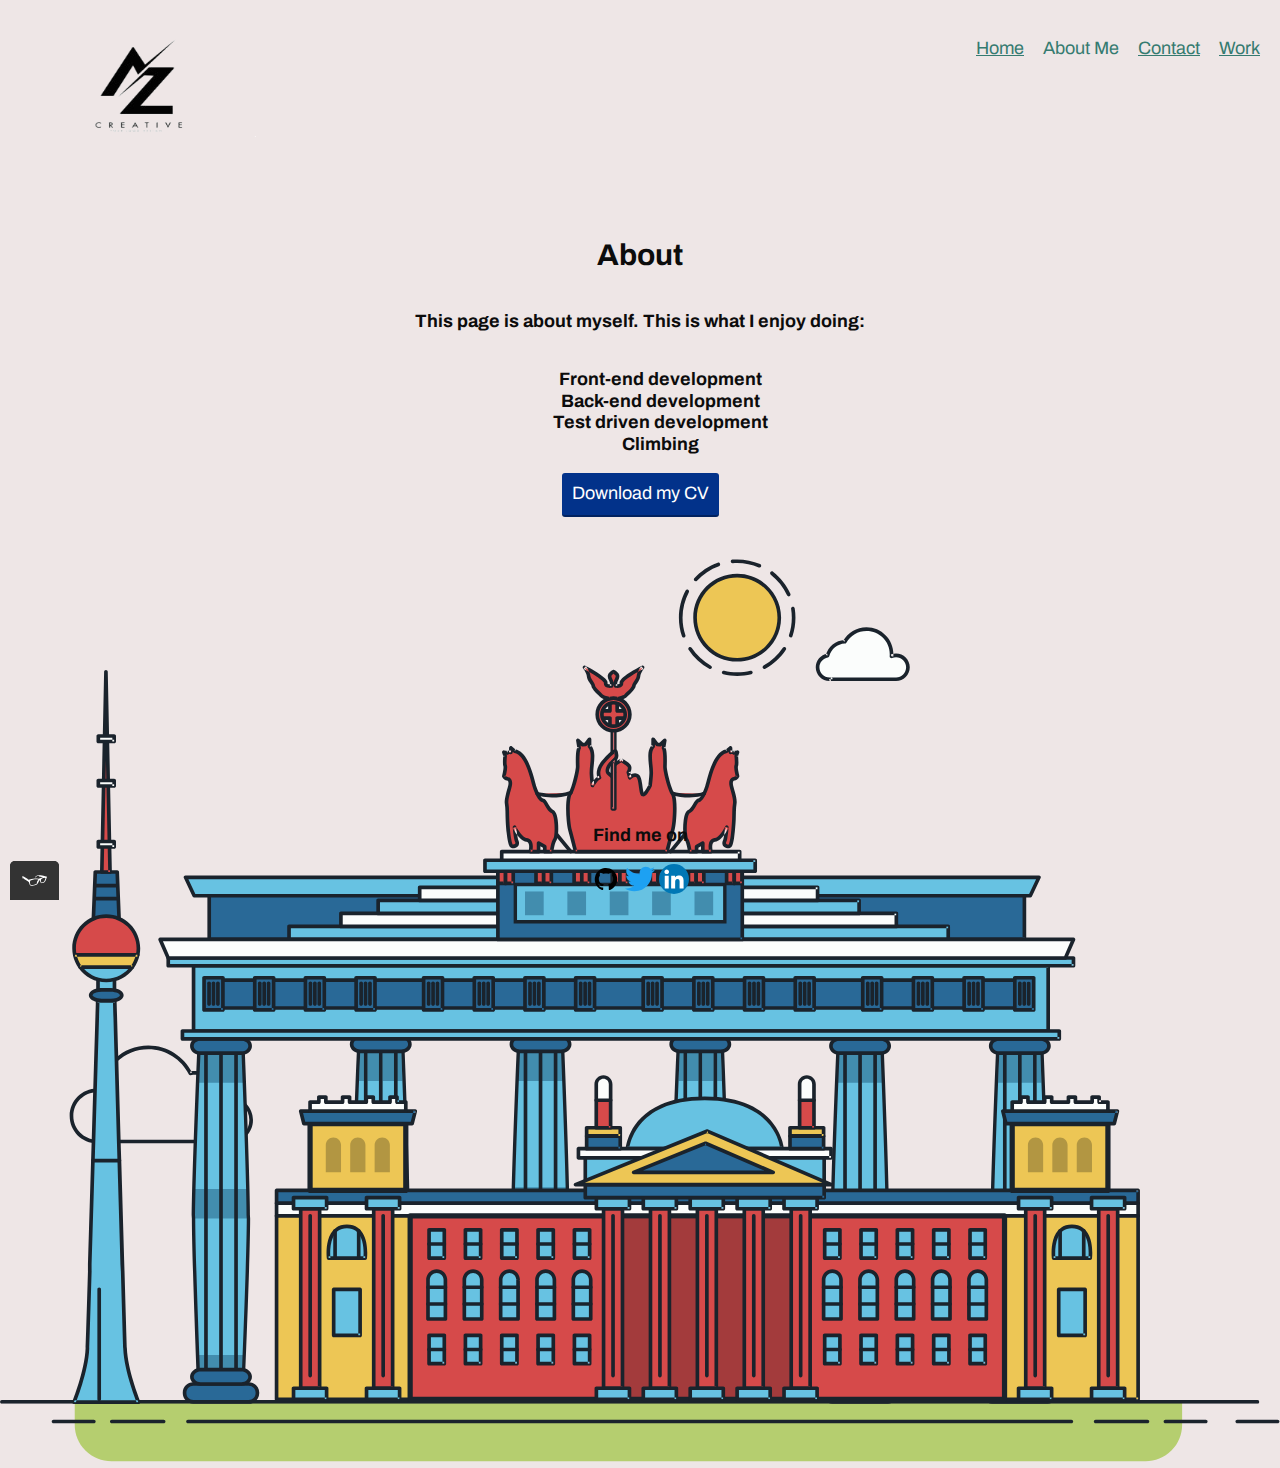
==== about Aziz Lyazami.html @ 54aa8a40 "File name changed" ====
<!DOCTYPE html>
<html lang="en">
<head>
    <meta charset="utf-8">
    <link rel="shortcut icon" href="img/favicon-16x16.png">
    <title>
        AZ-creative
    </title>
    <link href="https://fonts.googleapis.com/css2?family=Archivo:wght@100&display=swap" rel="stylesheet">
    <link rel="stylesheet" type="text/css" href="css/normalize.css">
    <link rel="stylesheet" type="text/css" href="css/style.production.css">
    <meta name="viewport" content="width=device-width, initial-scale=1">
</head>
<body>
    <header class="page-header">        
        <a class="my-logo" href="index.html" role="menuitem" class="navigation-list page-header__item">
            <img src="img/main-logo.png" alt="ASF logo" height="75%" width="75%" class="page-header__item">
        </a>
        <nav class="main-navigation page-header__item">
            <ul role="menubar" class="navigation-list">
                <li role="presentation">
                    <a href="index.html" role="menuitem" class="navigation-list__item ">Home</a>
                </li>
                <li role="presentation">
                    <a href="about.html" role="menuitem" class="navigation-list__item navigation-list__item--active">About Me</a>
                </li>
                <li role="presentation">
                    <a href="contact.html" role="menuitem" class="navigation-list__item">Contact</a>
                </li>
                <li role="presentation"> 
                    <a href="work.html" role="menuitem" class="navigation-list__item">Work</a>
                </li>    
            </ul>
        </nav> 
    </header>
    <br>
   
    <main>
        <div class="about">

            <h1>About </h1>
    
                <p>This page is about myself. This is what I enjoy doing:</p>
            <ul class="my-list">
                <li>Front-end development</li>
                <li>Back-end development</li>
                <li>Test driven development</li>
                <li>Climbing</li>
            </ul>
                <a href="files/cv.pdf" class="button" target="_blank" download>Download my CV</a>
        </div>
        <br>
        <div class="svg-about">
            <svg id="about-picture" xmlns="http://www.w3.org/2000/svg" class="berlin-illustration" height="auto" viewBox="0 0 700 505" xmlns:xlink="http://www.w3.org/1999/xlink">
                <defs>
                    <polygon id="a" points=".06 231.917 .06 .929 688.717 .929 688.717 231.917"></polygon>
                </defs>
                <g fill="none" fill-rule="evenodd">
                  <g transform="translate(0 241)" class="cloud-front">
                  <path fill="#1A232C" d="M87.602,29 L87.602,28 C87.326,28.001 87.103,28.024 86.927,28.033 L86.979,29.031 L87.947,28.78 C85.741,20.282 78.041,14.002 68.852,14 C67.858,14 66.904,14.096 65.98,14.231 L66.125,15.22 L67.019,14.772 C62.626,6.015 53.567,0.001 43.102,0 C29.041,0.002 17.524,10.848 16.443,24.632 L17.44,24.71 L17.606,23.724 C16.803,23.589 15.969,23.5 15.102,23.5 C6.817,23.501 0.102,30.215 0.102,38.5 C0.102,46.785 6.817,53.499 15.102,53.5 L87.602,53.5 C94.644,53.499 100.351,47.792 100.352,40.75 C100.351,33.708 94.644,28.001 87.602,28 L87.602,30 C90.573,30 93.254,31.202 95.203,33.149 C97.15,35.097 98.351,37.778 98.352,40.75 C98.351,43.722 97.15,46.403 95.203,48.351 C93.254,50.298 90.573,51.5 87.602,51.5 L15.102,51.5 C11.509,51.5 8.265,50.046 5.909,47.692 C3.555,45.337 2.102,42.093 2.102,38.5 C2.102,34.907 3.555,31.663 5.909,29.308 C8.265,26.954 11.509,25.5 15.102,25.5 C15.831,25.5 16.553,25.575 17.273,25.697 C17.551,25.743 17.832,25.672 18.055,25.499 C18.277,25.325 18.414,25.07 18.436,24.789 C19.436,12.04 30.094,1.998 43.102,2 C52.786,1.999 61.163,7.564 65.231,15.669 C65.425,16.055 65.842,16.272 66.27,16.21 C67.132,16.084 67.988,16 68.852,16 C77.108,15.998 84.027,21.647 86.011,29.283 C86.13,29.741 86.557,30.054 87.031,30.03 C87.27,30.017 87.457,29.999 87.602,30 L87.602,29" transform="translate(38 36)"></path>
                    </g>
                    <path fill="#B5CE6F" d="M646.484,484.382 C646.484,489.501 644.531,494.62 640.627,498.525 C636.722,502.43 631.603,504.382 626.484,504.382 L60.873,504.382 C55.754,504.382 50.636,502.43 46.731,498.525 C42.826,494.62 40.873,489.501 40.873,484.382 L40.873,471.917 L646.484,471.917 L646.484,484.382"></path>
                    <polyline fill="#67C2E2" points="334.824 185.029 101.449 185.029 106.209 195.08 563.438 195.08 568.2 185.029 334.824 185.029"></polyline>
                    <path fill="#1A232C" d="M334.824,185.029 L334.824,184.029 L101.449,184.029 C101.104,184.029 100.788,184.203 100.604,184.494 C100.42,184.785 100.398,185.146 100.545,185.457 L105.306,195.508 C105.471,195.856 105.824,196.079 106.209,196.079 L563.438,196.079 C563.824,196.079 564.177,195.856 564.342,195.508 L569.104,185.457 C569.251,185.146 569.229,184.785 569.045,184.494 C568.861,184.203 568.544,184.029 568.2,184.029 L334.824,184.029 L334.824,186.029 L566.62,186.029 L562.806,194.08 L106.842,194.08 L103.029,186.029 L334.824,186.029 L334.824,185.029"></path>
                    <polygon fill="#296997" points="114.416 218.974 560.222 218.974 560.222 195.08 114.416 195.08"></polygon>
                    <path fill="#1A232C" d="M560.222,218.974 L560.222,217.974 L115.416,217.974 L115.416,196.079 L559.222,196.079 L559.222,218.974 L560.222,218.974 L560.222,217.974 L560.222,218.974 L561.222,218.974 L561.222,195.08 C561.222,194.816 561.115,194.559 560.929,194.372 C560.742,194.186 560.485,194.08 560.222,194.08 L114.416,194.08 C114.152,194.08 113.895,194.186 113.708,194.372 C113.522,194.559 113.416,194.816 113.416,195.08 L113.416,218.974 C113.416,219.237 113.522,219.495 113.708,219.681 C113.895,219.867 114.152,219.974 114.416,219.974 L560.222,219.974 C560.485,219.974 560.742,219.867 560.929,219.681 C561.115,219.495 561.222,219.237 561.222,218.974 L560.222,218.974"></path>
                    <polygon fill="#67C2E2" points="105.85 269.08 573.225 269.08 573.225 233.398 105.85 233.398"></polygon>
                    <path fill="#1A232C" d="M573.225,233.398 L573.225,232.398 L105.85,232.398 C105.587,232.398 105.329,232.505 105.143,232.691 C104.957,232.877 104.85,233.134 104.85,233.398 L104.85,269.08 C104.85,269.344 104.957,269.601 105.143,269.788 C105.329,269.974 105.587,270.08 105.85,270.08 L573.225,270.08 C573.488,270.08 573.745,269.974 573.932,269.788 C574.118,269.601 574.225,269.344 574.225,269.08 L574.225,233.398 C574.225,233.134 574.118,232.877 573.932,232.691 C573.745,232.505 573.488,232.398 573.225,232.398 L573.225,233.398 L572.225,233.398 L572.225,268.08 L106.85,268.08 L106.85,234.398 L573.225,234.398 L573.225,233.398 L572.225,233.398 L573.225,233.398"></path>
                    <polygon fill="#296997" points="116.751 256.508 562.557 256.508 562.557 241.243 116.751 241.243"></polygon>
                    <path fill="#1A232C" d="M562.557,256.508 L562.557,255.508 L117.75,255.508 L117.75,242.243 L561.557,242.243 L561.557,256.508 L562.557,256.508 L562.557,255.508 L562.557,256.508 L563.557,256.508 L563.557,241.243 C563.557,240.979 563.45,240.722 563.264,240.535 C563.078,240.349 562.82,240.243 562.557,240.243 L116.75,240.243 C116.487,240.243 116.23,240.349 116.043,240.535 C115.857,240.722 115.751,240.979 115.751,241.243 L115.751,256.508 C115.751,256.771 115.857,257.029 116.043,257.215 C116.23,257.401 116.487,257.508 116.751,257.508 L562.557,257.508 C562.82,257.508 563.077,257.401 563.264,257.215 C563.45,257.029 563.557,256.771 563.557,256.508 L562.557,256.508"></path>
                    <polygon fill="#67C2E2" points="158.07 218.974 518.563 218.974 518.563 211.858 158.07 211.858"></polygon>
                    <path fill="#1A232C" d="M518.563,211.858 L518.563,210.858 L158.07,210.858 C157.807,210.858 157.549,210.964 157.363,211.151 C157.177,211.337 157.07,211.594 157.07,211.858 L157.07,218.974 C157.07,219.237 157.177,219.495 157.363,219.681 C157.549,219.867 157.807,219.974 158.07,219.974 L518.563,219.974 C518.826,219.974 519.083,219.867 519.27,219.681 C519.456,219.495 519.562,219.237 519.562,218.974 L519.562,211.858 C519.562,211.594 519.456,211.337 519.27,211.151 C519.083,210.964 518.826,210.858 518.563,210.858 L518.563,211.858 L517.563,211.858 L517.563,217.974 L159.07,217.974 L159.07,212.858 L518.563,212.858 L518.563,211.858 L517.563,211.858 L518.563,211.858"></path>
                    <polygon fill="#FBFDFC" points="186.438 211.858 490.194 211.858 490.194 204.741 186.438 204.741"></polygon>
                    <path fill="#1A232C" d="M490.194,204.741 L490.194,203.741 L186.438,203.741 C186.175,203.741 185.917,203.848 185.731,204.034 C185.545,204.221 185.438,204.478 185.438,204.741 L185.438,211.858 C185.438,212.121 185.545,212.379 185.731,212.565 C185.917,212.751 186.175,212.858 186.438,212.858 L490.194,212.858 C490.458,212.858 490.715,212.751 490.902,212.565 C491.088,212.379 491.194,212.121 491.194,211.858 L491.194,204.741 C491.194,204.478 491.088,204.221 490.902,204.034 C490.715,203.848 490.458,203.741 490.194,203.741 L490.194,204.741 L489.194,204.741 L489.194,210.858 L187.438,210.858 L187.438,205.741 L490.194,205.741 L490.194,204.741 L489.194,204.741 L490.194,204.741"></path>
                    <polygon fill="#67C2E2" points="206.805 204.741 469.828 204.741 469.828 197.624 206.805 197.624"></polygon>
                    <path fill="#1A232C" d="M469.828,197.624 L469.828,196.624 L206.805,196.624 C206.541,196.624 206.284,196.731 206.098,196.917 C205.911,197.103 205.805,197.361 205.805,197.624 L205.805,204.741 C205.805,205.005 205.911,205.262 206.098,205.449 C206.284,205.635 206.541,205.741 206.805,205.741 L469.828,205.741 C470.091,205.741 470.349,205.635 470.535,205.449 C470.722,205.262 470.828,205.005 470.828,204.741 L470.828,197.624 C470.828,197.361 470.722,197.103 470.535,196.917 C470.349,196.731 470.091,196.624 469.828,196.624 L469.828,197.624 L468.828,197.624 L468.828,203.741 L207.805,203.741 L207.805,198.624 L469.828,198.624 L469.828,197.624 L468.828,197.624 L469.828,197.624"></path>
                    <polygon fill="#FBFDFC" points="229.521 197.624 447.111 197.624 447.111 190.509 229.521 190.509"></polygon>
                    <path fill="#1A232C" d="M447.111,190.509 L447.111,189.509 L229.521,189.509 C229.258,189.509 229,189.616 228.814,189.802 C228.628,189.988 228.521,190.246 228.521,190.509 L228.521,197.624 C228.521,197.888 228.628,198.145 228.814,198.332 C229,198.518 229.258,198.624 229.521,198.624 L447.111,198.624 C447.375,198.624 447.632,198.518 447.818,198.332 C448.005,198.145 448.111,197.888 448.111,197.624 L448.111,190.509 C448.111,190.246 448.005,189.988 447.818,189.802 C447.632,189.616 447.375,189.509 447.111,189.509 L447.111,190.509 L446.111,190.509 L446.111,196.624 L230.521,196.624 L230.521,191.509 L447.111,191.509 L447.111,190.509 L446.111,190.509 L447.111,190.509"></path>
                    <path fill="#67C2E2" d="M135.607,355.447 C135.163,337.766 134.264,313.326 133.648,297.387 C133.274,287.721 133.004,281.18 133.004,281.18 L108.722,281.18 C108.722,281.18 108.452,287.721 108.079,297.387 C107.462,313.326 106.563,337.766 106.119,355.447 C105.953,362.059 105.85,367.732 105.85,371.653 L105.85,371.654 C105.85,386.117 107.243,424.332 108.089,446.189 C108.457,455.706 108.722,462.126 108.722,462.126 L133.004,462.126 C133.004,462.126 133.269,455.706 133.637,446.189 C134.482,424.332 135.876,386.117 135.876,371.654 L135.876,371.653 C135.876,367.732 135.773,362.059 135.607,355.447"></path>
                    <path fill="#428DAE" d="M133.648 297.387L108.079 297.387C108.452 287.721 108.722 281.18 108.722 281.18L133.004 281.18C133.004 281.18 133.274 287.721 133.648 297.387M135.876 371.654L105.85 371.654 105.85 371.653C105.85 367.732 105.953 362.059 106.119 355.447L135.607 355.447C135.773 362.059 135.876 367.732 135.876 371.653L135.876 371.654M133.004 462.126L108.722 462.126C108.722 462.126 108.457 455.706 108.089 446.189L133.637 446.189C133.269 455.706 133.004 462.126 133.004 462.126"></path>
                    <path fill="#1A232C" d="M109.612,461.199 L132.114,461.199 C132.447,453.007 134.949,390.886 134.949,371.653 C134.949,352.42 132.447,290.299 132.114,282.108 L109.612,282.108 C109.279,290.299 106.778,352.42 106.778,371.653 C106.778,390.886 109.279,453.007 109.612,461.199 Z M133.895,463.054 L107.832,463.054 L107.794,462.164 C107.766,461.466 104.922,392.193 104.922,371.653 C104.922,351.114 107.766,281.839 107.794,281.142 L107.832,280.252 L133.895,280.252 L133.931,281.142 C133.96,281.839 136.804,351.114 136.804,371.653 C136.804,392.193 133.96,461.466 133.931,462.164 L133.895,463.054 L133.895,463.054 Z"></path>
                    <path fill="#1A232C" d="M111.638 281.18L111.638 462.126C111.638 462.679 112.086 463.126 112.638 463.126 113.19 463.126 113.638 462.679 113.638 462.126L113.638 281.18C113.638 280.628 113.19 280.18 112.638 280.18 112.086 280.18 111.638 280.628 111.638 281.18M119.863 281.18L119.863 462.126C119.863 462.679 120.311 463.126 120.863 463.126 121.416 463.126 121.863 462.679 121.863 462.126L121.863 281.18C121.863 280.628 121.416 280.18 120.863 280.18 120.311 280.18 119.863 280.628 119.863 281.18M128.088 281.18L128.088 462.126C128.088 462.679 128.536 463.126 129.088 463.126 129.64 463.126 130.088 462.679 130.088 462.126L130.088 281.18C130.088 280.628 129.64 280.18 129.088 280.18 128.536 280.18 128.088 280.628 128.088 281.18"></path>
                    <path fill="#296997" d="M136.79,277.265 C136.79,279.418 134.675,281.18 132.09,281.18 L109.636,281.18 C107.051,281.18 104.936,279.418 104.936,277.265 C104.936,275.111 107.051,273.349 109.636,273.349 L132.09,273.349 C134.675,273.349 136.79,275.111 136.79,277.265"></path>
                    <path fill="#1A232C" d="M136.79,277.265 L135.79,277.265 C135.789,278.005 135.433,278.704 134.769,279.262 C134.109,279.814 133.155,280.181 132.09,280.18 L109.636,280.18 C108.571,280.181 107.617,279.814 106.956,279.262 C106.293,278.704 105.936,278.005 105.936,277.265 C105.936,276.524 106.293,275.825 106.957,275.267 C107.617,274.715 108.571,274.348 109.636,274.349 L132.09,274.349 C133.155,274.348 134.109,274.716 134.769,275.267 C135.433,275.825 135.789,276.524 135.79,277.265 L137.79,277.265 C137.791,275.851 137.09,274.593 136.049,273.731 C135.006,272.863 133.61,272.35 132.09,272.349 L109.636,272.349 C108.116,272.35 106.72,272.863 105.676,273.731 C104.636,274.593 103.935,275.851 103.936,277.265 C103.935,278.678 104.636,279.937 105.677,280.798 C106.72,281.666 108.116,282.179 109.636,282.18 L132.09,282.18 C133.61,282.179 135.006,281.666 136.049,280.798 C137.09,279.937 137.791,278.678 137.79,277.265 L136.79,277.265"></path>
                    <path fill="#296997" d="M140.775,467.217 C140.775,469.803 138.661,471.917 136.076,471.917 L105.65,471.917 C103.065,471.917 100.951,469.803 100.951,467.217 L100.951,466.825 C100.951,464.241 103.065,462.126 105.65,462.126 L136.076,462.126 C138.661,462.126 140.775,464.241 140.775,466.825 L140.775,467.217"></path>
                    <path fill="#1A232C" d="M140.775,467.217 L139.775,467.217 C139.775,468.235 139.361,469.155 138.688,469.83 C138.013,470.503 137.093,470.917 136.076,470.917 L105.65,470.917 C104.633,470.917 103.713,470.504 103.038,469.83 C102.365,469.155 101.951,468.235 101.951,467.217 L101.951,466.825 C101.951,465.808 102.365,464.889 103.038,464.214 C103.713,463.54 104.633,463.127 105.65,463.126 L136.076,463.126 C137.093,463.127 138.013,463.54 138.688,464.214 C139.362,464.889 139.775,465.808 139.775,466.825 L139.775,467.217 L141.775,467.217 L141.775,466.825 C141.772,463.684 139.217,461.13 136.076,461.126 L105.65,461.126 C102.509,461.13 99.955,463.684 99.951,466.825 L99.951,467.217 C99.954,470.36 102.509,472.914 105.65,472.917 L136.076,472.917 C139.217,472.914 141.772,470.36 141.775,467.217 L140.775,467.217"></path>
                    <path fill="#296997" d="M136.79,458.208 C136.79,460.363 134.675,462.126 132.09,462.126 L109.636,462.126 C107.051,462.126 104.936,460.363 104.936,458.208 C104.936,456.057 107.051,454.292 109.636,454.292 L132.09,454.292 C134.675,454.292 136.79,456.057 136.79,458.208"></path>
                    <path fill="#1A232C" d="M136.79,458.208 L135.79,458.208 C135.789,458.949 135.432,459.649 134.769,460.207 C134.108,460.76 133.154,461.128 132.09,461.126 L109.636,461.126 C108.572,461.128 107.617,460.76 106.957,460.207 C106.293,459.649 105.936,458.949 105.936,458.208 C105.936,457.47 106.293,456.77 106.957,456.212 C107.617,455.659 108.572,455.291 109.636,455.292 L132.09,455.292 C133.154,455.291 134.108,455.659 134.769,456.212 C135.433,456.77 135.789,457.47 135.79,458.208 L137.79,458.208 C137.791,456.796 137.09,455.538 136.05,454.675 C135.006,453.808 133.61,453.294 132.09,453.292 L109.636,453.292 C108.115,453.294 106.719,453.808 105.676,454.675 C104.636,455.538 103.935,456.796 103.936,458.208 C103.935,459.622 104.636,460.881 105.676,461.743 C106.72,462.611 108.116,463.125 109.636,463.126 L132.09,463.126 C133.61,463.125 135.006,462.611 136.05,461.743 C137.09,460.881 137.791,459.622 137.79,458.208 L136.79,458.208"></path>
                    <path fill="#67C2E2" d="M572.471,355.447 C572.025,337.766 571.126,313.326 570.51,297.387 C570.137,287.721 569.867,281.18 569.867,281.18 L545.585,281.18 C545.585,281.18 545.315,287.721 544.942,297.387 C544.326,313.326 543.427,337.766 542.981,355.447 C542.815,362.059 542.713,367.732 542.713,371.653 L542.713,371.654 C542.713,386.117 544.107,424.332 544.952,446.189 C545.32,455.706 545.585,462.126 545.585,462.126 L569.867,462.126 C569.867,462.126 570.132,455.706 570.499,446.189 C571.346,424.332 572.739,386.117 572.739,371.654 L572.739,371.653 C572.739,367.732 572.637,362.059 572.471,355.447"></path>
                    <path fill="#428DAE" d="M569.582 297.387L566.951 297.387 566.951 282.108 568.977 282.108C569.063 284.206 569.29 289.841 569.582 297.387M564.951 297.387L545.871 297.387C546.162 289.841 546.39 284.206 546.476 282.108L564.951 282.108 564.951 297.387M571.8 369.187L566.951 369.187 566.951 356.265 571.562 356.265C571.685 361.272 571.771 365.701 571.8 369.187M564.951 369.187L543.653 369.187C543.684 365.512 543.777 360.79 543.912 355.447L553.551 355.447 553.551 356.265 564.951 356.265 564.951 369.187"></path>
                    <path fill="#1A232C" d="M546.476,461.199 L568.977,461.199 C569.31,453.007 571.812,390.886 571.812,371.653 C571.812,352.42 569.31,290.299 568.977,282.108 L546.476,282.108 C546.142,290.299 543.642,352.42 543.642,371.653 C543.642,390.886 546.142,453.007 546.476,461.199 M570.758,463.054 L544.694,463.054 L544.658,462.164 C544.629,461.466 541.785,392.193 541.785,371.653 C541.785,351.114 544.629,281.839 544.658,281.142 L544.694,280.252 L570.758,280.252 L570.795,281.142 C570.823,281.839 573.667,351.114 573.667,371.653 C573.667,392.193 570.823,461.466 570.795,462.164 L570.758,463.054"></path>
                    <path fill="#1A232C" d="M548.501 281.18L548.501 462.126C548.501 462.679 548.949 463.126 549.501 463.126 550.053 463.126 550.501 462.679 550.501 462.126L550.501 281.18C550.501 280.628 550.053 280.18 549.501 280.18 548.949 280.18 548.501 280.628 548.501 281.18M556.727 281.18L556.727 462.126C556.727 462.679 557.174 463.126 557.727 463.126 558.279 463.126 558.727 462.679 558.727 462.126L558.727 281.18C558.727 280.628 558.279 280.18 557.727 280.18 557.174 280.18 556.727 280.628 556.727 281.18M564.951 281.18L564.951 462.126C564.951 462.679 565.399 463.126 565.951 463.126 566.503 463.126 566.951 462.679 566.951 462.126L566.951 281.18C566.951 280.628 566.503 280.18 565.951 280.18 565.399 280.18 564.951 280.628 564.951 281.18"></path>
                    <path fill="#296997" d="M573.653,277.265 C573.653,279.418 571.537,281.18 568.953,281.18 L546.499,281.18 C543.915,281.18 541.799,279.418 541.799,277.265 C541.799,275.111 543.915,273.349 546.499,273.349 L568.953,273.349 C571.537,273.349 573.653,275.111 573.653,277.265"></path>
                    <path fill="#1A232C" d="M573.653,277.265 L572.653,277.265 C572.653,278.005 572.296,278.704 571.632,279.262 C570.972,279.814 570.017,280.181 568.953,280.18 L546.499,280.18 C545.435,280.181 544.48,279.814 543.82,279.262 C543.156,278.704 542.8,278.005 542.799,277.265 C542.8,276.525 543.156,275.825 543.82,275.267 C544.481,274.715 545.435,274.348 546.499,274.349 L568.953,274.349 C570.017,274.348 570.972,274.715 571.632,275.267 C572.296,275.825 572.653,276.525 572.653,277.265 L574.653,277.265 C574.654,275.851 573.953,274.593 572.912,273.731 C571.869,272.863 570.473,272.35 568.953,272.349 L546.499,272.349 C544.979,272.35 543.583,272.863 542.54,273.731 C541.499,274.593 540.798,275.851 540.799,277.265 C540.798,278.679 541.499,279.937 542.54,280.798 C543.583,281.666 544.979,282.179 546.499,282.18 L568.953,282.18 C570.473,282.179 571.869,281.666 572.912,280.798 C573.953,279.937 574.654,278.679 574.653,277.265 L573.653,277.265"></path>
                    <path fill="#296997" d="M577.639,467.217 C577.639,469.803 575.524,471.917 572.938,471.917 L542.514,471.917 C539.929,471.917 537.813,469.803 537.813,467.217 L537.813,466.825 C537.813,464.241 539.929,462.126 542.514,462.126 L572.938,462.126 C575.524,462.126 577.639,464.241 577.639,466.825 L577.639,467.217"></path>
                    <path fill="#1A232C" d="M577.639,467.217 L576.639,467.217 C576.638,468.235 576.225,469.155 575.551,469.83 C574.876,470.503 573.956,470.917 572.938,470.917 L542.514,470.917 C541.497,470.917 540.576,470.503 539.901,469.83 C539.227,469.155 538.814,468.234 538.813,467.217 L538.813,466.825 C538.814,465.808 539.227,464.889 539.901,464.214 C540.576,463.54 541.497,463.127 542.514,463.126 L572.938,463.126 C573.956,463.127 574.876,463.54 575.551,464.214 C576.225,464.888 576.638,465.808 576.639,466.825 L576.639,467.217 L578.639,467.217 L578.639,466.825 C578.635,463.684 576.081,461.13 572.938,461.126 L542.514,461.126 C539.372,461.13 536.817,463.684 536.813,466.825 L536.813,467.217 C536.817,470.36 539.372,472.914 542.514,472.917 L572.938,472.917 C576.081,472.914 578.635,470.359 578.639,467.217 L577.639,467.217"></path>
                    <path fill="#296997" d="M573.653,458.208 C573.653,460.363 571.537,462.126 568.953,462.126 L546.499,462.126 C543.915,462.126 541.799,460.363 541.799,458.208 C541.799,456.057 543.915,454.292 546.499,454.292 L568.953,454.292 C571.537,454.292 573.653,456.057 573.653,458.208"></path>
                    <path fill="#1A232C" d="M573.653,458.208 L572.653,458.208 C572.653,458.949 572.296,459.649 571.632,460.207 C570.971,460.76 570.017,461.128 568.953,461.126 L546.499,461.126 C545.435,461.128 544.481,460.76 543.82,460.207 C543.157,459.649 542.799,458.949 542.799,458.208 C542.799,457.47 543.156,456.77 543.82,456.212 C544.481,455.659 545.435,455.291 546.499,455.292 L568.953,455.292 C570.017,455.291 570.971,455.659 571.632,456.212 C572.296,456.77 572.653,457.47 572.653,458.208 L574.653,458.208 C574.654,456.796 573.953,455.538 572.912,454.675 C571.869,453.808 570.473,453.294 568.953,453.292 L546.499,453.292 C544.979,453.294 543.583,453.808 542.54,454.675 C541.499,455.538 540.798,456.796 540.799,458.208 C540.798,459.622 541.499,460.881 542.54,461.743 C543.583,462.611 544.979,463.125 546.499,463.126 L568.953,463.126 C570.473,463.125 571.869,462.611 572.912,461.743 C573.953,460.881 574.654,459.622 574.653,458.208 L573.653,458.208"></path>
                    <path fill="#67C2E2" d="M485.098,355.447 C484.654,337.766 483.753,313.326 483.137,297.387 C482.764,287.721 482.494,281.18 482.494,281.18 L458.213,281.18 C458.213,281.18 457.942,287.721 457.569,297.387 C456.953,313.326 456.055,337.766 455.608,355.447 C455.443,362.059 455.34,367.732 455.34,371.653 L455.34,371.654 C455.34,386.117 456.733,424.332 457.58,446.189 C457.948,455.706 458.213,462.126 458.213,462.126 L482.494,462.126 C482.494,462.126 482.759,455.706 483.126,446.189 C483.973,424.332 485.366,386.117 485.366,371.654 L485.366,371.653 C485.366,367.732 485.265,362.059 485.098,355.447"></path>
                    <path fill="#428DAE" d="M483.137 297.387L457.569 297.387C457.942 287.721 458.213 281.18 458.213 281.18L482.494 281.18C482.494 281.18 482.764 287.721 483.137 297.387M485.355 369.187L455.351 369.187C455.382 365.502 455.475 360.78 455.608 355.447L485.098 355.447C485.232 360.78 485.325 365.502 485.355 369.187"></path>
                    <path fill="#1A232C" d="M459.103,461.199 L481.605,461.199 C481.938,453.007 484.439,390.886 484.439,371.653 C484.439,352.42 481.938,290.299 481.605,282.108 L459.103,282.108 C458.769,290.299 456.268,352.42 456.268,371.653 C456.268,390.886 458.769,453.007 459.103,461.199 Z M483.386,463.054 L457.321,463.054 L457.285,462.164 C457.256,461.466 454.412,392.193 454.412,371.653 C454.412,351.114 457.256,281.839 457.285,281.142 L457.321,280.252 L483.386,280.252 L483.422,281.142 C483.45,281.839 486.294,351.114 486.294,371.653 C486.294,392.193 483.45,461.466 483.422,462.164 L483.386,463.054 L483.386,463.054 Z"></path>
                    <path fill="#1A232C" d="M461.128 281.18L461.128 462.126C461.128 462.679 461.576 463.126 462.128 463.126 462.68 463.126 463.128 462.679 463.128 462.126L463.128 281.18C463.128 280.628 462.68 280.18 462.128 280.18 461.576 280.18 461.128 280.628 461.128 281.18M469.354 281.18L469.354 462.126C469.354 462.679 469.801 463.126 470.354 463.126 470.906 463.126 471.354 462.679 471.354 462.126L471.354 281.18C471.354 280.628 470.906 280.18 470.354 280.18 469.801 280.18 469.354 280.628 469.354 281.18M477.578 281.18L477.578 462.126C477.578 462.679 478.026 463.126 478.578 463.126 479.13 463.126 479.578 462.679 479.578 462.126L479.578 281.18C479.578 280.628 479.13 280.18 478.578 280.18 478.026 280.18 477.578 280.628 477.578 281.18"></path>
                    <path fill="#296997" d="M486.281,277.265 C486.281,279.418 484.164,281.18 481.58,281.18 L459.126,281.18 C456.542,281.18 454.426,279.418 454.426,277.265 C454.426,275.111 456.542,273.349 459.126,273.349 L481.58,273.349 C484.164,273.349 486.281,275.111 486.281,277.265"></path>
                    <path fill="#1A232C" d="M486.281,277.265 L485.281,277.265 C485.281,278.005 484.924,278.704 484.26,279.262 C483.599,279.814 482.644,280.181 481.58,280.18 L459.126,280.18 C458.062,280.181 457.107,279.814 456.447,279.262 C455.783,278.704 455.427,278.005 455.426,277.265 C455.427,276.525 455.783,275.825 456.447,275.267 C457.108,274.715 458.062,274.348 459.126,274.349 L481.58,274.349 C482.644,274.348 483.599,274.716 484.26,275.268 C484.924,275.825 485.281,276.525 485.281,277.265 L487.281,277.265 C487.282,275.851 486.58,274.593 485.54,273.731 C484.496,272.863 483.1,272.35 481.58,272.349 L459.126,272.349 C457.606,272.35 456.21,272.863 455.167,273.731 C454.126,274.593 453.425,275.851 453.426,277.265 C453.425,278.679 454.126,279.937 455.167,280.798 C456.21,281.666 457.606,282.179 459.126,282.18 L481.58,282.18 C483.1,282.179 484.496,281.666 485.54,280.799 C486.58,279.937 487.282,278.679 487.281,277.265 L486.281,277.265"></path>
                    <path fill="#296997" d="M490.266,467.217 C490.266,469.803 488.151,471.917 485.565,471.917 L455.141,471.917 C452.556,471.917 450.44,469.803 450.44,467.217 L450.44,466.825 C450.44,464.241 452.556,462.126 455.141,462.126 L485.565,462.126 C488.151,462.126 490.266,464.241 490.266,466.825 L490.266,467.217"></path>
                    <path fill="#1A232C" d="M490.266,467.217 L489.266,467.217 C489.265,468.235 488.852,469.155 488.178,469.83 C487.503,470.503 486.583,470.917 485.565,470.917 L455.141,470.917 C454.124,470.917 453.203,470.503 452.528,469.83 C451.854,469.155 451.441,468.234 451.44,467.217 L451.44,466.825 C451.441,465.808 451.854,464.889 452.528,464.214 C453.203,463.54 454.124,463.127 455.141,463.126 L485.565,463.126 C486.583,463.127 487.503,463.54 488.178,464.214 C488.852,464.888 489.265,465.808 489.266,466.825 L489.266,467.217 L491.266,467.217 L491.266,466.825 C491.262,463.684 488.708,461.13 485.565,461.126 L455.141,461.126 C451.999,461.13 449.444,463.684 449.44,466.825 L449.44,467.217 C449.444,470.36 451.999,472.914 455.141,472.917 L485.565,472.917 C488.708,472.914 491.262,470.359 491.266,467.217 L490.266,467.217"></path>
                    <path fill="#296997" d="M486.281,458.208 C486.281,460.363 484.164,462.126 481.58,462.126 L459.126,462.126 C456.542,462.126 454.426,460.363 454.426,458.208 C454.426,456.057 456.542,454.292 459.126,454.292 L481.58,454.292 C484.164,454.292 486.281,456.057 486.281,458.208"></path>
                    <path fill="#1A232C" d="M486.281,458.208 L485.281,458.208 C485.281,458.949 484.923,459.649 484.26,460.207 C483.599,460.76 482.644,461.128 481.58,461.126 L459.126,461.126 C458.062,461.128 457.108,460.76 456.447,460.207 C455.784,459.649 455.427,458.949 455.426,458.208 C455.426,457.47 455.783,456.77 456.447,456.212 C457.108,455.659 458.062,455.291 459.126,455.292 L481.58,455.292 C482.644,455.291 483.598,455.659 484.26,456.212 C484.924,456.77 485.281,457.47 485.281,458.208 L487.281,458.208 C487.282,456.795 486.58,455.538 485.54,454.675 C484.496,453.808 483.1,453.294 481.58,453.292 L459.126,453.292 C457.606,453.294 456.21,453.808 455.167,454.675 C454.126,455.538 453.425,456.796 453.426,458.208 C453.425,459.622 454.126,460.881 455.167,461.743 C456.21,462.611 457.606,463.125 459.126,463.126 L481.58,463.126 C483.1,463.125 484.496,462.611 485.54,461.743 C486.581,460.881 487.282,459.622 487.281,458.208 L486.281,458.208"></path>
                    <path fill="#67C2E2" d="M397.726,354.466 C397.28,336.787 396.381,312.346 395.765,296.407 C395.392,286.742 395.122,280.2 395.122,280.2 L370.84,280.2 C370.84,280.2 370.57,286.742 370.197,296.407 C369.581,312.346 368.682,336.787 368.236,354.466 C368.07,361.078 367.968,366.751 367.968,370.672 L367.968,370.673 C367.968,385.136 369.361,423.352 370.207,445.208 C370.575,454.726 370.84,461.146 370.84,461.146 L395.122,461.146 C395.122,461.146 395.386,454.726 395.754,445.208 C396.601,423.352 397.994,385.136 397.994,370.673 L397.994,370.672 C397.994,366.751 397.892,361.078 397.726,354.466"></path>
                    <path fill="#428DAE" d="M394.837 296.407L392.206 296.407 392.206 281.127 394.233 281.127C394.318 283.225 394.545 288.861 394.837 296.407L394.837 296.407zM383.981 296.407L390.206 296.407 390.206 281.127 383.981 281.127 383.981 296.407zM375.756 296.407L381.98 296.407 381.98 281.127 375.756 281.127 375.756 296.407zM373.756 296.407L371.126 296.407C371.417 288.861 371.645 283.225 371.73 281.127L373.756 281.127 373.756 296.407 373.756 296.407zM397.062 369.187L392.206 369.187 392.206 354.466 396.796 354.466C396.943 360.298 397.041 365.389 397.062 369.187L397.062 369.187zM383.981 369.187L390.206 369.187 390.206 354.466 383.981 354.466 383.981 369.187zM375.756 369.187L381.98 369.187 381.98 354.466 375.756 354.466 375.756 369.187zM373.756 369.187L368.9 369.187C368.921 365.389 369.019 360.298 369.166 354.466L373.756 354.466 373.756 369.187 373.756 369.187z"></path>
                    <path fill="#1A232C" d="M371.73,460.218 L394.233,460.218 C394.565,452.027 397.066,389.906 397.066,370.672 C397.066,351.44 394.565,289.319 394.233,281.127 L371.73,281.127 C371.397,289.319 368.895,351.44 368.895,370.672 C368.895,389.906 371.397,452.027 371.73,460.218 M396.013,462.074 L369.949,462.074 L369.912,461.184 C369.884,460.486 367.04,391.212 367.04,370.672 C367.04,350.133 369.884,280.859 369.912,280.162 L369.949,279.272 L396.013,279.272 L396.05,280.162 C396.078,280.859 398.922,350.133 398.922,370.672 C398.922,391.212 396.078,460.486 396.05,461.184 L396.013,462.074"></path>
                    <path fill="#1A232C" d="M373.756 280.2L373.756 461.146C373.756 461.698 374.203 462.146 374.756 462.146 375.308 462.146 375.756 461.698 375.756 461.146L375.756 280.2C375.756 279.647 375.308 279.2 374.756 279.2 374.203 279.2 373.756 279.647 373.756 280.2M381.98 280.2L381.98 461.146C381.98 461.698 382.428 462.146 382.98 462.146 383.533 462.146 383.981 461.698 383.981 461.146L383.981 280.2C383.981 279.647 383.533 279.2 382.98 279.2 382.428 279.2 381.98 279.647 381.98 280.2M390.206 280.2L390.206 461.146C390.206 461.698 390.654 462.146 391.206 462.146 391.758 462.146 392.206 461.698 392.206 461.146L392.206 280.2C392.206 279.647 391.758 279.2 391.206 279.2 390.654 279.2 390.206 279.647 390.206 280.2"></path>
                    <path fill="#296997" d="M398.908,276.285 C398.908,278.439 396.792,280.2 394.208,280.2 L371.754,280.2 C369.17,280.2 367.053,278.439 367.053,276.285 C367.053,274.13 369.17,272.369 371.754,272.369 L394.208,272.369 C396.792,272.369 398.908,274.13 398.908,276.285"></path>
                    <path fill="#1A232C" d="M398.908,276.285 L397.908,276.285 C397.907,277.025 397.551,277.724 396.887,278.281 C396.227,278.833 395.272,279.201 394.208,279.2 L371.754,279.2 C370.69,279.201 369.735,278.833 369.074,278.281 C368.41,277.724 368.053,277.025 368.053,276.285 C368.053,275.544 368.41,274.845 369.074,274.287 C369.735,273.735 370.69,273.367 371.754,273.369 L394.208,273.369 C395.272,273.367 396.227,273.735 396.887,274.287 C397.551,274.844 397.907,275.544 397.908,276.285 L399.908,276.285 C399.909,274.871 399.208,273.612 398.167,272.75 C397.124,271.883 395.728,271.37 394.208,271.369 L371.754,271.369 C370.234,271.37 368.838,271.883 367.794,272.75 C366.754,273.612 366.052,274.871 366.053,276.285 C366.052,277.699 366.754,278.957 367.795,279.818 C368.838,280.686 370.234,281.198 371.754,281.2 L394.208,281.2 C395.728,281.198 397.123,280.686 398.167,279.818 C399.208,278.957 399.909,277.698 399.908,276.285 L398.908,276.285"></path>
                    <path fill="#296997" d="M402.894,466.237 C402.894,468.823 400.779,470.937 398.193,470.937 L367.768,470.937 C365.183,470.937 363.068,468.823 363.068,466.237 L363.068,465.844 C363.068,463.26 365.183,461.146 367.768,461.146 L398.193,461.146 C400.779,461.146 402.894,463.26 402.894,465.844 L402.894,466.237"></path>
                    <path fill="#1A232C" d="M402.894,466.237 L401.894,466.237 C401.893,467.254 401.48,468.174 400.806,468.849 C400.131,469.523 399.211,469.937 398.193,469.937 L367.768,469.937 C366.751,469.937 365.831,469.523 365.156,468.849 C364.482,468.174 364.069,467.254 364.068,466.237 L364.068,465.844 C364.069,464.828 364.482,463.908 365.156,463.233 C365.831,462.56 366.751,462.146 367.768,462.146 L398.193,462.146 C399.211,462.146 400.131,462.56 400.806,463.233 C401.48,463.908 401.893,464.828 401.894,465.844 L401.894,466.237 L403.894,466.237 L403.894,465.844 C403.89,462.703 401.336,460.15 398.193,460.146 L367.768,460.146 C364.626,460.15 362.072,462.703 362.068,465.844 L362.068,466.237 C362.072,469.379 364.626,471.933 367.768,471.937 L398.193,471.937 C401.336,471.933 403.89,469.379 403.894,466.237 L402.894,466.237"></path>
                    <path fill="#296997" d="M398.908,457.228 C398.908,459.382 396.792,461.146 394.208,461.146 L371.754,461.146 C369.17,461.146 367.053,459.382 367.053,457.228 C367.053,455.077 369.17,453.312 371.754,453.312 L394.208,453.312 C396.792,453.312 398.908,455.077 398.908,457.228"></path>
                    <path fill="#1A232C" d="M398.908,457.228 L397.908,457.228 C397.908,457.968 397.55,458.669 396.887,459.226 C396.226,459.779 395.272,460.147 394.208,460.146 L371.754,460.146 C370.69,460.147 369.736,459.779 369.074,459.226 C368.411,458.668 368.053,457.968 368.053,457.228 C368.053,456.489 368.41,455.789 369.074,455.231 C369.736,454.679 370.69,454.311 371.754,454.312 L394.208,454.312 C395.272,454.311 396.226,454.679 396.887,455.231 C397.551,455.789 397.908,456.489 397.908,457.228 L399.908,457.228 C399.909,455.815 399.208,454.557 398.167,453.695 C397.124,452.827 395.728,452.313 394.208,452.312 L371.754,452.312 C370.234,452.313 368.838,452.827 367.794,453.695 C366.754,454.557 366.052,455.815 366.053,457.228 C366.052,458.642 366.753,459.901 367.794,460.763 C368.838,461.631 370.234,462.145 371.754,462.146 L394.208,462.146 C395.728,462.145 397.124,461.631 398.167,460.763 C399.208,459.9 399.909,458.642 399.908,457.228 L398.908,457.228"></path>
                    <path fill="#67C2E2" d="M310.353,354.466 C309.908,336.787 309.009,312.346 308.393,296.407 C308.019,286.742 307.75,280.2 307.75,280.2 L283.467,280.2 C283.467,280.2 283.198,286.742 282.824,296.407 C282.208,312.346 281.309,336.787 280.864,354.466 C280.698,361.078 280.596,366.751 280.596,370.672 L280.596,370.673 C280.596,385.136 281.989,423.352 282.834,445.208 C283.202,454.726 283.467,461.146 283.467,461.146 L307.75,461.146 C307.75,461.146 308.014,454.726 308.382,445.208 C309.228,423.352 310.622,385.136 310.622,370.673 L310.622,370.672 C310.622,366.751 310.518,361.078 310.353,354.466"></path>
                    <path fill="#428DAE" d="M308.393 296.407L282.824 296.407C283.198 286.742 283.467 280.2 283.467 280.2L307.75 280.2C307.75 280.2 308.019 286.742 308.393 296.407M310.617 369.187L280.6 369.187C280.621 365.377 280.718 360.285 280.864 354.466L310.353 354.466C310.498 360.285 310.596 365.377 310.617 369.187"></path>
                    <path fill="#1A232C" d="M284.357,460.218 L306.86,460.218 C307.193,452.027 309.694,389.906 309.694,370.672 C309.694,351.44 307.193,289.319 306.86,281.127 L284.357,281.127 C284.024,289.319 281.523,351.44 281.523,370.672 C281.523,389.906 284.024,452.027 284.357,460.218 Z M308.639,462.074 L282.576,462.074 L282.54,461.184 C282.511,460.486 279.668,391.212 279.668,370.672 C279.668,350.133 282.511,280.859 282.54,280.162 L282.576,279.272 L308.639,279.272 L308.677,280.162 C308.706,280.859 311.549,350.133 311.549,370.672 C311.549,391.212 308.706,460.486 308.677,461.184 L308.639,462.074 L308.639,462.074 Z"></path>
                    <path fill="#1A232C" d="M286.383 280.2L286.383 461.146C286.383 461.698 286.831 462.146 287.383 462.146 287.936 462.146 288.383 461.698 288.383 461.146L288.383 280.2C288.383 279.647 287.936 279.2 287.383 279.2 286.831 279.2 286.383 279.647 286.383 280.2M294.608 280.2L294.608 461.146C294.608 461.698 295.056 462.146 295.608 462.146 296.161 462.146 296.608 461.698 296.608 461.146L296.608 280.2C296.608 279.647 296.161 279.2 295.608 279.2 295.056 279.2 294.608 279.647 294.608 280.2M302.834 280.2L302.834 461.146C302.834 461.698 303.281 462.146 303.834 462.146 304.386 462.146 304.834 461.698 304.834 461.146L304.834 280.2C304.834 279.647 304.386 279.2 303.834 279.2 303.281 279.2 302.834 279.647 302.834 280.2"></path>
                    <path fill="#296997" d="M311.535,276.285 C311.535,278.439 309.42,280.2 306.836,280.2 L284.381,280.2 C281.797,280.2 279.681,278.439 279.681,276.285 C279.681,274.13 281.797,272.369 284.381,272.369 L306.836,272.369 C309.42,272.369 311.535,274.13 311.535,276.285"></path>
                    <path fill="#1A232C" d="M311.535,276.285 L310.535,276.285 C310.534,277.025 310.177,277.724 309.514,278.282 C308.854,278.833 307.901,279.201 306.836,279.2 L284.381,279.2 C283.316,279.201 282.362,278.833 281.702,278.281 C281.038,277.724 280.681,277.025 280.681,276.285 C280.681,275.544 281.038,274.844 281.702,274.287 C282.362,273.735 283.317,273.367 284.381,273.369 L306.836,273.369 C307.9,273.367 308.854,273.735 309.514,274.287 C310.177,274.844 310.534,275.544 310.535,276.285 L312.535,276.285 C312.535,274.871 311.835,273.613 310.795,272.75 C309.751,271.883 308.356,271.37 306.836,271.369 L284.381,271.369 C282.861,271.37 281.465,271.883 280.422,272.75 C279.381,273.612 278.68,274.871 278.681,276.285 C278.68,277.698 279.381,278.957 280.422,279.818 C281.465,280.686 282.861,281.198 284.381,281.2 L306.836,281.2 C308.356,281.198 309.751,280.685 310.794,279.818 C311.835,278.956 312.535,277.698 312.535,276.285 L311.535,276.285"></path>
                    <path fill="#296997" d="M315.522,466.237 C315.522,468.823 313.407,470.937 310.821,470.937 L280.396,470.937 C277.811,470.937 275.696,468.823 275.696,466.237 L275.696,465.844 C275.696,463.26 277.811,461.146 280.396,461.146 L310.821,461.146 C313.407,461.146 315.522,463.26 315.522,465.844 L315.522,466.237"></path>
                    <path fill="#1A232C" d="M315.522,466.237 L314.522,466.237 C314.521,467.254 314.108,468.174 313.434,468.849 C312.759,469.523 311.838,469.937 310.821,469.937 L280.396,469.937 C279.379,469.937 278.458,469.523 277.783,468.849 C277.11,468.174 276.696,467.254 276.696,466.237 L276.696,465.844 C276.696,464.828 277.11,463.908 277.783,463.233 C278.458,462.56 279.379,462.146 280.396,462.146 L310.821,462.146 C311.838,462.146 312.759,462.56 313.434,463.233 C314.108,463.908 314.521,464.828 314.522,465.844 L314.522,466.237 L316.521,466.237 L316.521,465.844 C316.518,462.703 313.963,460.15 310.821,460.146 L280.396,460.146 C277.254,460.15 274.7,462.703 274.696,465.844 L274.696,466.237 C274.699,469.379 277.254,471.933 280.396,471.937 L310.821,471.937 C313.963,471.933 316.518,469.379 316.521,466.237 L315.522,466.237"></path>
                    <path fill="#296997" d="M311.535,457.228 C311.535,459.382 309.42,461.146 306.836,461.146 L284.381,461.146 C281.797,461.146 279.681,459.382 279.681,457.228 C279.681,455.077 281.797,453.312 284.381,453.312 L306.836,453.312 C309.42,453.312 311.535,455.077 311.535,457.228"></path>
                    <path fill="#1A232C" d="M311.535,457.228 L310.535,457.228 C310.534,457.969 310.177,458.669 309.514,459.227 C308.854,459.779 307.9,460.147 306.836,460.146 L284.381,460.146 C283.317,460.147 282.363,459.779 281.702,459.227 C281.038,458.669 280.681,457.968 280.681,457.228 C280.681,456.489 281.038,455.789 281.702,455.231 C282.363,454.679 283.317,454.311 284.381,454.312 L306.836,454.312 C307.9,454.311 308.854,454.679 309.514,455.231 C310.177,455.789 310.534,456.489 310.535,457.228 L312.535,457.228 C312.535,455.815 311.835,454.558 310.795,453.695 C309.752,452.827 308.356,452.313 306.836,452.312 L284.381,452.312 C282.861,452.313 281.465,452.827 280.422,453.695 C279.381,454.557 278.68,455.815 278.681,457.228 C278.68,458.642 279.381,459.9 280.422,460.763 C281.465,461.631 282.861,462.145 284.381,462.146 L306.836,462.146 C308.356,462.145 309.752,461.631 310.795,460.763 C311.835,459.9 312.535,458.641 312.535,457.228 L311.535,457.228"></path>
                    <path fill="#67C2E2" d="M222.981,354.466 C222.535,336.787 221.636,312.346 221.02,296.407 C220.647,286.742 220.377,280.2 220.377,280.2 L196.094,280.2 C196.094,280.2 195.825,286.742 195.452,296.407 C194.835,312.346 193.936,336.787 193.491,354.466 C193.325,361.078 193.223,366.751 193.223,370.672 L193.223,370.673 C193.223,385.136 194.616,423.352 195.462,445.208 C195.83,454.726 196.094,461.146 196.094,461.146 L220.377,461.146 C220.377,461.146 220.642,454.726 221.009,445.208 C221.855,423.352 223.249,385.136 223.249,370.673 L223.249,370.672 C223.249,366.751 223.146,361.078 222.981,354.466"></path>
                    <path fill="#428DAE" d="M220.091 296.407L209.236 296.407 209.236 281.127 219.487 281.127C219.573 283.225 219.8 288.861 220.091 296.407L220.091 296.407zM201.011 296.407L207.236 296.407 207.236 281.127 201.011 281.127 201.011 296.407zM199.011 296.407L196.381 296.407C196.672 288.861 196.899 283.225 196.985 281.127L199.011 281.127 199.011 296.407 199.011 296.407zM222.317 369.187L209.236 369.187 209.236 356.265 221.923 356.265 221.923 354.466 222.051 354.466C222.198 360.298 222.296 365.389 222.317 369.187L222.317 369.187zM201.011 369.187L207.236 369.187 207.236 356.265 201.011 356.265 201.011 369.187zM199.011 369.187L194.155 369.187C194.174 365.784 194.255 361.345 194.377 356.265L199.011 356.265 199.011 369.187 199.011 369.187z"></path>
                    <path fill="#1A232C" d="M196.985,460.218 L219.487,460.218 C219.82,452.027 222.321,389.906 222.321,370.672 C222.321,351.44 219.82,289.319 219.487,281.127 L196.985,281.127 C196.651,289.319 194.151,351.44 194.151,370.672 C194.151,389.906 196.651,452.027 196.985,460.218 M221.267,462.074 L195.204,462.074 L195.167,461.184 C195.138,460.486 192.295,391.212 192.295,370.672 C192.295,350.133 195.138,280.859 195.167,280.162 L195.204,279.272 L221.267,279.272 L221.305,280.162 C221.334,280.859 224.177,350.133 224.177,370.672 C224.177,391.212 221.334,460.486 221.305,461.184 L221.267,462.074"></path>
                    <path fill="#1A232C" d="M199.011 280.2L199.011 461.146C199.011 461.698 199.458 462.146 200.011 462.146 200.563 462.146 201.011 461.698 201.011 461.146L201.011 280.2C201.011 279.647 200.563 279.2 200.011 279.2 199.458 279.2 199.011 279.647 199.011 280.2M207.236 280.2L207.236 461.146C207.236 461.698 207.684 462.146 208.236 462.146 208.788 462.146 209.236 461.698 209.236 461.146L209.236 280.2C209.236 279.647 208.788 279.2 208.236 279.2 207.684 279.2 207.236 279.647 207.236 280.2M215.461 280.2L215.461 461.146C215.461 461.698 215.909 462.146 216.461 462.146 217.013 462.146 217.461 461.698 217.461 461.146L217.461 280.2C217.461 279.647 217.013 279.2 216.461 279.2 215.909 279.2 215.461 279.647 215.461 280.2"></path>
                    <path fill="#296997" d="M224.162,276.285 C224.162,278.439 222.047,280.2 219.463,280.2 L197.008,280.2 C194.424,280.2 192.308,278.439 192.308,276.285 C192.308,274.13 194.424,272.369 197.008,272.369 L219.463,272.369 C222.047,272.369 224.162,274.13 224.162,276.285"></path>
                    <path fill="#1A232C" d="M224.162,276.285 L223.162,276.285 C223.161,277.025 222.805,277.724 222.142,278.282 C221.482,278.833 220.528,279.201 219.463,279.2 L197.008,279.2 C195.944,279.201 194.99,278.833 194.329,278.281 C193.665,277.724 193.308,277.025 193.308,276.285 C193.308,275.544 193.665,274.845 194.329,274.287 C194.99,273.735 195.944,273.367 197.008,273.369 L219.463,273.369 C220.528,273.367 221.481,273.735 222.142,274.287 C222.805,274.844 223.161,275.544 223.162,276.285 L225.162,276.285 C225.163,274.871 224.462,273.613 223.422,272.75 C222.379,271.883 220.983,271.37 219.463,271.369 L197.008,271.369 C195.489,271.37 194.093,271.883 193.049,272.75 C192.008,273.612 191.307,274.871 191.308,276.285 C191.307,277.698 192.008,278.957 193.049,279.818 C194.093,280.686 195.489,281.198 197.008,281.2 L219.463,281.2 C220.983,281.198 222.379,280.686 223.422,279.818 C224.462,278.956 225.163,277.698 225.162,276.285 L224.162,276.285"></path>
                    <path fill="#296997" d="M228.149,466.237 C228.149,468.823 226.034,470.937 223.448,470.937 L193.022,470.937 C190.438,470.937 188.323,468.823 188.323,466.237 L188.323,465.844 C188.323,463.26 190.438,461.146 193.022,461.146 L223.448,461.146 C226.034,461.146 228.149,463.26 228.149,465.844 L228.149,466.237"></path>
                    <path fill="#1A232C" d="M228.149,466.237 L227.149,466.237 C227.149,467.254 226.735,468.174 226.061,468.849 C225.386,469.523 224.466,469.937 223.448,469.937 L193.022,469.937 C192.006,469.937 191.086,469.523 190.411,468.849 C189.737,468.174 189.324,467.254 189.323,466.237 L189.323,465.844 C189.324,464.828 189.737,463.908 190.411,463.233 C191.086,462.56 192.006,462.146 193.022,462.146 L223.448,462.146 C224.466,462.146 225.386,462.56 226.061,463.233 C226.735,463.908 227.149,464.828 227.149,465.844 L227.149,466.237 L229.149,466.237 L229.149,465.844 C229.145,462.703 226.59,460.15 223.448,460.146 L193.022,460.146 C189.881,460.15 187.327,462.703 187.323,465.844 L187.323,466.237 C187.327,469.379 189.881,471.933 193.022,471.937 L223.448,471.937 C226.59,471.933 229.145,469.379 229.149,466.237 L228.149,466.237"></path>
                    <path fill="#296997" d="M224.162,457.228 C224.162,459.382 222.047,461.146 219.463,461.146 L197.008,461.146 C194.424,461.146 192.308,459.382 192.308,457.228 C192.308,455.077 194.424,453.312 197.008,453.312 L219.463,453.312 C222.047,453.312 224.162,455.077 224.162,457.228"></path>
                    <path fill="#1A232C" d="M224.162,457.228 L223.162,457.228 C223.161,457.969 222.805,458.669 222.141,459.227 C221.481,459.779 220.527,460.147 219.463,460.146 L197.008,460.146 C195.944,460.147 194.99,459.779 194.329,459.227 C193.665,458.669 193.308,457.968 193.308,457.228 C193.308,456.489 193.665,455.789 194.329,455.231 C194.99,454.679 195.945,454.311 197.008,454.312 L219.463,454.312 C220.527,454.311 221.481,454.679 222.141,455.231 C222.805,455.789 223.161,456.489 223.162,457.228 L225.162,457.228 C225.163,455.815 224.462,454.557 223.422,453.695 C222.379,452.827 220.984,452.313 219.463,452.312 L197.008,452.312 C195.488,452.313 194.092,452.827 193.049,453.695 C192.008,454.557 191.307,455.815 191.308,457.228 C191.307,458.642 192.008,459.9 193.049,460.763 C194.092,461.631 195.488,462.145 197.008,462.146 L219.463,462.146 C220.983,462.145 222.379,461.631 223.422,460.763 C224.462,459.9 225.163,458.641 225.162,457.228 L224.162,457.228"></path>
                    <polygon fill="#67C2E2" points="99.774 273.349 579.301 273.349 579.301 269.08 99.774 269.08"></polygon>
                    <path fill="#1A232C" d="M579.301,273.349 L579.301,272.349 L100.774,272.349 L100.774,270.08 L578.301,270.08 L578.301,273.349 L579.301,273.349 L579.301,272.349 L579.301,273.349 L580.301,273.349 L580.301,269.08 C580.301,268.817 580.194,268.56 580.008,268.373 C579.822,268.187 579.564,268.08 579.301,268.08 L99.774,268.08 C99.511,268.08 99.254,268.187 99.067,268.373 C98.881,268.56 98.774,268.817 98.774,269.08 L98.774,273.349 C98.774,273.612 98.881,273.87 99.067,274.056 C99.254,274.242 99.511,274.349 99.774,274.349 L579.301,274.349 C579.564,274.349 579.822,274.242 580.008,274.056 C580.194,273.87 580.301,273.612 580.301,273.349 L579.301,273.349"></path>
                    <polygon fill="#67C2E2" points="92.01 233.398 587.064 233.398 587.064 229.131 92.01 229.131"></polygon>
                    <path fill="#1A232C" d="M587.064,233.398 L587.064,232.398 L93.01,232.398 L93.01,230.131 L586.064,230.131 L586.064,233.398 L587.064,233.398 L587.064,232.398 L587.064,233.398 L588.064,233.398 L588.064,229.131 C588.064,228.868 587.958,228.61 587.772,228.424 C587.585,228.238 587.328,228.131 587.064,228.131 L92.01,228.131 C91.746,228.131 91.489,228.238 91.303,228.424 C91.116,228.61 91.01,228.868 91.01,229.131 L91.01,233.398 C91.01,233.661 91.117,233.919 91.303,234.105 C91.489,234.291 91.746,234.398 92.01,234.398 L587.064,234.398 C587.328,234.398 587.585,234.291 587.771,234.105 C587.958,233.919 588.064,233.661 588.064,233.398 L587.064,233.398"></path>
                    <polyline fill="#FBFDFC" points="337.318 218.974 87.572 218.974 92.01 229.131 582.626 229.131 587.064 218.974 337.318 218.974"></polyline>
                    <path fill="#1A232C" d="M337.318,218.974 L337.318,217.974 L87.572,217.974 C87.235,217.974 86.92,218.144 86.736,218.426 C86.551,218.709 86.521,219.065 86.656,219.374 L91.093,229.532 C91.253,229.896 91.612,230.131 92.01,230.131 L582.626,230.131 C583.024,230.131 583.383,229.897 583.542,229.532 L587.981,219.374 C588.116,219.065 588.086,218.709 587.901,218.426 C587.716,218.144 587.402,217.974 587.064,217.974 L337.318,217.974 L337.318,219.974 L585.536,219.974 L581.972,228.131 L92.664,228.131 L89.1,219.974 L337.318,219.974 L337.318,218.974"></path>
                    <polygon fill="#296997" points="272.283 218.974 405.943 218.974 405.943 181.701 272.283 181.701"></polygon>
                    <path fill="#1A232C" d="M405.943,218.974 L405.943,217.974 L273.283,217.974 L273.283,182.701 L404.943,182.701 L404.943,218.974 L405.943,218.974 L405.943,217.974 L405.943,218.974 L406.943,218.974 L406.943,181.701 C406.943,181.437 406.837,181.18 406.65,180.993 C406.464,180.807 406.207,180.701 405.943,180.701 L272.283,180.701 C272.02,180.701 271.762,180.807 271.576,180.993 C271.39,181.18 271.283,181.437 271.283,181.701 L271.283,218.974 C271.283,219.237 271.39,219.495 271.576,219.681 C271.762,219.867 272.02,219.974 272.283,219.974 L405.943,219.974 C406.207,219.974 406.464,219.867 406.65,219.681 C406.837,219.495 406.943,219.237 406.943,218.974 L405.943,218.974"></path>
                    <polygon fill="#67C2E2" points="281.833 209.312 396.393 209.312 396.393 188.946 281.833 188.946"></polygon>
                    <polygon fill="#428DAE" points="287.111 205.753 297.328 205.753 297.328 192.749 287.111 192.749"></polygon>
                    <polygon fill="#428DAE" points="310.284 205.753 320.501 205.753 320.501 192.749 310.284 192.749"></polygon>
                    <polygon fill="#428DAE" points="333.457 205.753 343.673 205.753 343.673 192.749 333.457 192.749"></polygon>
                    <polygon fill="#428DAE" points="356.63 205.753 366.847 205.753 366.847 192.749 356.63 192.749"></polygon>
                    <polygon fill="#428DAE" points="379.804 205.753 390.02 205.753 390.02 192.749 379.804 192.749"></polygon>
                    <path fill="#1A232C" d="M282.761,208.384 L395.465,208.384 L395.465,189.873 L282.761,189.873 L282.761,208.384 Z M280.905,210.24 L397.32,210.24 L397.32,188.018 L280.905,188.018 L280.905,210.24 Z"></path>
                    <polygon fill="#D64A4A" points="272.283 188.359 276.48 188.359 276.48 181.701 272.283 181.701"></polygon>
                    <path fill="#1A232C" d="M276.48,188.359 L276.48,187.359 L273.283,187.359 L273.283,182.701 L275.48,182.701 L275.48,188.359 L276.48,188.359 L276.48,187.359 L276.48,188.359 L277.48,188.359 L277.48,181.701 C277.48,181.437 277.374,181.18 277.188,180.993 C277.001,180.807 276.744,180.701 276.48,180.701 L272.283,180.701 C272.02,180.701 271.762,180.807 271.576,180.993 C271.39,181.18 271.283,181.437 271.283,181.701 L271.283,188.359 C271.283,188.622 271.39,188.88 271.576,189.066 C271.762,189.252 272.02,189.359 272.283,189.359 L276.48,189.359 C276.744,189.359 277.001,189.252 277.188,189.066 C277.374,188.88 277.48,188.622 277.48,188.359 L276.48,188.359"></path>
                    <polygon fill="#D64A4A" points="276.48 188.359 280.678 188.359 280.678 181.701 276.48 181.701"></polygon>
                    <path fill="#1A232C" d="M280.678,188.359 L280.678,187.359 L277.48,187.359 L277.48,182.701 L279.678,182.701 L279.678,188.359 L280.678,188.359 L280.678,187.359 L280.678,188.359 L281.678,188.359 L281.678,181.701 C281.678,181.437 281.571,181.18 281.385,180.993 C281.199,180.807 280.941,180.701 280.678,180.701 L276.48,180.701 C276.217,180.701 275.96,180.807 275.773,180.993 C275.587,181.18 275.48,181.437 275.48,181.701 L275.48,188.359 C275.48,188.622 275.587,188.88 275.773,189.066 C275.96,189.252 276.217,189.359 276.48,189.359 L280.678,189.359 C280.941,189.359 281.199,189.252 281.385,189.066 C281.571,188.88 281.678,188.622 281.678,188.359 L280.678,188.359"></path>
                    <polygon fill="#D64A4A" points="293.13 188.359 297.328 188.359 297.328 181.701 293.13 181.701"></polygon>
                    <path fill="#1A232C" d="M297.328,188.359 L297.328,187.359 L294.13,187.359 L294.13,182.701 L296.328,182.701 L296.328,188.359 L297.328,188.359 L297.328,187.359 L297.328,188.359 L298.328,188.359 L298.328,181.701 C298.328,181.437 298.221,181.18 298.035,180.993 C297.849,180.807 297.591,180.701 297.328,180.701 L293.13,180.701 C292.867,180.701 292.609,180.807 292.423,180.993 C292.237,181.18 292.13,181.437 292.13,181.701 L292.13,188.359 C292.13,188.622 292.237,188.88 292.423,189.066 C292.609,189.252 292.867,189.359 293.13,189.359 L297.328,189.359 C297.591,189.359 297.849,189.252 298.035,189.066 C298.221,188.88 298.328,188.622 298.328,188.359 L297.328,188.359"></path>
                    <polygon fill="#D64A4A" points="297.328 188.359 301.524 188.359 301.524 181.701 297.328 181.701"></polygon>
                    <path fill="#1A232C" d="M301.524,188.359 L301.524,187.359 L298.328,187.359 L298.328,182.701 L300.524,182.701 L300.524,188.359 L301.524,188.359 L301.524,187.359 L301.524,188.359 L302.524,188.359 L302.524,181.701 C302.524,181.437 302.418,181.18 302.232,180.993 C302.045,180.807 301.788,180.701 301.524,180.701 L297.328,180.701 C297.064,180.701 296.807,180.807 296.621,180.993 C296.434,181.18 296.328,181.437 296.328,181.701 L296.328,188.359 C296.328,188.622 296.434,188.88 296.621,189.066 C296.807,189.252 297.064,189.359 297.328,189.359 L301.524,189.359 C301.788,189.359 302.045,189.252 302.232,189.066 C302.418,188.88 302.524,188.622 302.524,188.359 L301.524,188.359"></path>
                    <polygon fill="#D64A4A" points="313.977 188.359 318.175 188.359 318.175 181.701 313.977 181.701"></polygon>
                    <path fill="#1A232C" d="M318.175,188.359 L318.175,187.359 L314.977,187.359 L314.977,182.701 L317.175,182.701 L317.175,188.359 L318.175,188.359 L318.175,187.359 L318.175,188.359 L319.175,188.359 L319.175,181.701 C319.175,181.437 319.068,181.18 318.882,180.993 C318.696,180.807 318.438,180.701 318.175,180.701 L313.977,180.701 C313.714,180.701 313.456,180.807 313.27,180.993 C313.084,181.18 312.977,181.437 312.977,181.701 L312.977,188.359 C312.977,188.622 313.084,188.88 313.27,189.066 C313.456,189.252 313.714,189.359 313.977,189.359 L318.175,189.359 C318.438,189.359 318.696,189.252 318.882,189.066 C319.068,188.88 319.175,188.622 319.175,188.359 L318.175,188.359"></path>
                    <polygon fill="#D64A4A" points="318.175 188.359 322.372 188.359 322.372 181.701 318.175 181.701"></polygon>
                    <path fill="#1A232C" d="M322.372,188.359 L322.372,187.359 L319.175,187.359 L319.175,182.701 L321.372,182.701 L321.372,188.359 L322.372,188.359 L322.372,187.359 L322.372,188.359 L323.372,188.359 L323.372,181.701 C323.372,181.437 323.265,181.18 323.079,180.993 C322.893,180.807 322.635,180.701 322.372,180.701 L318.175,180.701 C317.911,180.701 317.654,180.807 317.468,180.993 C317.281,181.18 317.175,181.437 317.175,181.701 L317.175,188.359 C317.175,188.622 317.282,188.88 317.468,189.066 C317.654,189.252 317.911,189.359 318.175,189.359 L322.372,189.359 C322.635,189.359 322.892,189.252 323.079,189.066 C323.265,188.88 323.372,188.622 323.372,188.359 L322.372,188.359"></path>
                    <polygon fill="#D64A4A" points="334.824 188.359 339.022 188.359 339.022 181.701 334.824 181.701"></polygon>
                    <path fill="#1A232C" d="M339.022,188.359 L339.022,187.359 L335.824,187.359 L335.824,182.701 L338.021,182.701 L338.022,188.359 L339.022,188.359 L339.022,187.359 L339.022,188.359 L340.021,188.359 L340.021,181.701 C340.021,181.437 339.915,181.18 339.729,180.993 C339.542,180.807 339.285,180.701 339.022,180.701 L334.824,180.701 C334.561,180.701 334.303,180.807 334.117,180.993 C333.931,181.18 333.824,181.437 333.824,181.701 L333.824,188.359 C333.824,188.622 333.931,188.88 334.117,189.066 C334.303,189.252 334.561,189.359 334.824,189.359 L339.022,189.359 C339.285,189.359 339.542,189.252 339.729,189.066 C339.915,188.88 340.021,188.622 340.021,188.359 L339.022,188.359"></path>
                    <polygon fill="#D64A4A" points="339.022 188.359 343.219 188.359 343.219 181.701 339.022 181.701"></polygon>
                    <path fill="#1A232C" d="M343.219,188.359 L343.219,187.359 L340.021,187.359 L340.021,182.701 L342.219,182.701 L342.219,188.359 L343.219,188.359 L343.219,187.359 L343.219,188.359 L344.219,188.359 L344.219,181.701 C344.219,181.437 344.112,181.18 343.926,180.993 C343.74,180.807 343.482,180.701 343.219,180.701 L339.022,180.701 C338.758,180.701 338.501,180.807 338.314,180.993 C338.128,181.18 338.022,181.437 338.022,181.701 L338.022,188.359 C338.022,188.622 338.128,188.88 338.314,189.066 C338.501,189.252 338.758,189.359 339.022,189.359 L343.219,189.359 C343.482,189.359 343.74,189.252 343.926,189.066 C344.112,188.88 344.219,188.622 344.219,188.359 L343.219,188.359"></path>
                    <polygon fill="#D64A4A" points="355.671 188.359 359.868 188.359 359.868 181.701 355.671 181.701"></polygon>
                    <path fill="#1A232C" d="M359.868,188.359 L359.868,187.359 L356.671,187.359 L356.671,182.701 L358.868,182.701 L358.868,188.359 L359.868,188.359 L359.868,187.359 L359.868,188.359 L360.868,188.359 L360.868,181.701 C360.868,181.437 360.762,181.18 360.575,180.993 C360.389,180.807 360.132,180.701 359.868,180.701 L355.671,180.701 C355.408,180.701 355.15,180.807 354.964,180.993 C354.778,181.18 354.671,181.437 354.671,181.701 L354.671,188.359 C354.671,188.622 354.778,188.88 354.964,189.066 C355.15,189.252 355.408,189.359 355.671,189.359 L359.868,189.359 C360.132,189.359 360.389,189.252 360.575,189.066 C360.762,188.88 360.868,188.622 360.868,188.359 L359.868,188.359"></path>
                    <polygon fill="#D64A4A" points="359.868 188.359 364.065 188.359 364.065 181.701 359.868 181.701"></polygon>
                    <path fill="#1A232C" d="M364.065,188.359 L364.065,187.359 L360.868,187.359 L360.868,182.701 L363.065,182.701 L363.065,188.359 L364.065,188.359 L364.065,187.359 L364.065,188.359 L365.065,188.359 L365.065,181.701 C365.065,181.437 364.959,181.18 364.773,180.993 C364.586,180.807 364.329,180.701 364.065,180.701 L359.868,180.701 C359.605,180.701 359.347,180.807 359.161,180.993 C358.975,181.18 358.868,181.437 358.868,181.701 L358.868,188.359 C358.868,188.622 358.975,188.88 359.161,189.066 C359.347,189.252 359.605,189.359 359.868,189.359 L364.065,189.359 C364.329,189.359 364.586,189.252 364.773,189.066 C364.959,188.88 365.065,188.622 365.065,188.359 L364.065,188.359"></path>
                    <polygon fill="#D64A4A" points="376.518 188.359 380.715 188.359 380.715 181.701 376.518 181.701"></polygon>
                    <path fill="#1A232C" d="M380.715,188.359 L380.715,187.359 L377.518,187.359 L377.518,182.701 L379.715,182.701 L379.715,188.359 L380.715,188.359 L380.715,187.359 L380.715,188.359 L381.715,188.359 L381.715,181.701 C381.715,181.437 381.608,181.18 381.422,180.993 C381.236,180.807 380.978,180.701 380.715,180.701 L376.518,180.701 C376.254,180.701 375.997,180.807 375.81,180.993 C375.624,181.18 375.518,181.437 375.518,181.701 L375.518,188.359 C375.518,188.622 375.624,188.88 375.81,189.066 C375.997,189.252 376.254,189.359 376.518,189.359 L380.715,189.359 C380.978,189.359 381.236,189.252 381.422,189.066 C381.608,188.88 381.715,188.622 381.715,188.359 L380.715,188.359"></path>
                    <polygon fill="#D64A4A" points="380.715 188.359 384.912 188.359 384.912 181.701 380.715 181.701"></polygon>
                    <path fill="#1A232C" d="M384.912,188.359 L384.912,187.359 L381.715,187.359 L381.715,182.701 L383.912,182.701 L383.912,188.359 L384.912,188.359 L384.912,187.359 L384.912,188.359 L385.912,188.359 L385.912,181.701 C385.912,181.437 385.805,181.18 385.619,180.993 C385.433,180.807 385.175,180.701 384.912,180.701 L380.715,180.701 C380.452,180.701 380.194,180.807 380.008,180.993 C379.822,181.18 379.715,181.437 379.715,181.701 L379.715,188.359 C379.715,188.622 379.822,188.88 380.008,189.066 C380.194,189.252 380.452,189.359 380.715,189.359 L384.912,189.359 C385.175,189.359 385.433,189.252 385.619,189.066 C385.805,188.88 385.912,188.622 385.912,188.359 L384.912,188.359"></path>
                    <polygon fill="#D64A4A" points="397.364 188.359 401.561 188.359 401.561 181.701 397.364 181.701"></polygon>
                    <path fill="#1A232C" d="M401.561,188.359 L401.561,187.359 L398.364,187.359 L398.364,182.701 L400.561,182.701 L400.561,188.359 L401.561,188.359 L401.561,187.359 L401.561,188.359 L402.561,188.359 L402.561,181.701 C402.561,181.437 402.454,181.18 402.268,180.993 C402.081,180.807 401.824,180.701 401.561,180.701 L397.364,180.701 C397.101,180.701 396.843,180.807 396.657,180.993 C396.471,181.18 396.364,181.437 396.364,181.701 L396.364,188.359 C396.364,188.622 396.471,188.88 396.657,189.066 C396.843,189.252 397.101,189.359 397.364,189.359 L401.561,189.359 C401.824,189.359 402.081,189.252 402.268,189.066 C402.454,188.88 402.561,188.622 402.561,188.359 L401.561,188.359"></path>
                    <polygon fill="#D64A4A" points="401.561 188.359 405.759 188.359 405.759 181.701 401.561 181.701"></polygon>
                    <path fill="#1A232C" d="M405.759,188.359 L405.759,187.359 L402.561,187.359 L402.561,182.701 L404.759,182.701 L404.759,188.359 L405.759,188.359 L405.759,187.359 L405.759,188.359 L406.759,188.359 L406.759,181.701 C406.759,181.437 406.652,181.18 406.466,180.993 C406.28,180.807 406.022,180.701 405.759,180.701 L401.561,180.701 C401.297,180.701 401.04,180.807 400.853,180.993 C400.667,181.18 400.561,181.437 400.561,181.701 L400.561,188.359 C400.561,188.622 400.667,188.88 400.853,189.066 C401.04,189.252 401.297,189.359 401.561,189.359 L405.759,189.359 C406.022,189.359 406.28,189.252 406.466,189.066 C406.652,188.88 406.759,188.622 406.759,188.359 L405.759,188.359"></path>
                    <polygon fill="#67C2E2" points="265.221 181.701 413.006 181.701 413.006 175.695 265.221 175.695"></polygon>
                    <path fill="#1A232C" d="M413.006,175.695 L413.006,174.695 L265.221,174.695 C264.957,174.695 264.7,174.801 264.514,174.988 C264.327,175.174 264.221,175.431 264.221,175.695 L264.221,181.701 C264.221,181.964 264.327,182.221 264.514,182.408 C264.7,182.594 264.957,182.701 265.221,182.701 L413.006,182.701 C413.269,182.701 413.527,182.594 413.713,182.408 C413.899,182.221 414.006,181.964 414.006,181.701 L414.006,175.695 C414.006,175.431 413.899,175.174 413.713,174.988 C413.527,174.801 413.269,174.695 413.006,174.695 L413.006,175.695 L412.006,175.695 L412.006,180.701 L266.221,180.701 L266.221,176.695 L413.006,176.695 L413.006,175.695 L412.006,175.695 L413.006,175.695"></path>
                    <polygon fill="#FBFDFC" points="274.382 175.695 404.506 175.695 404.506 170.979 274.382 170.979"></polygon>
                    <path fill="#1A232C" d="M404.506,170.979 L404.506,169.979 L274.382,169.979 C274.119,169.979 273.861,170.086 273.675,170.272 C273.489,170.458 273.382,170.716 273.382,170.979 L273.382,175.695 C273.382,175.958 273.489,176.216 273.675,176.402 C273.861,176.588 274.119,176.695 274.382,176.695 L404.506,176.695 C404.769,176.695 405.027,176.588 405.213,176.402 C405.399,176.216 405.506,175.958 405.506,175.695 L405.506,170.979 C405.506,170.716 405.399,170.458 405.213,170.272 C405.027,170.086 404.769,169.979 404.506,169.979 L404.506,170.979 L403.506,170.979 L403.506,174.695 L275.382,174.695 L275.382,171.979 L404.506,171.979 L404.506,170.979 L403.506,170.979 L404.506,170.979"></path>
                    <path fill="#D64A4A" d="M375.91,159.845 L366.735,170.979"></path>
                    <path fill="#1A232C" d="M375.138,159.209 L365.964,170.343 C365.612,170.769 365.673,171.399 366.099,171.751 C366.526,172.102 367.156,172.041 367.507,171.615 L376.682,160.481 C377.033,160.055 376.972,159.425 376.546,159.073 C376.12,158.722 375.49,158.783 375.138,159.209"></path>
                    <path fill="#D64A4A" d="M401.361,153.429 C401.361,153.429 400.742,167.964 398.733,168.119 C396.723,168.273 395.486,167.037 396.259,165.335 C397.031,163.634 397.495,157.604 397.495,157.604 C397.495,157.604 394.402,164.098 390.847,164.562 C387.29,165.026 388.837,170.979 388.837,170.979 L384.353,170.979 L384.353,166.263 L380.95,168.273 L380.95,170.979 L377.239,170.979 C377.239,170.979 376.621,165.953 375.384,164.252 C374.147,162.552 374.147,150.336 376.775,149.099 C379.404,147.862 380.485,143.068 382.033,142.914 C383.579,142.759 385.435,139.049 386.672,135.183 C387.909,131.317 390.46,117.285 397.418,116.009 L399.506,114.269 L399.506,116.704 C399.506,116.704 400.55,116.473 401.361,116.936 L403.333,116.588 L402.637,118.676 C402.637,118.676 403.101,122.851 402.637,124.011 C402.173,125.17 403.333,129.693 403.333,129.693 C403.333,129.693 402.985,130.737 401.478,131.085 C399.97,131.433 399.622,132.593 399.854,134.448 C400.086,136.304 402.289,141.986 401.825,144.653 C401.361,147.321 401.519,150.726 401.361,153.429"></path>
                    <path fill="#1A232C" d="M401.361,153.429 L400.362,153.387 C400.362,153.387 400.353,153.608 400.332,154.002 C400.26,155.379 400.05,158.847 399.645,161.95 C399.444,163.499 399.189,164.962 398.898,165.982 C398.756,166.49 398.597,166.888 398.479,167.088 L398.408,167.196 L398.387,167.221 L398.569,167.406 L398.449,167.179 L398.387,167.221 L398.569,167.406 L398.449,167.179 L398.697,167.651 L398.657,167.121 L398.449,167.179 L398.697,167.651 L398.657,167.121 L398.4,167.132 C397.86,167.133 397.483,166.988 397.289,166.836 C397.096,166.675 397.036,166.56 397.026,166.316 C397.026,166.178 397.06,165.99 397.169,165.749 C397.429,165.165 397.598,164.439 397.76,163.595 C398.232,161.093 398.49,157.699 398.492,157.681 C398.529,157.199 398.219,156.762 397.753,156.638 C397.286,156.513 396.8,156.738 396.592,157.174 L396.563,157.235 C396.404,157.559 395.603,159.129 394.473,160.622 C393.91,161.368 393.264,162.092 392.605,162.628 C391.945,163.168 391.285,163.5 390.717,163.57 C390.092,163.65 389.529,163.876 389.079,164.214 C388.399,164.723 388.006,165.437 387.788,166.143 C387.568,166.854 387.503,167.584 387.502,168.266 C387.505,169.843 387.859,171.184 387.869,171.23 L388.837,170.979 L388.837,169.979 L385.353,169.979 L385.353,166.263 C385.353,165.903 385.161,165.573 384.848,165.395 C384.535,165.216 384.154,165.219 383.844,165.402 L380.442,167.412 C380.137,167.592 379.95,167.919 379.95,168.273 L379.95,169.979 L377.239,169.979 L377.239,170.979 L378.232,170.857 C378.229,170.84 378.073,169.562 377.754,168.047 C377.594,167.289 377.395,166.472 377.146,165.71 C376.893,164.947 376.61,164.245 376.192,163.664 L376.176,163.636 C376.129,163.552 376.04,163.311 375.966,162.986 C375.733,162 375.58,160.263 375.582,158.403 C375.581,156.47 375.74,154.375 376.074,152.735 C376.24,151.917 376.452,151.213 376.681,150.727 C376.904,150.231 377.156,150.009 377.201,150.004 C378.062,149.596 378.721,148.948 379.272,148.253 C380.096,147.208 380.706,146.017 381.241,145.125 C381.505,144.681 381.752,144.314 381.942,144.105 C382.036,144 382.113,143.937 382.15,143.914 L382.173,143.901 L382.117,143.754 L382.132,143.909 L382.173,143.901 L382.117,143.754 L382.132,143.909 C382.515,143.87 382.854,143.729 383.15,143.547 C383.668,143.224 384.09,142.773 384.499,142.232 C385.107,141.42 385.67,140.39 386.198,139.232 C386.723,138.074 387.208,136.789 387.624,135.488 C387.953,134.457 388.339,132.869 388.858,131.003 C389.632,128.212 390.698,124.826 392.168,122.09 C392.9,120.722 393.733,119.522 394.645,118.638 C395.56,117.752 396.531,117.189 397.598,116.992 C397.765,116.962 397.928,116.885 398.058,116.777 L398.506,116.404 L398.506,116.704 C398.506,117.008 398.643,117.294 398.88,117.484 C399.117,117.674 399.426,117.747 399.723,117.681 L399.644,117.325 L399.716,117.682 L399.723,117.681 L399.644,117.325 L399.716,117.682 C399.725,117.68 399.905,117.646 400.129,117.646 C400.388,117.644 400.688,117.698 400.865,117.805 C401.069,117.921 401.303,117.962 401.535,117.921 L401.853,117.865 L401.688,118.36 C401.642,118.498 401.627,118.641 401.643,118.787 C401.643,118.787 401.655,118.894 401.674,119.088 C401.73,119.666 401.843,120.989 401.843,122.112 C401.843,122.485 401.83,122.836 401.803,123.115 C401.778,123.391 401.725,123.606 401.708,123.639 C401.549,124.057 401.533,124.424 401.527,124.834 C401.531,125.838 401.744,127.072 401.95,128.105 C402.157,129.132 402.362,129.931 402.364,129.942 L403.333,129.693 L402.384,129.377 L402.762,129.503 L402.395,129.347 L402.384,129.377 L402.762,129.503 L402.395,129.347 C402.392,129.356 402.329,129.497 402.165,129.654 C401.999,129.81 401.739,129.996 401.253,130.11 C400.462,130.284 399.756,130.712 399.337,131.358 C398.916,131.999 398.789,132.737 398.788,133.5 C398.788,133.844 398.815,134.201 398.861,134.572 C398.93,135.103 399.092,135.731 399.296,136.481 C399.602,137.597 400.005,138.947 400.329,140.271 C400.655,141.591 400.892,142.895 400.889,143.819 C400.889,144.076 400.872,144.301 400.84,144.482 C400.353,147.317 400.521,150.743 400.363,153.371 L400.362,153.387 L401.361,153.429 L402.36,153.487 C402.516,150.709 402.37,147.325 402.81,144.825 C402.867,144.499 402.889,144.165 402.889,143.819 C402.883,142.181 402.401,140.226 401.915,138.423 C401.671,137.525 401.422,136.673 401.225,135.952 C401.027,135.236 400.882,134.633 400.846,134.324 C400.807,134.016 400.788,133.74 400.788,133.5 C400.787,132.958 400.889,132.631 401.005,132.462 C401.122,132.297 401.261,132.17 401.703,132.059 C402.656,131.843 403.32,131.368 403.712,130.929 C404.108,130.49 404.25,130.103 404.282,130.009 C404.342,129.829 404.349,129.629 404.302,129.445 L404.269,129.315 C404.195,129.014 404.006,128.224 403.837,127.337 C403.668,126.455 403.525,125.457 403.527,124.834 C403.527,124.694 403.534,124.575 403.545,124.493 L403.561,124.4 L403.566,124.381 L403.547,124.375 L403.565,124.382 L403.566,124.381 L403.547,124.375 L403.565,124.382 C403.703,124.028 403.753,123.689 403.793,123.311 C403.83,122.935 403.843,122.529 403.843,122.112 C403.842,120.451 403.632,118.585 403.631,118.566 L402.637,118.676 L403.585,118.993 L404.282,116.905 C404.394,116.569 404.321,116.203 404.09,115.935 C403.859,115.667 403.508,115.542 403.159,115.603 L401.187,115.952 L401.361,116.936 L401.858,116.068 C401.224,115.711 400.595,115.649 400.129,115.646 C399.661,115.647 399.337,115.718 399.289,115.728 L399.506,116.704 L400.506,116.704 L400.506,114.269 C400.506,113.88 400.282,113.528 399.93,113.363 C399.578,113.198 399.165,113.252 398.866,113.501 L396.778,115.24 L397.418,116.009 L397.238,115.025 C395.176,115.405 393.519,116.71 392.195,118.377 C390.205,120.888 388.847,124.295 387.829,127.447 C387.323,129.023 386.907,130.535 386.561,131.829 C386.215,133.121 385.936,134.204 385.719,134.878 C385.118,136.76 384.36,138.607 383.599,139.946 C383.22,140.615 382.838,141.155 382.513,141.494 C382.352,141.663 382.206,141.78 382.101,141.844 C381.995,141.91 381.938,141.919 381.934,141.919 C381.485,141.964 381.12,142.169 380.841,142.397 C380.351,142.803 380.016,143.307 379.669,143.86 C379.161,144.688 378.665,145.643 378.108,146.459 C377.555,147.28 376.945,147.922 376.35,148.194 C375.615,148.556 375.203,149.184 374.869,149.88 C374.379,150.938 374.079,152.284 373.874,153.772 C373.673,155.257 373.583,156.873 373.582,158.403 C373.583,159.803 373.658,161.127 373.803,162.222 C373.876,162.77 373.966,163.261 374.081,163.689 C374.201,164.12 374.322,164.481 374.575,164.84 C374.777,165.11 375.034,165.674 375.245,166.331 C375.569,167.321 375.826,168.528 375.994,169.475 C376.079,169.949 376.142,170.358 376.185,170.648 C376.206,170.793 376.221,170.908 376.232,170.985 L376.247,171.101 C376.308,171.601 376.735,171.979 377.239,171.979 L380.95,171.979 C381.214,171.979 381.471,171.872 381.657,171.686 C381.844,171.5 381.95,171.242 381.95,170.979 L381.95,168.844 L383.353,168.015 L383.353,170.979 C383.353,171.242 383.459,171.5 383.645,171.686 C383.832,171.872 384.089,171.979 384.353,171.979 L388.837,171.979 C389.148,171.979 389.438,171.836 389.628,171.591 C389.818,171.345 389.883,171.028 389.805,170.727 L389.803,170.721 C389.776,170.62 389.5,169.458 389.502,168.266 C389.498,167.536 389.614,166.806 389.854,166.343 C389.973,166.109 390.11,165.941 390.277,165.816 C390.445,165.692 390.65,165.598 390.976,165.553 C392.149,165.395 393.157,164.785 394.035,164.04 C395.349,162.913 396.412,161.428 397.176,160.214 C397.937,159.001 398.386,158.058 398.398,158.034 L397.495,157.604 L396.498,157.527 C396.498,157.528 396.47,157.894 396.415,158.479 C396.333,159.356 396.191,160.715 396,161.994 C395.905,162.634 395.798,163.254 395.683,163.775 C395.571,164.294 395.44,164.725 395.348,164.922 C395.14,165.379 395.026,165.85 395.026,166.316 C395.016,167.158 395.435,167.95 396.075,168.426 C396.713,168.91 397.523,169.13 398.4,169.131 C398.535,169.131 398.671,169.126 398.81,169.116 C399.245,169.082 399.583,168.857 399.801,168.635 C400.213,168.207 400.418,167.722 400.63,167.14 C400.982,166.128 401.245,164.807 401.468,163.351 C402.127,158.999 402.359,153.49 402.36,153.472 L401.361,153.429 L402.36,153.487 L401.361,153.429"></path>
                    <path fill="#D64A4A" d="M385.085,139.252 C385.085,139.252 376.873,142.052 366.735,138.714"></path>
                    <path fill="#1A232C" d="M384.762,138.305 L384.739,138.313 C384.438,138.411 381.414,139.352 376.96,139.351 C374.127,139.351 370.717,138.973 367.048,137.764 C366.523,137.592 365.958,137.877 365.786,138.402 C365.613,138.926 365.898,139.491 366.423,139.664 C370.325,140.949 373.949,141.351 376.96,141.351 C382.011,141.35 385.335,140.222 385.408,140.198 C385.93,140.02 386.21,139.452 386.031,138.929 C385.853,138.406 385.285,138.127 384.762,138.305"></path>
                    <polyline fill="#CA6A6F" points="334.873 122.735 336.209 121.807 336.209 103.793 334.873 103.793 334.873 122.735"></polyline>
                    <path fill="#1A232C" d="M334.873,122.735 L335.443,123.556 L336.779,122.628 C337.049,122.441 337.209,122.135 337.209,121.807 L337.209,103.793 C337.209,103.53 337.102,103.272 336.916,103.086 C336.73,102.9 336.472,102.793 336.209,102.793 L334.873,102.793 C334.61,102.793 334.352,102.9 334.166,103.086 C333.98,103.272 333.873,103.53 333.873,103.793 L333.873,122.735 C333.873,123.108 334.079,123.448 334.41,123.621 C334.74,123.794 335.137,123.769 335.443,123.556 L334.873,122.735 L335.873,122.735 L335.873,104.793 L336.209,104.793 L336.209,103.793 L335.209,103.793 L335.209,121.284 L334.303,121.913 L334.873,122.735 L335.873,122.735 L334.873,122.735"></path>
                    <path fill="#D64A4A" d="M367.891,139.512 C366.035,136.729 363.603,126.832 363.659,124.359 C363.715,121.885 363.909,115.777 362.865,114.269 L363.562,110.094 L361.01,112.53 L359.387,112.298 L357.183,109.514 L357.183,113.457 C357.183,113.457 355.676,114.849 355.56,118.212 C355.443,121.575 356.255,125.75 356.139,128.302 C356.023,130.853 355.549,134.796 355.549,134.796 C355.549,134.796 352.987,140.117 351.563,139.742 C350.139,139.367 350.663,130.296 348.414,129.396 C346.166,128.497 344.426,130.621 344.426,130.621 L343.614,127.606 C343.614,127.606 344.774,125.634 344.194,124.359 C343.628,123.113 339.976,121.209 339.804,121.12 L339.804,121.111 L339.796,121.116 L339.787,121.111 L339.787,121.12 C339.614,121.21 335.963,123.113 335.397,124.359 C334.816,125.634 335.977,127.606 335.977,127.606 L335.165,130.621 C335.165,130.621 334.469,129.345 332.846,128.185 C331.222,127.026 332.961,123.895 333.657,123.083 C334.353,122.271 337.601,120.415 337.137,118.096 C336.673,115.777 337.368,114.153 331.338,120.3 C325.307,126.446 327.858,130.505 327.858,130.505 C326.351,130.853 324.043,134.796 324.043,134.796 C324.043,134.796 323.568,130.853 323.452,128.302 C323.336,125.75 324.147,121.575 324.032,118.212 C323.916,114.849 322.408,113.457 322.408,113.457 L322.408,109.514 L320.205,112.298 L318.581,112.53 L316.03,110.094 L316.726,114.269 C315.682,115.777 315.875,121.885 315.931,124.359 C315.987,126.832 313.555,136.729 311.7,139.512 C309.844,142.295 310.617,155.285 311.7,159.15 C312.782,163.015 314.792,170.979 314.792,170.979 L364.799,170.979 C364.799,170.979 366.809,163.015 367.891,159.15 C368.974,155.285 369.746,142.295 367.891,139.512"></path>
                    <path fill="#1A232C" d="M367.891,139.512 L368.723,138.957 C368.35,138.406 367.861,137.322 367.396,136.025 C366.691,134.073 365.998,131.609 365.488,129.41 C365.233,128.31 365.022,127.275 364.878,126.407 C364.733,125.542 364.656,124.828 364.658,124.447 L364.659,124.386 L364.659,124.381 C364.677,123.58 364.71,122.379 364.71,121.071 C364.71,119.714 364.675,118.244 364.547,116.949 C364.482,116.3 364.395,115.696 364.268,115.155 C364.136,114.613 363.984,114.138 363.687,113.7 L362.865,114.269 L363.852,114.433 L364.548,110.259 C364.619,109.833 364.411,109.412 364.029,109.21 C363.648,109.008 363.184,109.073 362.871,109.371 L360.671,111.471 L359.923,111.364 L357.967,108.893 C357.702,108.559 357.256,108.43 356.854,108.57 C356.452,108.71 356.183,109.088 356.183,109.514 L356.183,113.457 L357.183,113.457 L356.504,112.723 C356.362,112.843 354.68,114.514 354.56,118.178 C354.552,118.416 354.548,118.657 354.548,118.9 C354.549,120.464 354.703,122.111 354.854,123.658 C355.005,125.203 355.151,126.654 355.15,127.767 C355.15,127.939 355.147,128.102 355.14,128.257 C355.084,129.495 354.938,131.11 354.806,132.404 C354.74,133.052 354.677,133.621 354.631,134.028 C354.585,134.434 354.556,134.676 354.556,134.676 L355.549,134.796 L354.648,134.362 L354.624,134.411 C354.5,134.664 353.897,135.868 353.185,136.968 C352.832,137.516 352.447,138.038 352.119,138.379 C351.958,138.549 351.81,138.671 351.719,138.727 L351.641,138.769 L351.712,138.968 L351.712,138.76 L351.641,138.769 L351.712,138.968 L351.712,138.76 L351.712,139.173 L351.816,138.774 L351.712,138.76 L351.712,139.173 L351.816,138.774 L351.691,139.252 L352.076,138.922 C352.063,138.906 351.978,138.817 351.817,138.775 L351.691,139.252 L352.076,138.922 L352.021,138.969 L352.08,138.927 L352.076,138.922 L352.021,138.969 L352.08,138.927 C352.066,138.917 351.966,138.714 351.888,138.414 C351.741,137.884 351.611,137.06 351.488,136.142 C351.301,134.758 351.122,133.155 350.799,131.766 C350.636,131.07 350.44,130.425 350.153,129.856 C350.008,129.571 349.838,129.303 349.619,129.061 C349.401,128.821 349.124,128.603 348.786,128.468 C348.276,128.263 347.766,128.174 347.289,128.174 C346.154,128.178 345.255,128.651 344.647,129.084 C344.035,129.522 343.69,129.943 343.652,129.987 L344.426,130.621 L345.391,130.361 L344.58,127.346 L343.614,127.606 L344.476,128.113 C344.493,128.084 344.7,127.731 344.913,127.204 C345.123,126.675 345.352,125.977 345.357,125.186 C345.356,124.791 345.295,124.364 345.105,123.945 C344.969,123.65 344.791,123.418 344.593,123.196 C344.247,122.814 343.826,122.468 343.375,122.135 C342.031,121.149 340.398,120.304 340.265,120.233 L339.804,121.12 L340.804,121.12 L340.804,121.111 C340.804,120.757 340.614,120.427 340.309,120.248 C340.003,120.069 339.622,120.066 339.313,120.24 L339.306,120.244 L339.796,121.116 L340.243,120.221 L340.234,120.217 C339.923,120.061 339.557,120.078 339.261,120.261 C338.966,120.443 338.787,120.764 338.787,121.111 L338.787,121.12 L339.787,121.12 L339.326,120.233 C339.226,120.285 338.249,120.793 337.201,121.463 C336.675,121.8 336.132,122.175 335.656,122.573 C335.418,122.772 335.196,122.977 334.998,123.196 C334.8,123.418 334.622,123.65 334.486,123.945 C334.296,124.364 334.234,124.791 334.234,125.186 C334.239,125.977 334.468,126.675 334.678,127.204 C334.891,127.731 335.098,128.084 335.115,128.113 L335.977,127.606 L335.011,127.346 L334.199,130.361 L335.165,130.621 L336.043,130.142 C335.995,130.057 335.223,128.658 333.427,127.372 C333.33,127.3 333.288,127.243 333.245,127.148 C333.204,127.054 333.173,126.912 333.173,126.722 C333.167,126.278 333.363,125.608 333.639,125.023 C333.907,124.44 334.262,123.909 334.416,123.734 C334.465,123.669 334.758,123.413 335.116,123.124 C335.66,122.677 336.383,122.09 337.003,121.354 C337.313,120.984 337.6,120.574 337.818,120.109 C338.035,119.645 338.182,119.118 338.182,118.55 C338.182,118.336 338.161,118.118 338.117,117.9 C338.016,117.403 337.978,116.908 337.867,116.413 C337.805,116.163 337.736,115.896 337.518,115.592 C337.409,115.442 337.248,115.287 337.042,115.178 C336.837,115.068 336.599,115.018 336.389,115.019 C335.932,115.029 335.609,115.188 335.271,115.38 C334.77,115.679 334.219,116.129 333.471,116.81 C332.727,117.49 331.801,118.4 330.624,119.599 C327.22,123.058 326.316,126.058 326.322,128.137 C326.323,129.893 326.943,130.927 327.012,131.037 L327.858,130.505 L327.633,129.53 C327.271,129.616 326.974,129.777 326.699,129.962 C326.221,130.29 325.799,130.714 325.394,131.173 C324.197,132.543 323.198,134.264 323.18,134.291 L324.043,134.796 L325.035,134.676 C325.035,134.676 325.006,134.434 324.96,134.027 C324.822,132.81 324.535,130.118 324.451,128.256 C324.444,128.103 324.44,127.94 324.44,127.769 C324.439,126.656 324.585,125.204 324.737,123.658 C324.888,122.11 325.043,120.462 325.043,118.897 C325.043,118.655 325.039,118.416 325.031,118.178 C324.911,114.514 323.229,112.843 323.087,112.723 L322.408,113.457 L323.408,113.457 L323.408,109.514 C323.408,109.088 323.139,108.709 322.737,108.57 C322.335,108.43 321.888,108.559 321.624,108.893 L319.668,111.364 L318.92,111.471 L316.72,109.371 C316.408,109.073 315.944,109.008 315.562,109.21 C315.18,109.412 314.972,109.832 315.043,110.259 L315.739,114.433 L316.726,114.269 L315.903,113.7 C315.607,114.138 315.455,114.614 315.323,115.157 C315.133,115.967 315.028,116.928 314.963,117.954 C314.9,118.978 314.88,120.061 314.88,121.079 C314.88,122.384 314.913,123.581 314.931,124.382 L314.931,124.38 L314.932,124.446 C314.935,124.96 314.795,126.042 314.546,127.326 C314.175,129.263 313.567,131.723 312.889,133.931 C312.55,135.034 312.193,136.076 311.843,136.953 C311.495,137.828 311.144,138.546 310.868,138.957 C310.573,139.404 310.38,139.916 310.218,140.502 C309.746,142.248 309.583,144.724 309.579,147.403 C309.58,149.695 309.709,152.114 309.916,154.248 C310.125,156.387 310.402,158.218 310.737,159.42 C311.274,161.337 312.047,164.293 312.683,166.763 C313.002,167.999 313.287,169.114 313.492,169.921 C313.697,170.727 313.822,171.222 313.822,171.224 C313.935,171.669 314.333,171.979 314.792,171.979 L364.799,171.979 C365.258,171.979 365.656,171.669 365.768,171.224 C365.769,171.222 365.894,170.727 366.099,169.921 C366.714,167.504 368.048,162.297 368.854,159.419 C369.188,158.218 369.465,156.387 369.675,154.249 C369.882,152.115 370.011,149.696 370.011,147.404 C370.011,145.621 369.933,143.919 369.747,142.472 C369.653,141.748 369.532,141.088 369.373,140.502 C369.21,139.916 369.018,139.404 368.723,138.957 L367.059,140.067 C367.169,140.228 367.32,140.569 367.443,141.03 C367.83,142.422 368.015,144.825 368.011,147.404 C368.011,149.62 367.885,151.987 367.684,154.055 C367.485,156.119 367.203,157.907 366.928,158.88 C365.839,162.771 363.831,170.73 363.829,170.734 L364.799,170.979 L364.799,169.979 L314.792,169.979 L314.792,170.979 L315.762,170.734 C315.76,170.73 313.752,162.771 312.663,158.88 C312.388,157.907 312.105,156.119 311.906,154.055 C311.706,151.986 311.579,149.619 311.579,147.403 C311.579,145.681 311.656,144.046 311.827,142.728 C311.912,142.069 312.021,141.49 312.147,141.03 C312.271,140.569 312.421,140.228 312.532,140.067 C313.077,139.242 313.575,138.082 314.075,136.704 C314.819,134.644 315.524,132.128 316.05,129.861 C316.313,128.727 316.531,127.657 316.685,126.734 C316.838,125.807 316.93,125.043 316.932,124.446 L316.93,124.337 L316.93,124.336 C316.912,123.529 316.88,122.351 316.88,121.079 C316.879,119.758 316.915,118.335 317.033,117.15 C317.092,116.559 317.172,116.028 317.269,115.615 C317.362,115.204 317.492,114.909 317.548,114.838 C317.695,114.625 317.755,114.36 317.712,114.105 L317.509,112.889 L317.891,113.253 C318.113,113.465 318.418,113.563 318.723,113.52 L320.346,113.288 C320.599,113.252 320.83,113.119 320.989,112.918 L321.408,112.388 L321.408,113.457 C321.408,113.736 321.525,114.003 321.73,114.192 L321.98,113.921 L321.72,114.183 L321.73,114.192 L321.98,113.921 L321.72,114.183 C321.749,114.222 322.927,115.373 323.032,118.247 C323.04,118.459 323.043,118.676 323.043,118.897 C323.043,120.33 322.897,121.924 322.746,123.464 C322.597,125.007 322.441,126.493 322.44,127.769 C322.44,127.966 322.444,128.159 322.453,128.347 C322.573,130.964 323.049,134.903 323.05,134.915 C323.101,135.341 323.419,135.688 323.839,135.775 C324.259,135.862 324.689,135.671 324.905,135.301 L324.928,135.264 C325.045,135.066 325.627,134.109 326.326,133.195 C326.673,132.738 327.053,132.293 327.394,131.971 C327.563,131.811 327.723,131.682 327.85,131.599 C327.977,131.514 328.07,131.48 328.083,131.479 C328.399,131.406 328.659,131.186 328.783,130.886 C328.907,130.586 328.878,130.247 328.705,129.973 L328.242,130.263 L328.712,129.984 L328.705,129.973 L328.242,130.263 L328.712,129.984 L328.654,129.869 C328.545,129.629 328.323,129.035 328.322,128.137 C328.329,126.634 328.923,124.201 332.052,121 C333.601,119.42 334.701,118.363 335.449,117.731 C335.822,117.416 336.108,117.208 336.289,117.102 L336.463,117.014 L336.461,117.009 L336.462,117.013 L336.463,117.014 L336.461,117.009 L336.462,117.013 L336.389,116.646 L336.389,117.019 L336.462,117.013 L336.389,116.646 L336.389,117.019 L336.389,116.416 L336.109,116.947 C336.206,117 336.321,117.021 336.389,117.019 L336.389,116.416 L336.109,116.947 L336.385,116.423 L335.924,116.799 L336.109,116.947 L336.385,116.423 L335.924,116.799 L336.176,116.593 L335.881,116.734 L335.924,116.799 L336.176,116.593 L335.881,116.734 L335.891,116.762 C335.918,116.84 335.959,117.051 335.998,117.32 C336.038,117.591 336.083,117.925 336.156,118.292 L336.182,118.55 C336.182,118.845 336.081,119.166 335.866,119.524 C335.547,120.06 334.976,120.627 334.407,121.112 C334.122,121.356 333.839,121.583 333.585,121.794 C333.328,122.009 333.107,122.192 332.898,122.432 C332.566,122.825 332.178,123.429 331.826,124.181 C331.482,124.931 331.18,125.796 331.173,126.722 C331.173,127.119 331.235,127.535 331.408,127.939 C331.579,128.342 331.873,128.722 332.265,128.999 C332.99,129.517 333.507,130.062 333.838,130.469 C334.003,130.672 334.122,130.841 334.196,130.953 L334.274,131.077 L334.288,131.102 L334.29,131.105 L334.771,130.836 L334.287,131.1 L334.29,131.105 L334.771,130.836 L334.287,131.1 C334.482,131.458 334.878,131.662 335.283,131.614 C335.688,131.566 336.025,131.274 336.131,130.881 L336.942,127.866 C337.012,127.608 336.974,127.329 336.838,127.099 L336.547,127.27 L336.84,127.101 L336.838,127.099 L336.547,127.27 L336.84,127.101 C336.835,127.093 336.671,126.807 336.518,126.419 C336.362,126.034 336.23,125.541 336.234,125.186 C336.234,125.002 336.265,124.864 336.307,124.773 C336.312,124.756 336.372,124.656 336.484,124.535 C336.678,124.318 337.014,124.029 337.4,123.747 C338.565,122.888 340.156,122.054 340.248,122.007 C340.579,121.835 340.787,121.493 340.787,121.12 L340.787,121.111 L339.787,121.111 L339.34,122.006 L339.349,122.01 C339.645,122.158 339.998,122.149 340.286,121.987 L340.294,121.983 L339.804,121.111 L338.804,121.111 L338.804,121.12 C338.804,121.493 339.011,121.835 339.342,122.007 C339.415,122.045 340.35,122.533 341.312,123.148 C341.792,123.455 342.279,123.794 342.652,124.107 C342.839,124.262 342.996,124.411 343.107,124.535 C343.218,124.656 343.279,124.756 343.284,124.773 C343.326,124.864 343.357,125.002 343.357,125.186 C343.361,125.553 343.219,126.065 343.058,126.456 C342.979,126.653 342.898,126.821 342.84,126.936 L342.771,127.066 L342.754,127.096 L342.751,127.101 L343.045,127.271 L342.752,127.099 L342.751,127.101 L343.045,127.271 L342.752,127.099 C342.617,127.329 342.579,127.608 342.649,127.866 L343.46,130.881 C343.558,131.244 343.848,131.52 344.216,131.599 C344.584,131.678 344.961,131.546 345.199,131.255 L345.151,131.215 L345.198,131.256 L345.199,131.255 L345.151,131.215 L345.198,131.256 C345.227,131.221 345.494,130.922 345.886,130.658 C346.281,130.389 346.779,130.172 347.289,130.174 C347.522,130.175 347.767,130.215 348.043,130.325 L348.11,130.376 C348.192,130.452 348.335,130.656 348.465,130.968 C348.7,131.511 348.903,132.349 349.062,133.274 C349.305,134.668 349.464,136.261 349.677,137.579 C349.786,138.241 349.904,138.831 350.084,139.346 C350.176,139.604 350.282,139.848 350.453,140.09 C350.62,140.324 350.887,140.595 351.308,140.709 C351.443,140.744 351.58,140.761 351.712,140.76 C352.185,140.755 352.546,140.576 352.846,140.379 C353.37,140.025 353.788,139.544 354.199,139.009 C355.406,137.413 356.433,135.258 356.45,135.23 C356.498,135.13 356.528,135.025 356.542,134.915 C356.543,134.903 357.019,130.964 357.138,128.347 C357.146,128.158 357.15,127.965 357.15,127.767 C357.149,126.491 356.994,125.007 356.844,123.464 C356.694,121.925 356.548,120.332 356.548,118.9 C356.548,118.678 356.552,118.46 356.559,118.247 C356.613,116.71 356.978,115.674 357.306,115.027 C357.47,114.705 357.627,114.48 357.733,114.343 L357.85,114.204 L357.871,114.183 L357.611,113.922 L357.861,114.192 L357.871,114.183 L357.611,113.922 L357.861,114.192 C358.066,114.003 358.183,113.736 358.183,113.457 L358.183,112.388 L358.603,112.918 C358.761,113.119 358.992,113.252 359.245,113.288 L360.868,113.52 C361.172,113.563 361.478,113.465 361.7,113.253 L362.082,112.889 L361.879,114.104 C361.836,114.36 361.895,114.625 362.043,114.838 C362.099,114.909 362.228,115.203 362.321,115.614 C362.468,116.233 362.571,117.114 362.63,118.073 C362.69,119.034 362.71,120.081 362.71,121.071 C362.71,122.346 362.678,123.527 362.659,124.336 L362.66,124.332 L362.658,124.447 C362.661,125.238 362.822,126.348 363.079,127.704 C363.468,129.726 364.088,132.233 364.79,134.519 C365.141,135.661 365.512,136.748 365.89,137.695 C366.271,138.644 366.647,139.447 367.059,140.067 L367.891,139.512"></path>
                    <polyline fill="#CA6A6F" points="334.873 122.028 334.873 147.553 336.209 147.553 336.209 120.741 334.873 122.028"></polyline>
                    <path fill="#1A232C" d="M334.873,122.028 L333.873,122.028 L333.873,147.553 C333.873,147.816 333.98,148.074 334.166,148.26 C334.352,148.446 334.61,148.553 334.873,148.553 L336.209,148.553 C336.472,148.553 336.73,148.446 336.916,148.26 C337.102,148.074 337.209,147.816 337.209,147.553 L337.209,120.741 C337.209,120.339 336.97,119.977 336.6,119.82 C336.231,119.663 335.804,119.742 335.515,120.02 L334.179,121.308 C333.984,121.496 333.873,121.757 333.873,122.028 L334.873,122.028 L335.567,122.748 L336.903,121.461 L336.209,120.741 L335.209,120.741 L335.209,146.553 L334.873,146.553 L334.873,147.553 L335.873,147.553 L335.873,122.028 L334.873,122.028 L335.567,122.748 L334.873,122.028"></path>
                    <polyline fill="#D64A4A" points="342.586 93.971 337.516 93.971 337.516 88.9 333.565 88.9 333.565 93.971 328.495 93.971 328.495 97.921 333.565 97.921 333.565 102.991 337.516 102.991 337.516 97.921 342.586 97.921 342.586 93.971"></polyline>
                    <path fill="#1A232C" d="M342.586,93.971 L342.586,92.971 L338.516,92.971 L338.516,88.9 C338.516,88.637 338.409,88.379 338.223,88.193 C338.037,88.007 337.779,87.9 337.516,87.9 L333.565,87.9 C333.302,87.9 333.045,88.007 332.858,88.193 C332.672,88.379 332.565,88.637 332.565,88.9 L332.565,92.971 L328.495,92.971 C328.232,92.971 327.974,93.077 327.788,93.263 C327.602,93.45 327.495,93.707 327.495,93.971 L327.495,97.921 C327.495,98.184 327.602,98.442 327.788,98.628 C327.974,98.814 328.232,98.921 328.495,98.921 L332.565,98.921 L332.565,102.991 C332.565,103.254 332.672,103.512 332.858,103.698 C333.045,103.884 333.302,103.991 333.565,103.991 L337.516,103.991 C337.779,103.991 338.037,103.884 338.223,103.698 C338.409,103.512 338.516,103.254 338.516,102.991 L338.516,98.921 L342.586,98.921 C342.849,98.921 343.107,98.814 343.293,98.628 C343.479,98.442 343.586,98.184 343.586,97.921 L343.586,93.971 C343.586,93.707 343.479,93.45 343.293,93.263 C343.107,93.077 342.849,92.971 342.586,92.971 L342.586,93.971 L341.586,93.971 L341.586,96.921 L337.516,96.921 C337.252,96.921 336.995,97.027 336.809,97.214 C336.622,97.4 336.516,97.657 336.516,97.921 L336.516,101.991 L334.565,101.991 L334.565,97.921 C334.565,97.657 334.459,97.4 334.273,97.214 C334.086,97.027 333.829,96.921 333.565,96.921 L329.495,96.921 L329.495,94.971 L333.565,94.971 C333.829,94.971 334.086,94.864 334.273,94.678 C334.459,94.491 334.565,94.234 334.565,93.971 L334.565,89.9 L336.516,89.9 L336.516,93.971 C336.516,94.234 336.622,94.491 336.809,94.678 C336.995,94.864 337.252,94.971 337.516,94.971 L342.586,94.971 L342.586,93.971 L341.586,93.971 L342.586,93.971"></path>
                    <path fill="#D64A4A" d="M335.541,102.324 C332.019,102.324 329.162,99.468 329.162,95.946 C329.162,92.423 332.019,89.567 335.541,89.567 C339.064,89.567 341.919,92.423 341.919,95.946 C341.919,99.468 339.064,102.324 335.541,102.324 Z M335.541,87.016 C330.609,87.016 326.611,91.014 326.611,95.946 C326.611,100.878 330.609,104.875 335.541,104.875 C340.473,104.875 344.471,100.878 344.471,95.946 C344.471,91.014 340.473,87.016 335.541,87.016 L335.541,87.016 Z"></path>
                    <path fill="#1A232C" d="M335.541,102.324 L335.541,101.324 C334.053,101.324 332.714,100.724 331.738,99.749 C330.763,98.772 330.163,97.434 330.162,95.946 C330.163,94.458 330.763,93.119 331.738,92.143 C332.714,91.168 334.053,90.568 335.541,90.567 C337.029,90.568 338.367,91.168 339.344,92.143 C340.319,93.119 340.918,94.457 340.919,95.946 C340.918,97.434 340.319,98.772 339.344,99.749 C338.367,100.724 337.029,101.324 335.541,101.324 L335.541,103.324 C339.616,103.323 342.918,100.021 342.919,95.946 C342.918,91.871 339.616,88.568 335.541,88.567 C331.466,88.568 328.163,91.87 328.162,95.946 C328.163,100.021 331.466,103.323 335.541,103.324 L335.541,102.324 Z M335.541,87.016 L335.541,86.016 C330.057,86.017 325.612,90.461 325.611,95.946 C325.612,101.431 330.057,105.875 335.541,105.875 C341.025,105.875 345.47,101.43 345.471,95.946 C345.47,90.461 341.025,86.017 335.541,86.016 L335.541,88.016 C337.734,88.016 339.71,88.902 341.148,90.339 C342.585,91.777 343.47,93.753 343.471,95.946 C343.47,98.139 342.585,100.115 341.148,101.553 C339.71,102.989 337.734,103.875 335.541,103.875 C333.348,103.875 331.372,102.989 329.934,101.553 C328.497,100.115 327.611,98.139 327.611,95.946 C327.611,93.753 328.497,91.777 329.934,90.339 C331.372,88.902 333.348,88.016 335.541,88.016 L335.541,87.016 L335.541,87.016 Z"></path>
                    <path fill="#D64A4A" d="M339.82,78.756 C340.028,80.465 338.022,80.532 336.685,80.394 C336.639,80.248 336.308,79.108 336.693,77.97 C337.106,76.752 338.44,75.129 337.223,73.853 C336.005,72.578 335.541,72.531 335.541,72.531 C335.541,72.531 335.077,72.578 333.859,73.853 C332.642,75.129 333.976,76.752 334.389,77.97 C334.774,79.108 334.442,80.248 334.397,80.394 C333.061,80.532 331.054,80.465 331.261,78.756 C331.569,76.217 319.664,70.239 319.664,70.239 C319.664,70.239 321.751,72.868 321.905,74.955 C322.06,77.042 324.303,78.975 324.457,80.367 C324.611,81.759 327.858,84.62 328.941,85.702 C330.024,86.784 333.432,87.272 333.432,87.272 L335.541,87.016 L337.65,87.272 C337.65,87.272 341.058,86.784 342.141,85.702 C343.223,84.62 346.47,81.759 346.624,80.367 C346.779,78.975 349.022,77.042 349.176,74.955 C349.33,72.868 351.418,70.239 351.418,70.239 C351.418,70.239 339.512,76.217 339.82,78.756"></path>
                    <path fill="#1A232C" d="M339.82,78.756 L338.828,78.876 L338.835,78.993 C338.832,79.12 338.813,79.136 338.803,79.155 C338.793,79.177 338.711,79.261 338.471,79.333 C338.239,79.403 337.894,79.442 337.536,79.441 C337.284,79.441 337.025,79.424 336.787,79.4 L336.685,80.394 L337.639,80.094 C337.629,80.067 337.507,79.648 337.509,79.151 C337.508,78.872 337.545,78.571 337.64,78.291 C337.74,77.987 337.987,77.518 338.229,76.983 C338.466,76.445 338.718,75.822 338.723,75.074 C338.734,74.437 338.483,73.711 337.946,73.163 C337.297,72.484 336.824,72.102 336.463,71.871 C336.103,71.642 335.847,71.558 335.641,71.536 L335.442,71.536 C335.235,71.558 334.979,71.642 334.619,71.871 C334.258,72.102 333.785,72.484 333.136,73.163 C332.599,73.711 332.348,74.437 332.359,75.074 C332.364,75.822 332.616,76.445 332.853,76.983 C333.095,77.518 333.342,77.987 333.442,78.291 C333.537,78.57 333.573,78.871 333.573,79.15 C333.574,79.649 333.454,80.062 333.441,80.102 L334.397,80.394 L334.295,79.4 C334.057,79.424 333.798,79.441 333.546,79.441 C333.068,79.446 332.614,79.365 332.42,79.26 C332.319,79.209 332.29,79.172 332.278,79.155 C332.268,79.136 332.249,79.119 332.246,78.992 L332.253,78.877 L332.254,78.876 L332.267,78.657 C332.266,78.306 332.172,77.996 332.045,77.718 C331.802,77.197 331.435,76.752 330.989,76.296 C330.206,75.506 329.155,74.707 327.998,73.918 C324.537,71.564 320.132,69.357 320.112,69.345 C319.694,69.135 319.183,69.245 318.888,69.608 C318.592,69.972 318.589,70.495 318.88,70.861 L318.897,70.882 C318.993,71.006 319.488,71.658 319.96,72.485 C320.436,73.306 320.866,74.325 320.908,75.029 C321.023,76.411 321.738,77.524 322.344,78.468 C322.651,78.939 322.943,79.366 323.147,79.724 C323.355,80.08 323.457,80.368 323.463,80.477 L323.463,80.478 C323.503,80.824 323.616,81.114 323.753,81.395 C323.997,81.883 324.336,82.35 324.727,82.826 C325.311,83.537 326.014,84.255 326.662,84.891 C327.308,85.524 327.904,86.078 328.235,86.409 C328.666,86.833 329.176,87.096 329.713,87.326 C330.517,87.662 331.392,87.886 332.084,88.038 C332.773,88.188 333.273,88.26 333.29,88.262 L333.552,88.265 L335.541,88.023 L337.53,88.265 L337.792,88.262 C337.815,88.259 338.694,88.133 339.742,87.861 C340.266,87.723 340.833,87.551 341.369,87.326 C341.906,87.096 342.416,86.833 342.848,86.409 C343.356,85.899 344.46,84.894 345.458,83.837 C345.959,83.304 346.438,82.757 346.825,82.216 C347.018,81.945 347.189,81.675 347.328,81.395 C347.465,81.114 347.577,80.823 347.618,80.477 L347.618,80.478 C347.624,80.369 347.726,80.08 347.934,79.725 C348.241,79.185 348.743,78.5 349.202,77.727 C349.657,76.95 350.092,76.065 350.173,75.029 C350.217,74.277 350.706,73.171 351.216,72.322 C351.468,71.894 351.719,71.522 351.905,71.261 C351.997,71.131 352.074,71.028 352.126,70.959 L352.185,70.882 L352.201,70.861 C352.492,70.495 352.489,69.972 352.194,69.608 C351.899,69.245 351.388,69.135 350.969,69.345 C350.955,69.353 348.039,70.816 345.093,72.624 C343.619,73.529 342.139,74.516 340.986,75.481 C340.408,75.966 339.911,76.442 339.524,76.936 C339.331,77.185 339.165,77.439 339.036,77.718 C338.909,77.996 338.815,78.306 338.814,78.657 L338.828,78.879 L338.828,78.876 L339.82,78.756 L340.813,78.633 L340.62,78.657 L340.814,78.657 L340.813,78.633 L340.62,78.657 L340.814,78.657 L340.756,78.657 L340.814,78.664 L340.814,78.657 L340.756,78.657 L340.814,78.664 C340.804,78.655 340.903,78.387 341.189,78.057 C341.677,77.468 342.617,76.685 343.724,75.907 C345.387,74.733 347.433,73.531 349.054,72.631 C349.865,72.181 350.57,71.805 351.072,71.543 C351.322,71.411 351.522,71.308 351.659,71.238 C351.795,71.169 351.866,71.133 351.867,71.133 L351.418,70.239 L350.635,69.617 C350.617,69.641 350.071,70.327 349.493,71.306 C348.921,72.294 348.289,73.545 348.179,74.881 C348.139,75.587 347.655,76.484 347.063,77.375 C346.771,77.823 346.463,78.27 346.199,78.731 C345.938,79.194 345.702,79.669 345.63,80.256 L345.63,80.257 C345.632,80.259 345.609,80.362 345.535,80.508 C345.409,80.767 345.146,81.15 344.81,81.556 C344.306,82.17 343.643,82.852 343.019,83.463 C342.394,84.076 341.813,84.615 341.434,84.994 C341.324,85.112 341.002,85.315 340.595,85.482 C339.984,85.74 339.194,85.949 338.573,86.084 C338.262,86.151 337.991,86.202 337.801,86.235 C337.706,86.251 337.631,86.264 337.58,86.272 L337.509,86.282 L337.65,87.272 L337.771,86.28 L335.662,86.023 L335.42,86.023 L333.311,86.28 L333.432,87.272 L333.574,86.282 L333.443,86.262 C333.134,86.212 332.316,86.067 331.495,85.829 C331.085,85.711 330.675,85.57 330.339,85.417 C330.003,85.268 329.745,85.096 329.648,84.994 C329.074,84.422 328.013,83.455 327.078,82.464 C326.613,81.972 326.184,81.475 325.884,81.055 C325.735,80.845 325.618,80.655 325.545,80.508 C325.471,80.362 325.448,80.258 325.45,80.257 L325.451,80.257 C325.38,79.67 325.143,79.195 324.883,78.731 C324.486,78.042 323.992,77.373 323.601,76.709 C323.206,76.047 322.937,75.41 322.903,74.881 C322.792,73.545 322.161,72.294 321.588,71.306 C321.01,70.327 320.465,69.641 320.447,69.617 L319.664,70.239 L319.215,71.133 C319.215,71.133 319.389,71.22 319.702,71.382 C320.797,71.949 323.555,73.414 326.005,74.997 C327.228,75.786 328.376,76.608 329.174,77.329 C329.573,77.687 329.883,78.022 330.065,78.28 C330.156,78.408 330.214,78.515 330.241,78.584 L330.265,78.655 L330.267,78.665 L330.335,78.657 L330.267,78.657 L330.267,78.665 L330.335,78.657 L330.267,78.657 L330.443,78.657 L330.268,78.635 L330.267,78.657 L330.443,78.657 L330.268,78.635 L330.268,78.634 C330.254,78.754 330.246,78.873 330.246,78.992 C330.243,79.45 330.371,79.907 330.617,80.269 C330.99,80.82 331.537,81.1 332.04,81.25 C332.551,81.4 333.063,81.44 333.546,81.441 C333.885,81.441 334.208,81.419 334.5,81.389 C334.899,81.348 335.236,81.071 335.354,80.687 C335.398,80.539 335.572,79.948 335.573,79.15 C335.573,78.703 335.517,78.187 335.336,77.649 C335.146,77.1 334.878,76.617 334.678,76.165 C334.472,75.717 334.353,75.318 334.359,75.074 C334.369,74.861 334.39,74.761 334.583,74.544 C335.152,73.947 335.519,73.668 335.695,73.557 L335.79,73.501 L335.813,73.49 L335.582,72.942 L335.641,73.526 C335.756,73.515 335.813,73.49 335.813,73.49 L335.582,72.942 L335.641,73.526 L335.541,72.531 L335.442,73.526 L335.506,72.885 L335.27,73.49 C335.28,73.494 335.339,73.516 335.442,73.526 L335.506,72.885 L335.27,73.49 L335.28,73.495 C335.352,73.527 335.753,73.76 336.499,74.544 C336.692,74.761 336.713,74.861 336.723,75.074 C336.729,75.318 336.61,75.717 336.404,76.165 C336.204,76.617 335.936,77.1 335.746,77.649 C335.564,78.187 335.509,78.704 335.509,79.151 C335.51,79.95 335.682,80.535 335.731,80.694 C335.85,81.074 336.186,81.348 336.582,81.389 C336.874,81.419 337.197,81.441 337.536,81.441 C338.179,81.436 338.876,81.378 339.551,81.051 C339.885,80.886 340.22,80.634 340.464,80.27 C340.71,79.908 340.838,79.451 340.835,78.993 C340.835,78.875 340.828,78.755 340.813,78.635 L340.813,78.633 L339.82,78.756"></path>
                    <path fill="#D64A4A" d="M302.979,159.845 L312.154,170.979"></path>
                    <path fill="#1A232C" d="M302.207,160.481 L311.382,171.615 C311.733,172.041 312.364,172.102 312.79,171.751 C313.216,171.399 313.277,170.769 312.926,170.343 L303.75,159.209 C303.399,158.783 302.769,158.722 302.343,159.073 C301.916,159.425 301.856,160.055 302.207,160.481"></path>
                    <path fill="#D64A4A" d="M277.527,153.429 C277.527,153.429 278.146,167.964 280.156,168.119 C282.166,168.273 283.403,167.037 282.63,165.335 C281.856,163.634 281.393,157.604 281.393,157.604 C281.393,157.604 284.485,164.098 288.042,164.562 C291.598,165.026 290.052,170.979 290.052,170.979 L294.536,170.979 L294.536,166.263 L297.938,168.273 L297.938,170.979 L301.649,170.979 C301.649,170.979 302.267,165.953 303.505,164.252 C304.742,162.552 304.742,150.336 302.113,149.099 C299.484,147.862 298.402,143.068 296.855,142.914 C295.309,142.759 293.454,139.049 292.217,135.183 C290.98,131.317 288.429,117.285 281.47,116.009 L279.383,114.269 L279.383,116.704 C279.383,116.704 278.339,116.473 277.527,116.936 L275.556,116.588 L276.251,118.676 C276.251,118.676 275.788,122.851 276.251,124.011 C276.715,125.17 275.556,129.693 275.556,129.693 C275.556,129.693 275.904,130.737 277.411,131.085 C278.919,131.433 279.267,132.593 279.035,134.448 C278.803,136.304 276.6,141.986 277.064,144.653 C277.527,147.321 277.37,150.726 277.527,153.429"></path>
                    <path fill="#1A232C" d="M277.527,153.429 L276.528,153.472 C276.529,153.484 276.684,157.131 277.094,160.826 C277.3,162.677 277.567,164.534 277.926,165.997 C278.109,166.732 278.307,167.364 278.574,167.896 C278.711,168.162 278.863,168.408 279.088,168.635 C279.307,168.857 279.644,169.082 280.079,169.116 C280.218,169.126 280.354,169.131 280.489,169.131 C281.366,169.13 282.176,168.91 282.814,168.426 C283.454,167.95 283.873,167.158 283.862,166.316 C283.862,165.85 283.748,165.379 283.54,164.922 C283.414,164.655 283.234,163.989 283.093,163.224 C282.873,162.065 282.695,160.63 282.575,159.496 C282.514,158.928 282.468,158.434 282.437,158.083 C282.405,157.732 282.39,157.528 282.39,157.527 L281.393,157.604 L280.49,158.034 C280.506,158.066 281.297,159.73 282.574,161.495 C283.214,162.379 283.975,163.289 284.853,164.04 C285.731,164.785 286.739,165.395 287.912,165.553 C288.238,165.598 288.444,165.692 288.612,165.816 C288.858,166 289.054,166.298 289.191,166.737 C289.328,167.172 289.387,167.721 289.386,168.268 C289.387,168.902 289.31,169.531 289.233,169.992 C289.194,170.223 289.156,170.413 289.128,170.541 L289.094,170.687 L289.086,170.721 L289.084,170.728 C289.006,171.028 289.071,171.345 289.261,171.591 C289.451,171.836 289.742,171.979 290.052,171.979 L294.536,171.979 C294.799,171.979 295.057,171.872 295.243,171.686 C295.429,171.5 295.536,171.242 295.536,170.979 L295.536,168.015 L296.938,168.844 L296.938,170.979 C296.938,171.242 297.045,171.5 297.231,171.686 C297.417,171.872 297.675,171.979 297.938,171.979 L301.649,171.979 C302.153,171.979 302.581,171.601 302.642,171.101 C302.642,171.101 302.651,171.031 302.669,170.895 C302.734,170.421 302.917,169.189 303.211,167.919 C303.357,167.285 303.531,166.641 303.725,166.089 C303.916,165.538 304.139,165.076 304.313,164.841 C304.567,164.481 304.688,164.12 304.808,163.689 C304.979,163.048 305.098,162.261 305.181,161.36 C305.264,160.46 305.306,159.452 305.307,158.402 C305.306,156.361 305.147,154.172 304.774,152.337 C304.586,151.417 304.348,150.586 304.02,149.88 C303.686,149.184 303.273,148.556 302.539,148.194 C302.085,147.983 301.623,147.569 301.184,147.012 C300.522,146.179 299.939,145.069 299.364,144.1 C299.072,143.614 298.784,143.161 298.433,142.768 C298.257,142.572 298.062,142.388 297.822,142.232 C297.584,142.078 297.289,141.952 296.955,141.919 C296.951,141.919 296.893,141.91 296.787,141.844 C296.601,141.734 296.301,141.453 295.989,141.032 C295.514,140.402 294.997,139.475 294.512,138.405 C294.025,137.333 293.565,136.114 293.169,134.878 C292.88,133.976 292.483,132.36 291.958,130.468 C291.166,127.622 290.079,124.123 288.484,121.144 C287.683,119.654 286.755,118.29 285.636,117.203 C284.521,116.119 283.192,115.307 281.651,115.025 L281.47,116.009 L282.11,115.24 L280.023,113.501 C279.724,113.252 279.311,113.198 278.959,113.363 C278.606,113.528 278.383,113.88 278.383,114.269 L278.383,116.704 L279.383,116.704 L279.6,115.728 C279.551,115.718 279.228,115.647 278.759,115.646 C278.293,115.649 277.665,115.711 277.031,116.068 L277.527,116.936 L277.701,115.952 L275.73,115.603 C275.384,115.543 275.028,115.669 274.799,115.935 C274.569,116.201 274.496,116.572 274.607,116.904 L275.303,118.992 L276.251,118.676 L275.258,118.566 C275.256,118.585 275.046,120.451 275.045,122.112 C275.045,122.529 275.058,122.935 275.095,123.311 C275.135,123.689 275.185,124.028 275.323,124.382 L275.342,124.374 L275.322,124.38 L275.323,124.382 L275.342,124.374 L275.322,124.38 C275.333,124.405 275.363,124.59 275.361,124.834 C275.364,125.549 275.175,126.744 274.978,127.711 C274.88,128.197 274.782,128.634 274.708,128.947 C274.671,129.104 274.641,129.229 274.619,129.315 L274.587,129.445 C274.54,129.629 274.547,129.829 274.607,130.01 C274.639,130.103 274.781,130.49 275.177,130.929 C275.569,131.368 276.233,131.843 277.186,132.059 C277.628,132.17 277.766,132.297 277.884,132.462 C278,132.631 278.102,132.958 278.101,133.499 C278.101,133.739 278.081,134.016 278.043,134.324 C278.006,134.633 277.862,135.237 277.664,135.952 C277.368,137.034 276.957,138.407 276.617,139.796 C276.278,141.189 276.003,142.587 275.999,143.82 C276,144.165 276.022,144.5 276.078,144.825 C276.296,146.07 276.373,147.548 276.411,149.053 C276.449,150.56 276.448,152.093 276.529,153.487 L277.527,153.429 L276.528,153.472 L277.527,153.429 L278.526,153.371 C278.449,152.062 278.448,150.541 278.41,149.003 C278.371,147.462 278.295,145.904 278.049,144.482 C278.017,144.301 277.999,144.076 277.999,143.82 C277.993,142.582 278.424,140.691 278.903,138.948 C279.142,138.072 279.389,137.225 279.593,136.481 C279.797,135.731 279.959,135.103 280.027,134.572 C280.074,134.201 280.101,133.844 280.101,133.499 C280.099,132.737 279.973,131.998 279.551,131.357 C279.132,130.712 278.426,130.284 277.636,130.11 C277.082,129.979 276.818,129.757 276.66,129.587 L276.512,129.384 L276.493,129.346 L276.127,129.503 L276.504,129.377 L276.493,129.346 L276.127,129.503 L276.504,129.377 L275.556,129.693 L276.524,129.942 C276.527,129.931 276.732,129.132 276.939,128.105 C277.144,127.072 277.357,125.838 277.361,124.834 C277.355,124.425 277.339,124.057 277.18,123.639 C277.163,123.606 277.11,123.391 277.086,123.115 C277.058,122.836 277.045,122.485 277.045,122.112 C277.045,121.364 277.095,120.525 277.145,119.879 C277.171,119.556 277.196,119.281 277.215,119.088 C277.233,118.894 277.245,118.787 277.245,118.787 C277.261,118.641 277.246,118.499 277.2,118.36 L277.035,117.865 L277.353,117.921 C277.585,117.962 277.819,117.921 278.024,117.805 C278.201,117.698 278.501,117.644 278.759,117.646 C278.887,117.646 279.001,117.657 279.077,117.667 L279.159,117.68 L279.173,117.682 L279.245,117.324 L279.166,117.681 L279.173,117.682 L279.245,117.324 L279.166,117.681 C279.462,117.747 279.772,117.674 280.009,117.484 C280.245,117.294 280.383,117.008 280.383,116.704 L280.383,116.404 L280.83,116.777 C280.964,116.889 281.118,116.961 281.29,116.992 C282.707,117.25 283.978,118.178 285.128,119.622 C286.85,121.776 288.181,125.012 289.156,128.06 C289.646,129.584 290.053,131.062 290.396,132.346 C290.74,133.631 291.017,134.712 291.264,135.488 C291.9,137.471 292.689,139.412 293.551,140.934 C293.984,141.695 294.433,142.353 294.929,142.875 C295.179,143.136 295.441,143.364 295.739,143.547 C296.035,143.729 296.373,143.87 296.756,143.909 L296.775,143.724 L296.723,143.903 L296.756,143.909 L296.775,143.724 L296.723,143.903 L296.738,143.852 L296.715,143.9 L296.723,143.903 L296.738,143.852 L296.715,143.9 C296.723,143.902 296.807,143.953 296.92,144.076 C297.122,144.289 297.395,144.696 297.686,145.191 C298.128,145.935 298.626,146.875 299.248,147.76 C299.873,148.641 300.627,149.499 301.688,150.004 C301.733,150.009 301.984,150.231 302.208,150.727 C302.554,151.458 302.85,152.671 303.033,154.04 C303.219,155.413 303.307,156.952 303.307,158.402 C303.307,159.728 303.233,160.983 303.103,161.958 C303.039,162.445 302.959,162.863 302.877,163.171 C302.836,163.324 302.794,163.449 302.758,163.536 L302.713,163.636 L302.696,163.664 C302.279,164.245 301.995,164.947 301.742,165.71 C301.004,167.983 300.663,170.825 300.657,170.857 L301.649,170.979 L301.649,169.979 L298.938,169.979 L298.938,168.273 C298.938,167.919 298.751,167.592 298.447,167.412 L295.045,165.402 C294.734,165.219 294.354,165.216 294.04,165.395 C293.727,165.573 293.536,165.903 293.536,166.263 L293.536,169.979 L290.052,169.979 L290.052,170.979 L291.02,171.23 C291.03,171.184 291.384,169.844 291.386,168.268 C291.382,167.36 291.277,166.361 290.82,165.443 C290.591,164.987 290.261,164.552 289.809,164.214 C289.359,163.876 288.796,163.65 288.171,163.57 C287.565,163.496 286.854,163.121 286.151,162.518 C285.096,161.622 284.104,160.27 283.406,159.152 C283.055,158.593 282.775,158.092 282.583,157.735 C282.488,157.556 282.414,157.413 282.365,157.316 L282.311,157.206 L282.295,157.174 C282.088,156.738 281.602,156.513 281.135,156.638 C280.668,156.762 280.358,157.199 280.396,157.681 C280.396,157.69 280.513,159.208 280.729,160.954 C280.837,161.828 280.969,162.758 281.128,163.596 C281.291,164.439 281.459,165.165 281.72,165.749 C281.829,165.99 281.862,166.178 281.862,166.316 C281.852,166.56 281.792,166.676 281.6,166.837 C281.405,166.988 281.028,167.133 280.489,167.132 L280.232,167.121 L280.192,167.649 L280.442,167.18 L280.232,167.121 L280.192,167.649 L280.442,167.18 L280.323,167.403 L280.502,167.221 L280.442,167.18 L280.323,167.403 L280.502,167.221 C280.487,167.222 280.298,166.935 280.15,166.49 C279.872,165.706 279.61,164.454 279.4,163.063 C279.082,160.972 278.862,158.544 278.723,156.647 C278.654,155.698 278.605,154.881 278.573,154.302 C278.541,153.724 278.527,153.387 278.526,153.387 L278.526,153.371 L277.527,153.429"></path>
                    <path fill="#D64A4A" d="M293.804,139.252 C293.804,139.252 302.015,142.052 312.154,138.714"></path>
                    <path fill="#1A232C" d="M293.481,140.198 C293.555,140.222 296.878,141.35 301.929,141.351 C304.939,141.351 308.564,140.949 312.467,139.664 C312.991,139.491 313.276,138.926 313.104,138.402 C312.931,137.877 312.366,137.592 311.841,137.764 C308.171,138.973 304.762,139.351 301.929,139.351 C299.553,139.351 297.585,139.084 296.219,138.82 C295.536,138.687 295.004,138.556 294.647,138.459 C294.469,138.41 294.334,138.37 294.246,138.343 L294.15,138.313 L294.127,138.305 C293.604,138.127 293.036,138.406 292.858,138.929 C292.679,139.452 292.959,140.02 293.481,140.198"></path>
                    <polygon fill="#296997" points="111.594 257.55 121.907 257.55 121.907 239.925 111.594 239.925"></polygon>
                    <path fill="#1A232C" d="M121.907,257.55 L121.907,256.55 L112.594,256.55 L112.594,240.925 L120.907,240.925 L120.907,257.55 L121.907,257.55 L121.907,256.55 L121.907,257.55 L122.907,257.55 L122.907,239.925 C122.907,239.662 122.801,239.404 122.614,239.218 C122.428,239.032 122.171,238.925 121.907,238.925 L111.594,238.925 C111.331,238.925 111.073,239.032 110.887,239.218 C110.701,239.404 110.594,239.662 110.594,239.925 L110.594,257.55 C110.594,257.813 110.701,258.071 110.887,258.257 C111.073,258.443 111.331,258.55 111.594,258.55 L121.907,258.55 C122.171,258.55 122.428,258.443 122.614,258.257 C122.801,258.071 122.907,257.813 122.907,257.55 L121.907,257.55"></path>
                    <path fill="#296997" d="M114.335,242.929 L114.335,254.287"></path>
                    <path fill="#1A232C" d="M113.335,242.929 L113.335,254.287 C113.335,254.839 113.783,255.287 114.335,255.287 C114.888,255.287 115.335,254.839 115.335,254.287 L115.335,242.929 C115.335,242.377 114.888,241.929 114.335,241.929 C113.783,241.929 113.335,242.377 113.335,242.929"></path>
                    <path fill="#296997" d="M116.751,242.929 L116.751,254.287"></path>
                    <path fill="#1A232C" d="M115.751,242.929 L115.751,254.287 C115.751,254.839 116.198,255.287 116.751,255.287 C117.303,255.287 117.751,254.839 117.751,254.287 L117.751,242.929 C117.751,242.377 117.303,241.929 116.751,241.929 C116.198,241.929 115.751,242.377 115.751,242.929"></path>
                    <path fill="#296997" d="M119.166,242.929 L119.166,254.287"></path>
                    <path fill="#1A232C" d="M118.166,242.929 L118.166,254.287 C118.166,254.839 118.614,255.287 119.166,255.287 C119.718,255.287 120.166,254.839 120.166,254.287 L120.166,242.929 C120.166,242.377 119.718,241.929 119.166,241.929 C118.614,241.929 118.166,242.377 118.166,242.929"></path>
                    <polygon fill="#296997" points="139.314 257.55 149.627 257.55 149.627 239.925 139.314 239.925"></polygon>
                    <path fill="#1A232C" d="M149.627,257.55 L149.627,256.55 L140.314,256.55 L140.314,240.925 L148.627,240.925 L148.627,257.55 L149.627,257.55 L149.627,256.55 L149.627,257.55 L150.627,257.55 L150.627,239.925 C150.627,239.662 150.521,239.404 150.335,239.218 C150.148,239.032 149.891,238.925 149.627,238.925 L139.314,238.925 C139.051,238.925 138.794,239.032 138.607,239.218 C138.421,239.404 138.314,239.662 138.314,239.925 L138.314,257.55 C138.314,257.813 138.421,258.071 138.607,258.257 C138.794,258.443 139.051,258.55 139.314,258.55 L149.627,258.55 C149.891,258.55 150.148,258.443 150.335,258.257 C150.521,258.071 150.627,257.813 150.627,257.55 L149.627,257.55"></path>
                    <path fill="#296997" d="M142.055,242.929 L142.055,254.287"></path>
                    <path fill="#1A232C" d="M141.055,242.929 L141.055,254.287 C141.055,254.839 141.503,255.287 142.055,255.287 C142.607,255.287 143.055,254.839 143.055,254.287 L143.055,242.929 C143.055,242.377 142.607,241.929 142.055,241.929 C141.503,241.929 141.055,242.377 141.055,242.929"></path>
                    <path fill="#296997" d="M144.47,242.929 L144.47,254.287"></path>
                    <path fill="#1A232C" d="M143.47,242.929 L143.47,254.287 C143.47,254.839 143.918,255.287 144.47,255.287 C145.023,255.287 145.47,254.839 145.47,254.287 L145.47,242.929 C145.47,242.377 145.023,241.929 144.47,241.929 C143.918,241.929 143.47,242.377 143.47,242.929"></path>
                    <path fill="#296997" d="M146.886,242.929 L146.886,254.287"></path>
                    <path fill="#1A232C" d="M145.886,242.929 L145.886,254.287 C145.886,254.839 146.333,255.287 146.886,255.287 C147.438,255.287 147.886,254.839 147.886,254.287 L147.886,242.929 C147.886,242.377 147.438,241.929 146.886,241.929 C146.333,241.929 145.886,242.377 145.886,242.929"></path>
                    <polygon fill="#296997" points="167.034 257.55 177.347 257.55 177.347 239.925 167.034 239.925"></polygon>
                    <path fill="#1A232C" d="M177.347,257.55 L177.347,256.55 L168.034,256.55 L168.034,240.925 L176.347,240.925 L176.347,257.55 L177.347,257.55 L177.347,256.55 L177.347,257.55 L178.347,257.55 L178.347,239.925 C178.347,239.662 178.241,239.404 178.054,239.218 C177.868,239.032 177.611,238.925 177.347,238.925 L167.034,238.925 C166.771,238.925 166.513,239.032 166.327,239.218 C166.141,239.404 166.034,239.662 166.034,239.925 L166.034,257.55 C166.034,257.813 166.141,258.071 166.327,258.257 C166.513,258.443 166.771,258.55 167.034,258.55 L177.347,258.55 C177.611,258.55 177.868,258.443 178.054,258.257 C178.24,258.071 178.347,257.813 178.347,257.55 L177.347,257.55"></path>
                    <path fill="#296997" d="M169.775,242.929 L169.775,254.287"></path>
                    <path fill="#1A232C" d="M168.775,242.929 L168.775,254.287 C168.775,254.839 169.223,255.287 169.775,255.287 C170.327,255.287 170.775,254.839 170.775,254.287 L170.775,242.929 C170.775,242.377 170.327,241.929 169.775,241.929 C169.223,241.929 168.775,242.377 168.775,242.929"></path>
                    <path fill="#296997" d="M172.19,242.929 L172.19,254.287"></path>
                    <path fill="#1A232C" d="M171.19,242.929 L171.19,254.287 C171.19,254.839 171.638,255.287 172.19,255.287 C172.743,255.287 173.19,254.839 173.19,254.287 L173.19,242.929 C173.19,242.377 172.743,241.929 172.19,241.929 C171.638,241.929 171.19,242.377 171.19,242.929"></path>
                    <path fill="#296997" d="M174.606,242.929 L174.606,254.287"></path>
                    <path fill="#1A232C" d="M173.606,242.929 L173.606,254.287 C173.606,254.839 174.054,255.287 174.606,255.287 C175.158,255.287 175.606,254.839 175.606,254.287 L175.606,242.929 C175.606,242.377 175.158,241.929 174.606,241.929 C174.054,241.929 173.606,242.377 173.606,242.929"></path>
                    <polygon fill="#296997" points="194.754 257.55 205.067 257.55 205.067 239.925 194.754 239.925"></polygon>
                    <path fill="#1A232C" d="M205.067,257.55 L205.067,256.55 L195.754,256.55 L195.754,240.925 L204.067,240.925 L204.067,257.55 L205.067,257.55 L205.067,256.55 L205.067,257.55 L206.067,257.55 L206.067,239.925 C206.067,239.662 205.961,239.404 205.775,239.218 C205.588,239.032 205.331,238.925 205.067,238.925 L194.754,238.925 C194.491,238.925 194.233,239.032 194.047,239.218 C193.861,239.404 193.754,239.662 193.754,239.925 L193.754,257.55 C193.754,257.813 193.861,258.071 194.047,258.257 C194.233,258.443 194.491,258.55 194.754,258.55 L205.067,258.55 C205.331,258.55 205.588,258.443 205.775,258.257 C205.961,258.071 206.067,257.813 206.067,257.55 L205.067,257.55"></path>
                    <path fill="#296997" d="M197.495,242.929 L197.495,254.287"></path>
                    <path fill="#1A232C" d="M196.495,242.929 L196.495,254.287 C196.495,254.839 196.942,255.287 197.495,255.287 C198.047,255.287 198.495,254.839 198.495,254.287 L198.495,242.929 C198.495,242.377 198.047,241.929 197.495,241.929 C196.942,241.929 196.495,242.377 196.495,242.929"></path>
                    <path fill="#296997" d="M199.91,242.929 L199.91,254.287"></path>
                    <path fill="#1A232C" d="M198.91,242.929 L198.91,254.287 C198.91,254.839 199.358,255.287 199.91,255.287 C200.462,255.287 200.91,254.839 200.91,254.287 L200.91,242.929 C200.91,242.377 200.462,241.929 199.91,241.929 C199.358,241.929 198.91,242.377 198.91,242.929"></path>
                    <path fill="#296997" d="M202.326,242.929 L202.326,254.287"></path>
                    <path fill="#1A232C" d="M201.326,242.929 L201.326,254.287 C201.326,254.839 201.773,255.287 202.326,255.287 C202.878,255.287 203.326,254.839 203.326,254.287 L203.326,242.929 C203.326,242.377 202.878,241.929 202.326,241.929 C201.773,241.929 201.326,242.377 201.326,242.929"></path>
                    <polygon fill="#296997" points="231.671 257.55 241.985 257.55 241.985 239.925 231.671 239.925"></polygon>
                    <path fill="#1A232C" d="M241.985,257.55 L241.985,256.55 L232.671,256.55 L232.671,240.925 L240.985,240.925 L240.985,257.55 L241.985,257.55 L241.985,256.55 L241.985,257.55 L242.985,257.55 L242.985,239.925 C242.985,239.662 242.878,239.404 242.692,239.218 C242.506,239.032 242.248,238.925 241.985,238.925 L231.671,238.925 C231.408,238.925 231.15,239.032 230.964,239.218 C230.778,239.404 230.671,239.662 230.671,239.925 L230.671,257.55 C230.671,257.813 230.778,258.071 230.964,258.257 C231.15,258.443 231.408,258.55 231.671,258.55 L241.985,258.55 C242.248,258.55 242.506,258.443 242.692,258.257 C242.878,258.071 242.985,257.813 242.985,257.55 L241.985,257.55"></path>
                    <path fill="#296997" d="M234.413,242.929 L234.413,254.287"></path>
                    <path fill="#1A232C" d="M233.413,242.929 L233.413,254.287 C233.413,254.839 233.86,255.287 234.413,255.287 C234.965,255.287 235.413,254.839 235.413,254.287 L235.413,242.929 C235.413,242.377 234.965,241.929 234.413,241.929 C233.86,241.929 233.413,242.377 233.413,242.929"></path>
                    <path fill="#296997" d="M236.828,242.929 L236.828,254.287"></path>
                    <path fill="#1A232C" d="M235.828,242.929 L235.828,254.287 C235.828,254.839 236.276,255.287 236.828,255.287 C237.38,255.287 237.828,254.839 237.828,254.287 L237.828,242.929 C237.828,242.377 237.38,241.929 236.828,241.929 C236.276,241.929 235.828,242.377 235.828,242.929"></path>
                    <path fill="#296997" d="M239.243,242.929 L239.243,254.287"></path>
                    <path fill="#1A232C" d="M238.243,242.929 L238.243,254.287 C238.243,254.839 238.691,255.287 239.243,255.287 C239.795,255.287 240.243,254.839 240.243,254.287 L240.243,242.929 C240.243,242.377 239.795,241.929 239.243,241.929 C238.691,241.929 238.243,242.377 238.243,242.929"></path>
                    <polygon fill="#296997" points="259.391 257.55 269.705 257.55 269.705 239.925 259.391 239.925"></polygon>
                    <path fill="#1A232C" d="M269.705,257.55 L269.705,256.55 L260.391,256.55 L260.391,240.925 L268.705,240.925 L268.705,257.55 L269.705,257.55 L269.705,256.55 L269.705,257.55 L270.705,257.55 L270.705,239.925 C270.705,239.662 270.598,239.404 270.412,239.218 C270.226,239.032 269.968,238.925 269.705,238.925 L259.391,238.925 C259.128,238.925 258.87,239.032 258.684,239.218 C258.498,239.404 258.391,239.662 258.391,239.925 L258.391,257.55 C258.391,257.813 258.498,258.071 258.684,258.257 C258.87,258.443 259.128,258.55 259.391,258.55 L269.705,258.55 C269.968,258.55 270.225,258.443 270.412,258.257 C270.598,258.071 270.705,257.813 270.705,257.55 L269.705,257.55"></path>
                    <path fill="#296997" d="M262.133,242.929 L262.133,254.287"></path>
                    <path fill="#1A232C" d="M261.133,242.929 L261.133,254.287 C261.133,254.839 261.581,255.287 262.133,255.287 C262.685,255.287 263.133,254.839 263.133,254.287 L263.133,242.929 C263.133,242.377 262.685,241.929 262.133,241.929 C261.581,241.929 261.133,242.377 261.133,242.929"></path>
                    <path fill="#296997" d="M264.548,242.929 L264.548,254.287"></path>
                    <path fill="#1A232C" d="M263.548,242.929 L263.548,254.287 C263.548,254.839 263.996,255.287 264.548,255.287 C265.1,255.287 265.548,254.839 265.548,254.287 L265.548,242.929 C265.548,242.377 265.1,241.929 264.548,241.929 C263.996,241.929 263.548,242.377 263.548,242.929"></path>
                    <path fill="#296997" d="M266.963,242.929 L266.963,254.287"></path>
                    <path fill="#1A232C" d="M265.963,242.929 L265.963,254.287 C265.963,254.839 266.411,255.287 266.963,255.287 C267.515,255.287 267.963,254.839 267.963,254.287 L267.963,242.929 C267.963,242.377 267.515,241.929 266.963,241.929 C266.411,241.929 265.963,242.377 265.963,242.929"></path>
                    <polygon fill="#296997" points="287.111 257.55 297.425 257.55 297.425 239.925 287.111 239.925"></polygon>
                    <path fill="#1A232C" d="M297.425,257.55 L297.425,256.55 L288.111,256.55 L288.111,240.925 L296.425,240.925 L296.425,257.55 L297.425,257.55 L297.425,256.55 L297.425,257.55 L298.425,257.55 L298.425,239.925 C298.425,239.662 298.318,239.404 298.132,239.218 C297.946,239.032 297.688,238.925 297.425,238.925 L287.111,238.925 C286.848,238.925 286.59,239.032 286.404,239.218 C286.218,239.404 286.111,239.662 286.111,239.925 L286.111,257.55 C286.111,257.813 286.218,258.071 286.404,258.257 C286.59,258.443 286.848,258.55 287.111,258.55 L297.425,258.55 C297.688,258.55 297.946,258.443 298.132,258.257 C298.318,258.071 298.425,257.813 298.425,257.55 L297.425,257.55"></path>
                    <path fill="#296997" d="M289.853,242.929 L289.853,254.287"></path>
                    <path fill="#1A232C" d="M288.853,242.929 L288.853,254.287 C288.853,254.839 289.3,255.287 289.853,255.287 C290.405,255.287 290.853,254.839 290.853,254.287 L290.853,242.929 C290.853,242.377 290.405,241.929 289.853,241.929 C289.3,241.929 288.853,242.377 288.853,242.929"></path>
                    <path fill="#296997" d="M292.268,242.929 L292.268,254.287"></path>
                    <path fill="#1A232C" d="M291.268,242.929 L291.268,254.287 C291.268,254.839 291.715,255.287 292.268,255.287 C292.82,255.287 293.268,254.839 293.268,254.287 L293.268,242.929 C293.268,242.377 292.82,241.929 292.268,241.929 C291.715,241.929 291.268,242.377 291.268,242.929"></path>
                    <path fill="#296997" d="M294.683,242.929 L294.683,254.287"></path>
                    <path fill="#1A232C" d="M293.683,242.929 L293.683,254.287 C293.683,254.839 294.13,255.287 294.683,255.287 C295.235,255.287 295.683,254.839 295.683,254.287 L295.683,242.929 C295.683,242.377 295.235,241.929 294.683,241.929 C294.13,241.929 293.683,242.377 293.683,242.929"></path>
                    <polygon fill="#296997" points="314.831 257.55 325.145 257.55 325.145 239.925 314.831 239.925"></polygon>
                    <path fill="#1A232C" d="M325.145,257.55 L325.145,256.55 L315.831,256.55 L315.831,240.925 L324.145,240.925 L324.145,257.55 L325.145,257.55 L325.145,256.55 L325.145,257.55 L326.145,257.55 L326.145,239.925 C326.145,239.662 326.038,239.404 325.852,239.218 C325.665,239.032 325.408,238.925 325.145,238.925 L314.831,238.925 C314.568,238.925 314.31,239.032 314.124,239.218 C313.938,239.404 313.831,239.662 313.831,239.925 L313.831,257.55 C313.831,257.813 313.938,258.071 314.124,258.257 C314.31,258.443 314.568,258.55 314.831,258.55 L325.145,258.55 C325.408,258.55 325.665,258.443 325.852,258.257 C326.038,258.071 326.145,257.813 326.145,257.55 L325.145,257.55"></path>
                    <path fill="#296997" d="M317.573,242.929 L317.573,254.287"></path>
                    <path fill="#1A232C" d="M316.573,242.929 L316.573,254.287 C316.573,254.839 317.02,255.287 317.573,255.287 C318.125,255.287 318.573,254.839 318.573,254.287 L318.573,242.929 C318.573,242.377 318.125,241.929 317.573,241.929 C317.02,241.929 316.573,242.377 316.573,242.929"></path>
                    <path fill="#296997" d="M319.987,242.929 L319.987,254.287"></path>
                    <path fill="#1A232C" d="M318.987,242.929 L318.987,254.287 C318.987,254.839 319.435,255.287 319.987,255.287 C320.54,255.287 320.987,254.839 320.987,254.287 L320.987,242.929 C320.987,242.377 320.54,241.929 319.987,241.929 C319.435,241.929 318.987,242.377 318.987,242.929"></path>
                    <path fill="#296997" d="M322.403,242.929 L322.403,254.287"></path>
                    <path fill="#1A232C" d="M321.403,242.929 L321.403,254.287 C321.403,254.839 321.851,255.287 322.403,255.287 C322.955,255.287 323.403,254.839 323.403,254.287 L323.403,242.929 C323.403,242.377 322.955,241.929 322.403,241.929 C321.851,241.929 321.403,242.377 321.403,242.929"></path>
                    <polygon fill="#296997" points="351.749 257.55 362.063 257.55 362.063 239.925 351.749 239.925"></polygon>
                    <path fill="#1A232C" d="M362.063,257.55 L362.063,256.55 L352.749,256.55 L352.749,240.925 L361.063,240.925 L361.063,257.55 L362.063,257.55 L362.063,256.55 L362.063,257.55 L363.063,257.55 L363.063,239.925 C363.063,239.662 362.956,239.404 362.77,239.218 C362.583,239.032 362.326,238.925 362.063,238.925 L351.749,238.925 C351.486,238.925 351.228,239.032 351.042,239.218 C350.856,239.404 350.749,239.662 350.749,239.925 L350.749,257.55 C350.749,257.813 350.856,258.071 351.042,258.257 C351.228,258.443 351.486,258.55 351.749,258.55 L362.063,258.55 C362.326,258.55 362.583,258.443 362.77,258.257 C362.956,258.071 363.063,257.813 363.063,257.55 L362.063,257.55"></path>
                    <path fill="#296997" d="M354.49,242.929 L354.49,254.287"></path>
                    <path fill="#1A232C" d="M353.49,242.929 L353.49,254.287 C353.49,254.839 353.938,255.287 354.49,255.287 C355.043,255.287 355.49,254.839 355.49,254.287 L355.49,242.929 C355.49,242.377 355.043,241.929 354.49,241.929 C353.938,241.929 353.49,242.377 353.49,242.929"></path>
                    <path fill="#296997" d="M356.904,242.929 L356.904,254.287"></path>
                    <path fill="#1A232C" d="M355.904,242.929 L355.904,254.287 C355.904,254.839 356.352,255.287 356.904,255.287 C357.457,255.287 357.904,254.839 357.904,254.287 L357.904,242.929 C357.904,242.377 357.457,241.929 356.904,241.929 C356.352,241.929 355.904,242.377 355.904,242.929"></path>
                    <path fill="#296997" d="M359.321,242.929 L359.321,254.287"></path>
                    <path fill="#1A232C" d="M358.321,242.929 L358.321,254.287 C358.321,254.839 358.769,255.287 359.321,255.287 C359.874,255.287 360.321,254.839 360.321,254.287 L360.321,242.929 C360.321,242.377 359.874,241.929 359.321,241.929 C358.769,241.929 358.321,242.377 358.321,242.929"></path>
                    <polygon fill="#296997" points="379.469 257.55 389.781 257.55 389.781 239.925 379.469 239.925"></polygon>
                    <path fill="#1A232C" d="M389.781,257.55 L389.781,256.55 L380.469,256.55 L380.469,240.925 L388.781,240.925 L388.781,257.55 L389.781,257.55 L389.781,256.55 L389.781,257.55 L390.781,257.55 L390.781,239.925 C390.781,239.662 390.675,239.404 390.488,239.218 C390.302,239.032 390.045,238.925 389.781,238.925 L379.469,238.925 C379.205,238.925 378.948,239.032 378.762,239.218 C378.575,239.404 378.469,239.662 378.469,239.925 L378.469,257.55 C378.469,257.813 378.575,258.071 378.762,258.257 C378.948,258.443 379.205,258.55 379.469,258.55 L389.781,258.55 C390.045,258.55 390.302,258.443 390.488,258.257 C390.675,258.071 390.781,257.813 390.781,257.55 L389.781,257.55"></path>
                    <path fill="#296997" d="M382.21,242.929 L382.21,254.287"></path>
                    <path fill="#1A232C" d="M381.21,242.929 L381.21,254.287 C381.21,254.839 381.658,255.287 382.21,255.287 C382.762,255.287 383.21,254.839 383.21,254.287 L383.21,242.929 C383.21,242.377 382.762,241.929 382.21,241.929 C381.658,241.929 381.21,242.377 381.21,242.929"></path>
                    <path fill="#296997" d="M384.625,242.929 L384.625,254.287"></path>
                    <path fill="#1A232C" d="M383.625,242.929 L383.625,254.287 C383.625,254.839 384.073,255.287 384.625,255.287 C385.177,255.287 385.625,254.839 385.625,254.287 L385.625,242.929 C385.625,242.377 385.177,241.929 384.625,241.929 C384.073,241.929 383.625,242.377 383.625,242.929"></path>
                    <path fill="#296997" d="M387.041,242.929 L387.041,254.287"></path>
                    <path fill="#1A232C" d="M386.041,242.929 L386.041,254.287 C386.041,254.839 386.489,255.287 387.041,255.287 C387.593,255.287 388.041,254.839 388.041,254.287 L388.041,242.929 C388.041,242.377 387.593,241.929 387.041,241.929 C386.489,241.929 386.041,242.377 386.041,242.929"></path>
                    <polygon fill="#296997" points="407.189 257.55 417.502 257.55 417.502 239.925 407.189 239.925"></polygon>
                    <path fill="#1A232C" d="M417.502,257.55 L417.502,256.55 L408.188,256.55 L408.188,240.925 L416.502,240.925 L416.502,257.55 L417.502,257.55 L417.502,256.55 L417.502,257.55 L418.502,257.55 L418.502,239.925 C418.502,239.662 418.395,239.404 418.209,239.218 C418.023,239.032 417.765,238.925 417.502,238.925 L407.189,238.925 C406.925,238.925 406.668,239.032 406.481,239.218 C406.295,239.404 406.189,239.662 406.189,239.925 L406.189,257.55 C406.189,257.813 406.295,258.071 406.481,258.257 C406.668,258.443 406.925,258.55 407.189,258.55 L417.502,258.55 C417.765,258.55 418.023,258.443 418.209,258.257 C418.395,258.071 418.502,257.813 418.502,257.55 L417.502,257.55"></path>
                    <path fill="#296997" d="M409.93,242.929 L409.93,254.287"></path>
                    <path fill="#1A232C" d="M408.93,242.929 L408.93,254.287 C408.93,254.839 409.377,255.287 409.93,255.287 C410.482,255.287 410.93,254.839 410.93,254.287 L410.93,242.929 C410.93,242.377 410.482,241.929 409.93,241.929 C409.377,241.929 408.93,242.377 408.93,242.929"></path>
                    <path fill="#296997" d="M412.345,242.929 L412.345,254.287"></path>
                    <path fill="#1A232C" d="M411.345,242.929 L411.345,254.287 C411.345,254.839 411.792,255.287 412.345,255.287 C412.897,255.287 413.345,254.839 413.345,254.287 L413.345,242.929 C413.345,242.377 412.897,241.929 412.345,241.929 C411.792,241.929 411.345,242.377 411.345,242.929"></path>
                    <path fill="#296997" d="M414.761,242.929 L414.761,254.287"></path>
                    <path fill="#1A232C" d="M413.761,242.929 L413.761,254.287 C413.761,254.839 414.208,255.287 414.761,255.287 C415.313,255.287 415.761,254.839 415.761,254.287 L415.761,242.929 C415.761,242.377 415.313,241.929 414.761,241.929 C414.208,241.929 413.761,242.377 413.761,242.929"></path>
                    <polygon fill="#296997" points="434.908 257.55 445.222 257.55 445.222 239.925 434.908 239.925"></polygon>
                    <path fill="#1A232C" d="M445.222,257.55 L445.222,256.55 L435.908,256.55 L435.908,240.925 L444.222,240.925 L444.222,257.55 L445.222,257.55 L445.222,256.55 L445.222,257.55 L446.222,257.55 L446.222,239.925 C446.222,239.662 446.115,239.404 445.929,239.218 C445.743,239.032 445.485,238.925 445.222,238.925 L434.908,238.925 C434.645,238.925 434.387,239.032 434.201,239.218 C434.015,239.404 433.908,239.662 433.908,239.925 L433.908,257.55 C433.908,257.813 434.015,258.071 434.201,258.257 C434.387,258.443 434.645,258.55 434.908,258.55 L445.222,258.55 C445.485,258.55 445.743,258.443 445.929,258.257 C446.115,258.071 446.222,257.813 446.222,257.55 L445.222,257.55"></path>
                    <path fill="#296997" d="M437.649,242.929 L437.649,254.287"></path>
                    <path fill="#1A232C" d="M436.649,242.929 L436.649,254.287 C436.649,254.839 437.097,255.287 437.649,255.287 C438.202,255.287 438.649,254.839 438.649,254.287 L438.649,242.929 C438.649,242.377 438.202,241.929 437.649,241.929 C437.097,241.929 436.649,242.377 436.649,242.929"></path>
                    <path fill="#296997" d="M440.065,242.929 L440.065,254.287"></path>
                    <path fill="#1A232C" d="M439.065,242.929 L439.065,254.287 C439.065,254.839 439.513,255.287 440.065,255.287 C440.618,255.287 441.065,254.839 441.065,254.287 L441.065,242.929 C441.065,242.377 440.618,241.929 440.065,241.929 C439.513,241.929 439.065,242.377 439.065,242.929"></path>
                    <path fill="#296997" d="M442.48,242.929 L442.48,254.287"></path>
                    <path fill="#1A232C" d="M441.48,242.929 L441.48,254.287 C441.48,254.839 441.928,255.287 442.48,255.287 C443.033,255.287 443.48,254.839 443.48,254.287 L443.48,242.929 C443.48,242.377 443.033,241.929 442.48,241.929 C441.928,241.929 441.48,242.377 441.48,242.929"></path>
                    <polygon fill="#296997" points="471.825 257.55 482.139 257.55 482.139 239.925 471.825 239.925"></polygon>
                    <path fill="#1A232C" d="M482.139,257.55 L482.139,256.55 L472.825,256.55 L472.825,240.925 L481.139,240.925 L481.139,257.55 L482.139,257.55 L482.139,256.55 L482.139,257.55 L483.139,257.55 L483.139,239.925 C483.139,239.662 483.032,239.404 482.846,239.218 C482.66,239.032 482.402,238.925 482.139,238.925 L471.825,238.925 C471.562,238.925 471.304,239.032 471.118,239.218 C470.932,239.404 470.825,239.662 470.825,239.925 L470.825,257.55 C470.825,257.813 470.932,258.071 471.118,258.257 C471.304,258.443 471.562,258.55 471.825,258.55 L482.139,258.55 C482.402,258.55 482.66,258.443 482.846,258.257 C483.032,258.071 483.139,257.813 483.139,257.55 L482.139,257.55"></path>
                    <path fill="#296997" d="M474.566,242.929 L474.566,254.287"></path>
                    <path fill="#1A232C" d="M473.566,242.929 L473.566,254.287 C473.566,254.839 474.014,255.287 474.566,255.287 C475.119,255.287 475.566,254.839 475.566,254.287 L475.566,242.929 C475.566,242.377 475.119,241.929 474.566,241.929 C474.014,241.929 473.566,242.377 473.566,242.929"></path>
                    <path fill="#296997" d="M476.981,242.929 L476.981,254.287"></path>
                    <path fill="#1A232C" d="M475.981,242.929 L475.981,254.287 C475.981,254.839 476.429,255.287 476.981,255.287 C477.534,255.287 477.981,254.839 477.981,254.287 L477.981,242.929 C477.981,242.377 477.534,241.929 476.981,241.929 C476.429,241.929 475.981,242.377 475.981,242.929"></path>
                    <path fill="#296997" d="M479.397,242.929 L479.397,254.287"></path>
                    <path fill="#1A232C" d="M478.397,242.929 L478.397,254.287 C478.397,254.839 478.844,255.287 479.397,255.287 C479.949,255.287 480.397,254.839 480.397,254.287 L480.397,242.929 C480.397,242.377 479.949,241.929 479.397,241.929 C478.844,241.929 478.397,242.377 478.397,242.929"></path>
                    <polygon fill="#296997" points="499.545 257.55 509.858 257.55 509.858 239.925 499.545 239.925"></polygon>
                    <path fill="#1A232C" d="M509.858,257.55 L509.858,256.55 L500.545,256.55 L500.545,240.925 L508.858,240.925 L508.858,257.55 L509.858,257.55 L509.858,256.55 L509.858,257.55 L510.858,257.55 L510.858,239.925 C510.858,239.662 510.752,239.404 510.566,239.218 C510.379,239.032 510.122,238.925 509.858,238.925 L499.545,238.925 C499.282,238.925 499.024,239.032 498.838,239.218 C498.652,239.404 498.545,239.662 498.545,239.925 L498.545,257.55 C498.545,257.813 498.652,258.071 498.838,258.257 C499.024,258.443 499.282,258.55 499.545,258.55 L509.858,258.55 C510.122,258.55 510.379,258.443 510.566,258.257 C510.752,258.071 510.858,257.813 510.858,257.55 L509.858,257.55"></path>
                    <path fill="#296997" d="M502.286,242.929 L502.286,254.287"></path>
                    <path fill="#1A232C" d="M501.286,242.929 L501.286,254.287 C501.286,254.839 501.734,255.287 502.286,255.287 C502.838,255.287 503.286,254.839 503.286,254.287 L503.286,242.929 C503.286,242.377 502.838,241.929 502.286,241.929 C501.734,241.929 501.286,242.377 501.286,242.929"></path>
                    <path fill="#296997" d="M504.702,242.929 L504.702,254.287"></path>
                    <path fill="#1A232C" d="M503.702,242.929 L503.702,254.287 C503.702,254.839 504.15,255.287 504.702,255.287 C505.254,255.287 505.702,254.839 505.702,254.287 L505.702,242.929 C505.702,242.377 505.254,241.929 504.702,241.929 C504.15,241.929 503.702,242.377 503.702,242.929"></path>
                    <path fill="#296997" d="M507.117,242.929 L507.117,254.287"></path>
                    <path fill="#1A232C" d="M506.117,242.929 L506.117,254.287 C506.117,254.839 506.565,255.287 507.117,255.287 C507.669,255.287 508.117,254.839 508.117,254.287 L508.117,242.929 C508.117,242.377 507.669,241.929 507.117,241.929 C506.565,241.929 506.117,242.377 506.117,242.929"></path>
                    <polygon fill="#296997" points="527.265 257.55 537.579 257.55 537.579 239.925 527.265 239.925"></polygon>
                    <path fill="#1A232C" d="M537.579,257.55 L537.579,256.55 L528.265,256.55 L528.265,240.925 L536.579,240.925 L536.579,257.55 L537.579,257.55 L537.579,256.55 L537.579,257.55 L538.579,257.55 L538.579,239.925 C538.579,239.662 538.472,239.404 538.286,239.218 C538.1,239.032 537.842,238.925 537.579,238.925 L527.265,238.925 C527.001,238.925 526.744,239.032 526.557,239.218 C526.371,239.404 526.265,239.662 526.265,239.925 L526.265,257.55 C526.265,257.813 526.371,258.071 526.557,258.257 C526.744,258.443 527.001,258.55 527.265,258.55 L537.579,258.55 C537.842,258.55 538.1,258.443 538.286,258.257 C538.472,258.071 538.579,257.813 538.579,257.55 L537.579,257.55"></path>
                    <path fill="#296997" d="M530.007,242.929 L530.007,254.287"></path>
                    <path fill="#1A232C" d="M529.007,242.929 L529.007,254.287 C529.007,254.839 529.455,255.287 530.007,255.287 C530.559,255.287 531.007,254.839 531.007,254.287 L531.007,242.929 C531.007,242.377 530.559,241.929 530.007,241.929 C529.455,241.929 529.007,242.377 529.007,242.929"></path>
                    <path fill="#296997" d="M532.422,242.929 L532.422,254.287"></path>
                    <path fill="#1A232C" d="M531.422,242.929 L531.422,254.287 C531.422,254.839 531.87,255.287 532.422,255.287 C532.974,255.287 533.422,254.839 533.422,254.287 L533.422,242.929 C533.422,242.377 532.974,241.929 532.422,241.929 C531.87,241.929 531.422,242.377 531.422,242.929"></path>
                    <path fill="#296997" d="M534.838,242.929 L534.838,254.287"></path>
                    <path fill="#1A232C" d="M533.838,242.929 L533.838,254.287 C533.838,254.839 534.286,255.287 534.838,255.287 C535.39,255.287 535.838,254.839 535.838,254.287 L535.838,242.929 C535.838,242.377 535.39,241.929 534.838,241.929 C534.286,241.929 533.838,242.377 533.838,242.929"></path>
                    <polygon fill="#296997" points="554.985 257.55 565.299 257.55 565.299 239.925 554.985 239.925"></polygon>
                    <path fill="#1A232C" d="M565.299,257.55 L565.299,256.55 L555.985,256.55 L555.985,240.925 L564.299,240.925 L564.299,257.55 L565.299,257.55 L565.299,256.55 L565.299,257.55 L566.299,257.55 L566.299,239.925 C566.299,239.662 566.192,239.404 566.006,239.218 C565.82,239.032 565.562,238.925 565.299,238.925 L554.985,238.925 C554.722,238.925 554.464,239.032 554.278,239.218 C554.092,239.404 553.985,239.662 553.985,239.925 L553.985,257.55 C553.985,257.813 554.092,258.071 554.278,258.257 C554.464,258.443 554.722,258.55 554.985,258.55 L565.299,258.55 C565.562,258.55 565.82,258.443 566.006,258.257 C566.192,258.071 566.299,257.813 566.299,257.55 L565.299,257.55"></path>
                    <path fill="#296997" d="M557.727,242.929 L557.727,254.287"></path>
                    <path fill="#1A232C" d="M556.727,242.929 L556.727,254.287 C556.727,254.839 557.174,255.287 557.727,255.287 C558.279,255.287 558.727,254.839 558.727,254.287 L558.727,242.929 C558.727,242.377 558.279,241.929 557.727,241.929 C557.174,241.929 556.727,242.377 556.727,242.929"></path>
                    <path fill="#296997" d="M560.142,242.929 L560.142,254.287"></path>
                    <path fill="#1A232C" d="M559.142,242.929 L559.142,254.287 C559.142,254.839 559.589,255.287 560.142,255.287 C560.694,255.287 561.142,254.839 561.142,254.287 L561.142,242.929 C561.142,242.377 560.694,241.929 560.142,241.929 C559.589,241.929 559.142,242.377 559.142,242.929"></path>
                    <path fill="#296997" d="M562.557,242.929 L562.557,254.287"></path>
                    <g transform="translate(0 241)">
                        <mask id="b" fill="white">
                            <use xlink:href="#a"></use>
                        </mask>
                        <path fill="#1A232C" d="M561.557 1.929L561.557 13.287C561.557 13.839 562.004 14.287 562.557 14.287 563.109 14.287 563.557 13.839 563.557 13.287L563.557 1.929C563.557 1.377 563.109.929 562.557.929 562.004.929 561.557 1.377 561.557 1.929M1 231.917L687.717 231.917C688.269 231.917 688.717 231.47 688.717 230.917 688.717 230.365 688.269 229.917 687.717 229.917L1 229.917C.448 229.917 0 230.365 0 230.917 0 231.47.448 231.917 1 231.917" mask="url(#b)"></path>
                    </g>
        
                    <path fill="#FBFDFC" d="M102.808,482.615 L585.908,482.615"></path>
                    <path fill="#1A232C" d="M102.808,483.615 L585.908,483.615 C586.46,483.615 586.908,483.167 586.908,482.615 C586.908,482.062 586.46,481.615 585.908,481.615 L102.808,481.615 C102.256,481.615 101.808,482.062 101.808,482.615 C101.808,483.167 102.256,483.615 102.808,483.615"></path>
                    <path fill="#67C2E2" d="M68.388,442.64 C67.908,430.16 62.767,252.426 62.767,252.426 L53.434,252.426 C53.434,252.426 48.293,430.16 47.814,442.64 C47.333,455.12 40.434,472.06 40.434,472.06 L75.767,472.06 C75.767,472.06 68.868,455.12 68.388,442.64"></path>
                    <path fill="#1A232C" d="M68.388,442.64 L69.387,442.602 C69.147,436.377 67.742,388.814 66.397,342.824 C65.724,319.827 65.067,297.22 64.577,280.363 C64.333,271.934 64.13,264.943 63.988,260.059 C63.918,257.616 63.862,255.701 63.824,254.396 C63.787,253.091 63.767,252.399 63.767,252.397 C63.751,251.857 63.307,251.426 62.767,251.426 L53.434,251.426 C52.894,251.426 52.45,251.857 52.434,252.397 C52.434,252.399 52.414,253.091 52.377,254.396 C51.81,273.964 47.264,430.919 46.814,442.602 C46.584,448.681 44.762,455.987 42.988,461.736 C42.102,464.612 41.23,467.104 40.581,468.874 C40.256,469.759 39.987,470.463 39.799,470.945 C39.706,471.186 39.632,471.372 39.583,471.496 C39.533,471.621 39.508,471.683 39.508,471.683 C39.382,471.992 39.418,472.34 39.604,472.618 C39.791,472.895 40.1,473.06 40.434,473.06 L75.767,473.06 C76.101,473.06 76.41,472.895 76.597,472.618 C76.784,472.34 76.819,471.992 76.693,471.683 C76.693,471.683 76.668,471.621 76.618,471.496 C76.246,470.562 74.542,466.204 72.881,460.64 C71.218,455.079 69.603,448.3 69.387,442.602 L68.388,442.64 L67.388,442.678 C67.638,449.08 69.505,456.484 71.302,462.324 C73.1,468.161 74.834,472.419 74.841,472.437 L75.767,472.06 L75.767,471.06 L40.434,471.06 L40.434,472.06 L41.36,472.437 C41.368,472.419 43.102,468.161 44.9,462.324 C46.696,456.484 48.563,449.08 48.813,442.678 C49.293,430.18 54.434,252.459 54.434,252.455 L53.434,252.426 L53.434,253.426 L62.767,253.426 L62.767,252.426 L61.768,252.455 C61.768,252.459 66.908,430.18 67.388,442.678 L68.388,442.64"></path>
                    <polygon fill="#67C2E2" points="53.601 247.426 62.601 247.426 62.601 239.676 53.601 239.676"></polygon>
                    <path fill="#1A232C" d="M62.601,247.426 L62.601,246.426 L54.601,246.426 L54.601,240.676 L61.601,240.676 L61.601,247.426 L62.601,247.426 L62.601,246.426 L62.601,247.426 L63.601,247.426 L63.601,239.676 C63.601,239.413 63.494,239.155 63.308,238.969 C63.121,238.783 62.864,238.676 62.601,238.676 L53.601,238.676 C53.337,238.676 53.08,238.783 52.894,238.969 C52.707,239.155 52.601,239.413 52.601,239.676 L52.601,247.426 C52.601,247.689 52.707,247.947 52.894,248.133 C53.08,248.319 53.337,248.426 53.601,248.426 L62.601,248.426 C62.864,248.426 63.121,248.319 63.308,248.133 C63.494,247.947 63.601,247.689 63.601,247.426 L62.601,247.426"></path>
                    <polyline fill="#296997" points="65.267 211.176 50.934 211.176 52.101 182.093 64.101 182.093 65.267 211.176"></polyline>
                    <path fill="#1A232C" d="M65.267,211.176 L65.267,210.176 L51.975,210.176 L53.061,183.093 L63.14,183.093 L64.268,211.216 L65.267,211.176 L65.267,210.176 L65.267,211.176 L66.266,211.136 L65.1,182.053 C65.078,181.516 64.638,181.093 64.101,181.093 L52.101,181.093 C51.564,181.093 51.123,181.516 51.101,182.053 L49.935,211.136 C49.924,211.407 50.025,211.674 50.213,211.869 C50.401,212.064 50.663,212.176 50.934,212.176 L65.267,212.176 C65.538,212.176 65.8,212.064 65.988,211.869 C66.176,211.674 66.277,211.407 66.266,211.136 L65.267,211.176"></path>
                    <path fill="#296997" d="M66.601,249.509 C66.601,251.114 63.9,252.426 60.601,252.426 L55.601,252.426 C52.301,252.426 49.601,251.114 49.601,249.509 C49.601,247.906 52.301,246.593 55.601,246.593 L60.601,246.593 C63.9,246.593 66.601,247.906 66.601,249.509"></path>
                    <path fill="#296997" d="M66.601,249.509 C66.601,251.114 63.9,252.426 60.601,252.426 L55.601,252.426 C52.301,252.426 49.601,251.114 49.601,249.509 C49.601,247.906 52.301,246.593 55.601,246.593 L60.601,246.593 C63.9,246.593 66.601,247.906 66.601,249.509"></path>
                    <path fill="#1A232C" d="M66.601,249.509 L65.601,249.509 C65.599,249.621 65.562,249.764 65.374,249.984 C65.099,250.308 64.48,250.703 63.637,250.976 C62.794,251.254 61.738,251.427 60.601,251.426 L55.601,251.426 C54.084,251.429 52.71,251.116 51.8,250.67 C51.345,250.45 51.012,250.198 50.827,249.984 C50.639,249.764 50.602,249.621 50.601,249.509 C50.602,249.397 50.639,249.255 50.827,249.035 C51.102,248.711 51.721,248.316 52.565,248.043 C53.407,247.765 54.463,247.592 55.601,247.593 L60.601,247.593 C62.117,247.59 63.491,247.903 64.401,248.349 C64.856,248.569 65.189,248.821 65.374,249.035 C65.562,249.255 65.599,249.397 65.601,249.509 L67.601,249.509 C67.602,248.819 67.301,248.196 66.88,247.719 C66.241,246.998 65.334,246.501 64.262,246.143 C63.188,245.79 61.938,245.594 60.601,245.593 L55.601,245.593 C53.817,245.596 52.191,245.939 50.926,246.55 C50.294,246.859 49.746,247.236 49.321,247.719 C48.9,248.196 48.599,248.819 48.601,249.509 C48.599,250.199 48.9,250.823 49.321,251.3 C49.96,252.021 50.867,252.518 51.939,252.876 C53.013,253.229 54.263,253.425 55.601,253.426 L60.601,253.426 C62.384,253.423 64.01,253.08 65.275,252.469 C65.907,252.16 66.456,251.783 66.88,251.3 C67.301,250.823 67.602,250.199 67.601,249.509 L66.601,249.509"></path>
                    <polyline fill="#D64A4A" points="60.184 182.093 55.684 182.093 57.934 72.676 60.184 182.093"></polyline>
                    <path fill="#1A232C" d="M60.184,182.093 L60.184,181.093 L56.705,181.093 L57.934,121.316 L59.184,182.114 L60.184,182.093 L60.184,181.093 L60.184,182.093 L61.184,182.073 L58.934,72.656 C58.923,72.113 58.477,71.676 57.934,71.676 C57.391,71.676 56.945,72.113 56.934,72.656 L54.684,182.073 C54.679,182.34 54.783,182.602 54.97,182.793 C55.157,182.984 55.417,183.093 55.684,183.093 L60.184,183.093 C60.451,183.093 60.712,182.984 60.898,182.793 C61.085,182.602 61.189,182.34 61.184,182.073 L60.184,182.093"></path>
                    <polygon fill="#FBFDFC" points="53.768 168.426 62.435 168.426 62.435 165.426 53.768 165.426"></polygon>
                    <path fill="#1A232C" d="M62.434,168.426 L62.434,167.426 L54.768,167.426 L54.768,166.426 L61.434,166.426 L61.434,168.426 L62.434,168.426 L62.434,167.426 L62.434,168.426 L63.434,168.426 L63.434,165.426 C63.434,165.163 63.327,164.905 63.141,164.719 C62.955,164.533 62.697,164.426 62.434,164.426 L53.768,164.426 C53.504,164.426 53.247,164.533 53.061,164.719 C52.874,164.905 52.768,165.163 52.768,165.426 L52.768,168.426 C52.768,168.689 52.874,168.947 53.061,169.133 C53.247,169.319 53.504,169.426 53.768,169.426 L62.434,169.426 C62.697,169.426 62.955,169.319 63.141,169.133 C63.327,168.947 63.434,168.689 63.434,168.426 L62.434,168.426"></path>
                    <polygon fill="#FBFDFC" points="53.768 135.093 62.435 135.093 62.435 132.093 53.768 132.093"></polygon>
                    <path fill="#1A232C" d="M62.434,135.093 L62.434,134.093 L54.768,134.093 L54.768,133.093 L61.434,133.093 L61.434,135.093 L62.434,135.093 L62.434,134.093 L62.434,135.093 L63.434,135.093 L63.434,132.093 C63.434,131.829 63.327,131.572 63.141,131.386 C62.955,131.199 62.697,131.093 62.434,131.093 L53.768,131.093 C53.504,131.093 53.247,131.199 53.061,131.386 C52.874,131.572 52.768,131.829 52.768,132.093 L52.768,135.093 C52.768,135.356 52.874,135.614 53.061,135.8 C53.247,135.986 53.504,136.093 53.768,136.093 L62.434,136.093 C62.697,136.093 62.955,135.986 63.141,135.8 C63.327,135.614 63.434,135.356 63.434,135.093 L62.434,135.093"></path>
                    <polygon fill="#FBFDFC" points="53.768 110.759 62.435 110.759 62.435 107.759 53.768 107.759"></polygon>
                    <path fill="#1A232C" d="M62.434 110.759L62.434 109.759 54.768 109.759 54.768 108.759 61.434 108.759 61.434 110.759 62.434 110.759 62.434 109.759 62.434 110.759 63.434 110.759 63.434 107.759C63.434 107.496 63.327 107.238 63.141 107.052 62.955 106.866 62.697 106.759 62.434 106.759L53.768 106.759C53.504 106.759 53.247 106.866 53.061 107.052 52.874 107.238 52.768 107.496 52.768 107.759L52.768 110.759C52.768 111.022 52.874 111.28 53.061 111.466 53.247 111.652 53.504 111.759 53.768 111.759L62.434 111.759C62.697 111.759 62.955 111.652 63.141 111.466 63.327 111.28 63.434 111.022 63.434 110.759L62.434 110.759M52.05 190.551L63.809 190.551C64.361 190.551 64.809 190.103 64.809 189.551 64.809 188.999 64.361 188.551 63.809 188.551L52.05 188.551C51.498 188.551 51.05 188.999 51.05 189.551 51.05 190.103 51.498 190.551 52.05 190.551M52.05 197.634L63.809 197.634C64.361 197.634 64.809 197.186 64.809 196.634 64.809 196.082 64.361 195.634 63.809 195.634L52.05 195.634C51.498 195.634 51.05 196.082 51.05 196.634 51.05 197.186 51.498 197.634 52.05 197.634"></path>
                    <path fill="#D64A4A" d="M75.684,223.843 C75.684,214.132 67.811,206.259 58.101,206.259 C48.39,206.259 40.517,214.132 40.517,223.843 C40.517,225.072 40.645,226.269 40.884,227.426 L75.317,227.426 C75.556,226.269 75.684,225.072 75.684,223.843"></path>
                    <path fill="#1A232C" d="M75.684,223.843 L76.684,223.843 C76.683,213.58 68.364,205.26 58.101,205.259 C47.837,205.26 39.518,213.58 39.517,223.843 C39.517,225.141 39.652,226.407 39.905,227.629 C40.001,228.093 40.41,228.426 40.884,228.426 L75.317,228.426 C75.791,228.426 76.2,228.093 76.296,227.629 C76.549,226.407 76.684,225.141 76.684,223.843 L74.684,223.843 C74.684,225.002 74.564,226.131 74.338,227.224 L75.317,227.426 L75.317,226.426 L40.884,226.426 L40.884,227.426 L41.864,227.224 C41.638,226.131 41.517,225.002 41.517,223.843 C41.518,219.261 43.372,215.121 46.374,212.117 C49.379,209.114 53.518,207.26 58.101,207.259 C62.683,207.26 66.823,209.114 69.827,212.117 C72.829,215.121 74.684,219.261 74.684,223.843 L75.684,223.843"></path>
                    <path fill="#67C2E2" d="M58.101,241.426 C63.971,241.426 69.155,238.538 72.349,234.118 L43.852,234.118 C47.046,238.538 52.23,241.426 58.101,241.426"></path>
                    <path fill="#1A232C" d="M58.101,241.426 L58.101,242.426 C64.305,242.426 69.789,239.371 73.16,234.703 C73.38,234.398 73.411,233.998 73.24,233.662 C73.068,233.327 72.725,233.118 72.349,233.118 L43.852,233.118 C43.476,233.118 43.133,233.327 42.962,233.662 C42.79,233.997 42.821,234.398 43.042,234.703 C46.412,239.371 51.897,242.426 58.101,242.426 L58.101,240.426 C52.563,240.426 47.68,237.705 44.663,233.532 L43.852,234.118 L43.852,235.118 L72.349,235.118 L72.349,234.118 L71.538,233.532 C68.521,237.705 63.638,240.426 58.101,240.426 L58.101,241.426"></path>
                    <path fill="#EDC655" d="M40.884,227.426 C41.394,229.888 42.431,232.15 43.852,234.118 L72.349,234.118 C73.771,232.15 74.807,229.888 75.317,227.426 L40.884,227.426"></path>
                    <path fill="#1A232C" d="M40.884,227.426 L39.905,227.629 C40.445,230.236 41.542,232.628 43.041,234.703 C43.229,234.963 43.531,235.118 43.852,235.118 L72.349,235.118 C72.67,235.118 72.972,234.963 73.16,234.703 C74.659,232.628 75.756,230.236 76.296,227.629 C76.357,227.335 76.282,227.028 76.092,226.795 C75.903,226.562 75.617,226.426 75.317,226.426 L40.884,226.426 C40.584,226.426 40.298,226.562 40.109,226.795 C39.919,227.028 39.844,227.335 39.905,227.629 L40.884,227.426 L40.884,228.426 L75.317,228.426 L75.317,227.426 L74.338,227.223 C73.858,229.54 72.882,231.672 71.538,233.532 L72.349,234.118 L72.349,233.118 L43.852,233.118 L43.852,234.118 L44.663,233.532 C43.319,231.672 42.343,229.54 41.863,227.223 L40.884,227.426 L40.884,228.426 L40.884,227.426"></path>
                    <polygon fill="#FBFDFC" points="151.248 370.187 622.418 370.187 622.418 363.226 151.248 363.226"></polygon>
                    <path fill="#1A232C" d="M622.418,363.226 L622.418,362.226 L151.248,362.226 C150.984,362.226 150.727,362.333 150.54,362.519 C150.354,362.705 150.248,362.963 150.248,363.226 L150.248,370.187 C150.248,370.45 150.354,370.708 150.54,370.894 C150.727,371.08 150.984,371.187 151.248,371.187 L622.418,371.187 C622.681,371.187 622.939,371.08 623.125,370.894 C623.311,370.708 623.418,370.45 623.418,370.187 L623.418,363.226 C623.418,362.963 623.311,362.705 623.125,362.519 C622.939,362.333 622.681,362.226 622.418,362.226 L622.418,363.226 L621.418,363.226 L621.418,369.187 L152.248,369.187 L152.248,364.226 L622.418,364.226 L622.418,363.226 L621.418,363.226 L622.418,363.226"></path>
                    <polygon fill="#296997" points="151.248 363.226 622.418 363.226 622.418 356.265 151.248 356.265"></polygon>
                    <path fill="#1A232C" d="M622.418,356.265 L622.418,355.265 L151.248,355.265 C150.984,355.265 150.727,355.372 150.54,355.558 C150.354,355.744 150.248,356.002 150.248,356.265 L150.248,363.226 C150.248,363.489 150.354,363.747 150.54,363.933 C150.727,364.119 150.984,364.226 151.248,364.226 L622.418,364.226 C622.681,364.226 622.939,364.119 623.125,363.933 C623.311,363.747 623.418,363.489 623.418,363.226 L623.418,356.265 C623.418,356.002 623.311,355.744 623.125,355.558 C622.939,355.372 622.681,355.265 622.418,355.265 L622.418,356.265 L621.418,356.265 L621.418,362.226 L152.248,362.226 L152.248,357.265 L622.418,357.265 L622.418,356.265 L621.418,356.265 L622.418,356.265"></path>
                    <polygon fill="#EDC655" points="151.248 470.489 622.418 470.489 622.418 370.187 151.248 370.187"></polygon>
                    <path fill="#1A232C" d="M622.418,470.489 L622.418,469.489 L152.248,469.489 L152.248,371.187 L621.418,371.187 L621.418,470.489 L622.418,470.489 L622.418,469.489 L622.418,470.489 L623.418,470.489 L623.418,370.187 C623.418,369.923 623.311,369.666 623.125,369.48 C622.939,369.294 622.681,369.187 622.418,369.187 L151.248,369.187 C150.984,369.187 150.727,369.294 150.541,369.48 C150.354,369.666 150.248,369.923 150.248,370.187 L150.248,470.489 C150.248,470.752 150.354,471.009 150.541,471.196 C150.727,471.382 150.984,471.489 151.248,471.489 L622.418,471.489 C622.681,471.489 622.939,471.382 623.125,471.196 C623.311,471.009 623.418,470.752 623.418,470.489 L622.418,470.489"></path>
                    <path fill="#67C2E2" d="M385.404,305.937 C345.101,305.937 343.136,333.42 343.136,333.42 L427.674,333.42 C427.674,333.42 425.709,305.937 385.404,305.937"></path>
                    <path fill="#1A232C" d="M385.404,305.937 L385.404,304.937 C375.216,304.937 367.392,306.675 361.394,309.316 C352.392,313.274 347.542,319.273 344.993,324.269 C342.438,329.268 342.146,333.259 342.138,333.349 C342.118,333.627 342.214,333.898 342.404,334.102 C342.594,334.305 342.857,334.42 343.136,334.42 L427.674,334.42 C427.952,334.42 428.216,334.305 428.406,334.102 C428.595,333.898 428.691,333.627 428.671,333.349 C428.66,333.234 428.148,326.163 422.432,319.052 C419.576,315.5 415.414,311.955 409.415,309.316 C403.417,306.675 395.593,304.937 385.404,304.937 L385.404,306.937 C395.368,306.937 402.904,308.634 408.609,311.146 C417.164,314.918 421.644,320.513 424.036,325.18 C425.229,327.512 425.892,329.612 426.255,331.118 C426.436,331.871 426.542,332.476 426.603,332.887 C426.633,333.092 426.652,333.249 426.663,333.352 L426.674,333.464 L426.676,333.492 L427.674,333.42 L427.674,332.42 L343.136,332.42 L343.136,333.42 L344.133,333.492 L344.134,333.483 C344.156,333.184 344.779,326.52 350.189,319.994 C352.896,316.727 356.796,313.478 362.469,311.029 C368.141,308.582 375.597,306.937 385.404,306.937 L385.404,305.937"></path>
                    <polygon fill="#FBFDFC" points="316.336 338.418 454.474 338.418 454.474 333.42 316.336 333.42"></polygon>
                    <path fill="#1A232C" d="M454.474,338.418 L454.474,337.418 L317.336,337.418 L317.336,334.42 L453.474,334.42 L453.474,338.418 L454.474,338.418 L454.474,337.418 L454.474,338.418 L455.474,338.418 L455.474,333.42 C455.474,333.157 455.367,332.899 455.181,332.713 C454.995,332.527 454.737,332.42 454.474,332.42 L316.336,332.42 C316.073,332.42 315.815,332.527 315.629,332.713 C315.443,332.899 315.336,333.157 315.336,333.42 L315.336,338.418 C315.336,338.682 315.443,338.939 315.629,339.125 C315.815,339.312 316.073,339.418 316.336,339.418 L454.474,339.418 C454.737,339.418 454.995,339.312 455.181,339.125 C455.367,338.939 455.474,338.682 455.474,338.418 L454.474,338.418"></path>
                    <polygon fill="#67C2E2" points="320.084 353.053 450.726 353.053 450.726 338.418 320.084 338.418"></polygon>
                    <path fill="#1A232C" d="M450.726,353.053 L450.726,352.053 L321.083,352.053 L321.083,339.418 L449.726,339.418 L449.726,353.053 L450.726,353.053 L450.726,352.053 L450.726,353.053 L451.726,353.053 L451.726,338.418 C451.726,338.155 451.619,337.897 451.433,337.711 C451.247,337.525 450.989,337.418 450.726,337.418 L320.084,337.418 C319.82,337.418 319.563,337.525 319.376,337.711 C319.19,337.897 319.084,338.155 319.084,338.418 L319.084,353.053 C319.084,353.316 319.19,353.574 319.376,353.76 C319.563,353.946 319.82,354.053 320.084,354.053 L450.726,354.053 C450.989,354.053 451.246,353.946 451.433,353.76 C451.619,353.574 451.726,353.316 451.726,353.053 L450.726,353.053"></path>
                    <polygon fill="#D64A4A" points="224.304 470.489 549.362 470.489 549.362 370.187 224.304 370.187"></polygon>
                    <polygon fill="#A33B3C" points="333.939 470.489 437.875 470.489 437.875 371.615 333.939 371.615"></polygon>
                    <path fill="#1A232C" d="M225.731,469.061 L547.935,469.061 L547.935,371.615 L225.731,371.615 L225.731,469.061 Z M549.362,471.916 L224.304,471.916 C223.514,471.916 222.876,471.278 222.876,470.489 L222.876,370.187 C222.876,369.397 223.514,368.758 224.304,368.758 L549.362,368.758 C550.151,368.758 550.79,369.397 550.79,370.187 L550.79,470.489 C550.79,471.278 550.151,471.916 549.362,471.916 L549.362,471.916 Z"></path>
                    <polygon fill="#D64A4A" points="330.079 464.42 340.429 464.42 340.429 366.26 330.079 366.26"></polygon>
                    <path fill="#1A232C" d="M340.429,464.42 L340.429,463.42 L331.079,463.42 L331.079,367.26 L339.429,367.26 L339.429,464.42 L340.429,464.42 L340.429,463.42 L340.429,464.42 L341.429,464.42 L341.429,366.26 C341.429,365.997 341.322,365.739 341.136,365.553 C340.95,365.367 340.692,365.26 340.429,365.26 L330.079,365.26 C329.816,365.26 329.558,365.367 329.372,365.553 C329.186,365.739 329.079,365.997 329.079,366.26 L329.079,464.42 C329.079,464.684 329.186,464.941 329.372,465.127 C329.558,465.314 329.816,465.42 330.079,465.42 L340.429,465.42 C340.692,465.42 340.95,465.314 341.136,465.127 C341.322,464.941 341.429,464.684 341.429,464.42 L340.429,464.42"></path>
                    <path fill="#1A232C" d="M334.254,370.187 L334.254,457.52 C334.254,458.072 334.702,458.52 335.254,458.52 C335.806,458.52 336.254,458.072 336.254,457.52 L336.254,370.187 C336.254,369.635 335.806,369.187 335.254,369.187 C334.702,369.187 334.254,369.635 334.254,370.187"></path>
                    <polygon fill="#67C2E2" points="326.15 366.26 344.237 366.26 344.237 360.192 326.15 360.192"></polygon>
                    <path fill="#1A232C" d="M344.237,366.26 L344.237,365.26 L327.15,365.26 L327.15,361.192 L343.237,361.192 L343.237,366.26 L344.237,366.26 L344.237,365.26 L344.237,366.26 L345.237,366.26 L345.237,360.192 C345.237,359.928 345.131,359.671 344.944,359.485 C344.758,359.298 344.501,359.192 344.237,359.192 L326.15,359.192 C325.887,359.192 325.63,359.298 325.443,359.485 C325.257,359.671 325.15,359.928 325.15,360.192 L325.15,366.26 C325.15,366.523 325.257,366.781 325.443,366.967 C325.63,367.153 325.887,367.26 326.15,367.26 L344.237,367.26 C344.501,367.26 344.758,367.153 344.944,366.967 C345.131,366.781 345.237,366.523 345.237,366.26 L344.237,366.26"></path>
                    <polygon fill="#67C2E2" points="326.15 470.489 344.237 470.489 344.237 464.42 326.15 464.42"></polygon>
                    <path fill="#1A232C" d="M344.237,470.489 L344.237,469.489 L327.15,469.489 L327.15,465.42 L343.237,465.42 L343.237,470.489 L344.237,470.489 L344.237,469.489 L344.237,470.489 L345.237,470.489 L345.237,464.42 C345.237,464.157 345.131,463.899 344.944,463.713 C344.758,463.527 344.501,463.42 344.237,463.42 L326.15,463.42 C325.887,463.42 325.63,463.527 325.443,463.713 C325.257,463.899 325.15,464.157 325.15,464.42 L325.15,470.489 C325.15,470.752 325.257,471.01 325.443,471.196 C325.63,471.382 325.887,471.489 326.15,471.489 L344.237,471.489 C344.501,471.489 344.758,471.382 344.944,471.196 C345.131,471.01 345.237,470.752 345.237,470.489 L344.237,470.489"></path>
                    <polygon fill="#D64A4A" points="164.455 464.42 174.806 464.42 174.806 366.26 164.455 366.26"></polygon>
                    <path fill="#1A232C" d="M174.806,464.42 L174.806,463.42 L165.455,463.42 L165.455,367.26 L173.806,367.26 L173.806,464.42 L174.806,464.42 L174.806,463.42 L174.806,464.42 L175.806,464.42 L175.806,366.26 C175.806,365.997 175.699,365.739 175.513,365.553 C175.327,365.367 175.069,365.26 174.806,365.26 L164.455,365.26 C164.191,365.26 163.934,365.367 163.748,365.553 C163.561,365.739 163.455,365.997 163.455,366.26 L163.455,464.42 C163.455,464.684 163.561,464.941 163.748,465.127 C163.934,465.314 164.191,465.42 164.455,465.42 L174.806,465.42 C175.069,465.42 175.327,465.314 175.513,465.127 C175.699,464.941 175.806,464.684 175.806,464.42 L174.806,464.42"></path>
                    <path fill="#1A232C" d="M168.631,370.187 L168.631,457.52 C168.631,458.072 169.079,458.52 169.631,458.52 C170.183,458.52 170.631,458.072 170.631,457.52 L170.631,370.187 C170.631,369.635 170.183,369.187 169.631,369.187 C169.079,369.187 168.631,369.635 168.631,370.187"></path>
                    <polygon fill="#67C2E2" points="160.528 366.26 178.614 366.26 178.614 360.192 160.528 360.192"></polygon>
                    <path fill="#1A232C" d="M178.614,366.26 L178.614,365.26 L161.528,365.26 L161.528,361.192 L177.614,361.192 L177.614,366.26 L178.614,366.26 L178.614,365.26 L178.614,366.26 L179.614,366.26 L179.614,360.192 C179.614,359.928 179.507,359.671 179.321,359.485 C179.135,359.298 178.877,359.192 178.614,359.192 L160.528,359.192 C160.265,359.192 160.007,359.298 159.821,359.485 C159.635,359.671 159.528,359.928 159.528,360.192 L159.528,366.26 C159.528,366.523 159.635,366.781 159.821,366.967 C160.007,367.153 160.265,367.26 160.528,367.26 L178.614,367.26 C178.877,367.26 179.135,367.153 179.321,366.967 C179.507,366.781 179.614,366.523 179.614,366.26 L178.614,366.26"></path>
                    <polygon fill="#67C2E2" points="160.528 470.489 178.614 470.489 178.614 464.42 160.528 464.42"></polygon>
                    <path fill="#1A232C" d="M178.614,470.489 L178.614,469.489 L161.528,469.489 L161.528,465.42 L177.614,465.42 L177.614,470.489 L178.614,470.489 L178.614,469.489 L178.614,470.489 L179.614,470.489 L179.614,464.42 C179.614,464.157 179.507,463.899 179.321,463.713 C179.135,463.527 178.877,463.42 178.614,463.42 L160.528,463.42 C160.265,463.42 160.007,463.527 159.821,463.713 C159.635,463.899 159.528,464.157 159.528,464.42 L159.528,470.489 C159.528,470.752 159.635,471.01 159.821,471.196 C160.007,471.382 160.265,471.489 160.528,471.489 L178.614,471.489 C178.877,471.489 179.135,471.382 179.321,471.196 C179.507,471.01 179.614,470.752 179.614,470.489 L178.614,470.489"></path>
                    <polygon fill="#D64A4A" points="204.375 464.42 214.726 464.42 214.726 366.26 204.375 366.26"></polygon>
                    <path fill="#1A232C" d="M214.726,464.42 L214.726,463.42 L205.375,463.42 L205.375,367.26 L213.726,367.26 L213.726,464.42 L214.726,464.42 L214.726,463.42 L214.726,464.42 L215.726,464.42 L215.726,366.26 C215.726,365.997 215.619,365.739 215.433,365.553 C215.247,365.367 214.989,365.26 214.726,365.26 L204.375,365.26 C204.111,365.26 203.854,365.367 203.667,365.553 C203.481,365.739 203.375,365.997 203.375,366.26 L203.375,464.42 C203.375,464.684 203.481,464.941 203.667,465.127 C203.854,465.314 204.111,465.42 204.375,465.42 L214.726,465.42 C214.989,465.42 215.246,465.314 215.433,465.127 C215.619,464.941 215.726,464.684 215.726,464.42 L214.726,464.42"></path>
                    <path fill="#1A232C" d="M208.55,370.187 L208.55,457.52 C208.55,458.072 208.998,458.52 209.55,458.52 C210.102,458.52 210.55,458.072 210.55,457.52 L210.55,370.187 C210.55,369.635 210.102,369.187 209.55,369.187 C208.998,369.187 208.55,369.635 208.55,370.187"></path>
                    <polygon fill="#67C2E2" points="200.447 366.26 218.534 366.26 218.534 360.192 200.447 360.192"></polygon>
                    <path fill="#1A232C" d="M218.534,366.26 L218.534,365.26 L201.447,365.26 L201.447,361.192 L217.534,361.192 L217.534,366.26 L218.534,366.26 L218.534,365.26 L218.534,366.26 L219.534,366.26 L219.534,360.192 C219.534,359.928 219.427,359.671 219.241,359.485 C219.055,359.298 218.797,359.192 218.534,359.192 L200.447,359.192 C200.184,359.192 199.926,359.298 199.74,359.485 C199.554,359.671 199.447,359.928 199.447,360.192 L199.447,366.26 C199.447,366.523 199.554,366.781 199.74,366.967 C199.926,367.153 200.184,367.26 200.447,367.26 L218.534,367.26 C218.797,367.26 219.055,367.153 219.241,366.967 C219.427,366.781 219.534,366.523 219.534,366.26 L218.534,366.26"></path>
                    <polygon fill="#67C2E2" points="200.447 470.489 218.534 470.489 218.534 464.42 200.447 464.42"></polygon>
                    <path fill="#1A232C" d="M218.534,470.489 L218.534,469.489 L201.447,469.489 L201.447,465.42 L217.534,465.42 L217.534,470.489 L218.534,470.489 L218.534,469.489 L218.534,470.489 L219.534,470.489 L219.534,464.42 C219.534,464.157 219.427,463.899 219.241,463.713 C219.055,463.527 218.797,463.42 218.534,463.42 L200.447,463.42 C200.184,463.42 199.926,463.527 199.74,463.713 C199.554,463.899 199.447,464.157 199.447,464.42 L199.447,470.489 C199.447,470.752 199.554,471.01 199.74,471.196 C199.926,471.382 200.184,471.489 200.447,471.489 L218.534,471.489 C218.797,471.489 219.055,471.382 219.241,471.196 C219.427,471.01 219.534,470.752 219.534,470.489 L218.534,470.489"></path>
                    <polygon fill="#D64A4A" points="432.7 464.42 443.053 464.42 443.053 366.26 432.7 366.26"></polygon>
                    <path fill="#1A232C" d="M443.053,464.42 L443.053,463.42 L433.7,463.42 L433.7,367.26 L442.053,367.26 L442.053,464.42 L443.053,464.42 L443.053,463.42 L443.053,464.42 L444.053,464.42 L444.053,366.26 C444.053,365.997 443.946,365.739 443.76,365.553 C443.574,365.367 443.316,365.26 443.053,365.26 L432.7,365.26 C432.437,365.26 432.179,365.367 431.993,365.553 C431.807,365.739 431.7,365.997 431.7,366.26 L431.7,464.42 C431.7,464.684 431.807,464.941 431.993,465.127 C432.179,465.314 432.437,465.42 432.7,465.42 L443.053,465.42 C443.316,465.42 443.574,465.314 443.76,465.127 C443.946,464.941 444.053,464.684 444.053,464.42 L443.053,464.42"></path>
                    <path fill="#1A232C" d="M436.875,370.187 L436.875,457.52 C436.875,458.072 437.323,458.52 437.875,458.52 C438.427,458.52 438.875,458.072 438.875,457.52 L438.875,370.187 C438.875,369.635 438.427,369.187 437.875,369.187 C437.323,369.187 436.875,369.635 436.875,370.187"></path>
                    <polygon fill="#67C2E2" points="428.774 366.26 446.859 366.26 446.859 360.192 428.774 360.192"></polygon>
                    <path fill="#1A232C" d="M446.859,366.26 L446.859,365.26 L429.774,365.26 L429.774,361.192 L445.859,361.192 L445.859,366.26 L446.859,366.26 L446.859,365.26 L446.859,366.26 L447.859,366.26 L447.859,360.192 C447.859,359.928 447.753,359.671 447.566,359.485 C447.38,359.298 447.123,359.192 446.859,359.192 L428.774,359.192 C428.511,359.192 428.254,359.298 428.067,359.485 C427.881,359.671 427.774,359.928 427.774,360.192 L427.774,366.26 C427.774,366.523 427.881,366.781 428.067,366.967 C428.254,367.153 428.511,367.26 428.774,367.26 L446.859,367.26 C447.123,367.26 447.38,367.153 447.566,366.967 C447.753,366.781 447.859,366.523 447.859,366.26 L446.859,366.26"></path>
                    <polygon fill="#67C2E2" points="428.774 470.489 446.859 470.489 446.859 464.42 428.774 464.42"></polygon>
                    <path fill="#1A232C" d="M446.859,470.489 L446.859,469.489 L429.774,469.489 L429.774,465.42 L445.859,465.42 L445.859,470.489 L446.859,470.489 L446.859,469.489 L446.859,470.489 L447.859,470.489 L447.859,464.42 C447.859,464.157 447.753,463.899 447.566,463.713 C447.38,463.527 447.123,463.42 446.859,463.42 L428.774,463.42 C428.511,463.42 428.254,463.527 428.067,463.713 C427.881,463.899 427.774,464.157 427.774,464.42 L427.774,470.489 C427.774,470.752 427.881,471.01 428.067,471.196 C428.254,471.382 428.511,471.489 428.774,471.489 L446.859,471.489 C447.123,471.489 447.38,471.382 447.566,471.196 C447.753,471.01 447.859,470.752 447.859,470.489 L446.859,470.489"></path>
                    <polygon fill="#D64A4A" points="407.045 464.42 417.396 464.42 417.396 366.26 407.045 366.26"></polygon>
                    <path fill="#1A232C" d="M417.396,464.42 L417.396,463.42 L408.045,463.42 L408.045,367.26 L416.396,367.26 L416.396,464.42 L417.396,464.42 L417.396,463.42 L417.396,464.42 L418.396,464.42 L418.396,366.26 C418.396,365.997 418.289,365.739 418.103,365.553 C417.916,365.367 417.659,365.26 417.396,365.26 L407.045,365.26 C406.782,365.26 406.524,365.367 406.338,365.553 C406.152,365.739 406.045,365.997 406.045,366.26 L406.045,464.42 C406.045,464.684 406.152,464.941 406.338,465.127 C406.524,465.314 406.782,465.42 407.045,465.42 L417.396,465.42 C417.659,465.42 417.916,465.314 418.103,465.127 C418.289,464.941 418.396,464.684 418.396,464.42 L417.396,464.42"></path>
                    <path fill="#1A232C" d="M411.221,370.187 L411.221,457.52 C411.221,458.072 411.668,458.52 412.221,458.52 C412.773,458.52 413.221,458.072 413.221,457.52 L413.221,370.187 C413.221,369.635 412.773,369.187 412.221,369.187 C411.668,369.187 411.221,369.635 411.221,370.187"></path>
                    <polygon fill="#67C2E2" points="403.118 366.26 421.203 366.26 421.203 360.192 403.118 360.192"></polygon>
                    <path fill="#1A232C" d="M421.203,366.26 L421.203,365.26 L404.118,365.26 L404.118,361.192 L420.203,361.192 L420.203,366.26 L421.203,366.26 L421.203,365.26 L421.203,366.26 L422.203,366.26 L422.203,360.192 C422.203,359.928 422.096,359.671 421.91,359.485 C421.724,359.298 421.466,359.192 421.203,359.192 L403.118,359.192 C402.855,359.192 402.597,359.298 402.411,359.485 C402.225,359.671 402.118,359.928 402.118,360.192 L402.118,366.26 C402.118,366.523 402.225,366.781 402.411,366.967 C402.597,367.153 402.855,367.26 403.118,367.26 L421.203,367.26 C421.466,367.26 421.724,367.153 421.91,366.967 C422.096,366.781 422.203,366.523 422.203,366.26 L421.203,366.26"></path>
                    <polygon fill="#67C2E2" points="403.118 470.489 421.203 470.489 421.203 464.42 403.118 464.42"></polygon>
                    <path fill="#1A232C" d="M421.203,470.489 L421.203,469.489 L404.118,469.489 L404.118,465.42 L420.203,465.42 L420.203,470.489 L421.203,470.489 L421.203,469.489 L421.203,470.489 L422.203,470.489 L422.203,464.42 C422.203,464.157 422.096,463.899 421.91,463.713 C421.724,463.527 421.466,463.42 421.203,463.42 L403.118,463.42 C402.855,463.42 402.597,463.527 402.411,463.713 C402.225,463.899 402.118,464.157 402.118,464.42 L402.118,470.489 C402.118,470.752 402.225,471.01 402.411,471.196 C402.597,471.382 402.855,471.489 403.118,471.489 L421.203,471.489 C421.466,471.489 421.724,471.382 421.91,471.196 C422.096,471.01 422.203,470.752 422.203,470.489 L421.203,470.489"></path>
                    <polygon fill="#D64A4A" points="381.389 464.42 391.74 464.42 391.74 366.26 381.389 366.26"></polygon>
                    <path fill="#1A232C" d="M391.74,464.42 L391.74,463.42 L382.389,463.42 L382.389,367.26 L390.74,367.26 L390.74,464.42 L391.74,464.42 L391.74,463.42 L391.74,464.42 L392.74,464.42 L392.74,366.26 C392.74,365.997 392.634,365.739 392.447,365.553 C392.261,365.367 392.004,365.26 391.74,365.26 L381.389,365.26 C381.125,365.26 380.868,365.367 380.682,365.553 C380.495,365.739 380.389,365.997 380.389,366.26 L380.389,464.42 C380.389,464.684 380.495,464.941 380.682,465.127 C380.868,465.314 381.125,465.42 381.389,465.42 L391.74,465.42 C392.004,465.42 392.261,465.314 392.447,465.127 C392.634,464.941 392.74,464.684 392.74,464.42 L391.74,464.42"></path>
                    <path fill="#1A232C" d="M385.565,370.187 L385.565,457.52 C385.565,458.072 386.013,458.52 386.565,458.52 C387.118,458.52 387.565,458.072 387.565,457.52 L387.565,370.187 C387.565,369.635 387.118,369.187 386.565,369.187 C386.013,369.187 385.565,369.635 385.565,370.187"></path>
                    <polygon fill="#67C2E2" points="377.463 366.26 395.549 366.26 395.549 360.192 377.463 360.192"></polygon>
                    <path fill="#1A232C" d="M395.549,366.26 L395.549,365.26 L378.463,365.26 L378.463,361.192 L394.549,361.192 L394.549,366.26 L395.549,366.26 L395.549,365.26 L395.549,366.26 L396.549,366.26 L396.549,360.192 C396.549,359.928 396.442,359.671 396.256,359.485 C396.07,359.298 395.812,359.192 395.549,359.192 L377.463,359.192 C377.2,359.192 376.942,359.298 376.756,359.485 C376.57,359.671 376.463,359.928 376.463,360.192 L376.463,366.26 C376.463,366.523 376.57,366.781 376.756,366.967 C376.942,367.153 377.2,367.26 377.463,367.26 L395.549,367.26 C395.812,367.26 396.07,367.153 396.256,366.967 C396.442,366.781 396.549,366.523 396.549,366.26 L395.549,366.26"></path>
                    <polygon fill="#67C2E2" points="377.463 470.489 395.549 470.489 395.549 464.42 377.463 464.42"></polygon>
                    <path fill="#1A232C" d="M395.549,470.489 L395.549,469.489 L378.463,469.489 L378.463,465.42 L394.549,465.42 L394.549,470.489 L395.549,470.489 L395.549,469.489 L395.549,470.489 L396.549,470.489 L396.549,464.42 C396.549,464.157 396.442,463.899 396.256,463.713 C396.07,463.527 395.812,463.42 395.549,463.42 L377.463,463.42 C377.2,463.42 376.942,463.527 376.756,463.713 C376.57,463.899 376.463,464.157 376.463,464.42 L376.463,470.489 C376.463,470.752 376.57,471.01 376.756,471.196 C376.942,471.382 377.2,471.489 377.463,471.489 L395.549,471.489 C395.812,471.489 396.07,471.382 396.256,471.196 C396.442,471.01 396.549,470.752 396.549,470.489 L395.549,470.489"></path>
                    <polygon fill="#D64A4A" points="355.733 464.42 366.086 464.42 366.086 366.26 355.733 366.26"></polygon>
                    <path fill="#1A232C" d="M366.086,464.42 L366.086,463.42 L356.733,463.42 L356.733,367.26 L365.086,367.26 L365.086,464.42 L366.086,464.42 L366.086,463.42 L366.086,464.42 L367.086,464.42 L367.086,366.26 C367.086,365.997 366.979,365.739 366.793,365.553 C366.607,365.367 366.349,365.26 366.086,365.26 L355.733,365.26 C355.47,365.26 355.213,365.367 355.026,365.553 C354.84,365.739 354.733,365.997 354.733,366.26 L354.733,464.42 C354.733,464.684 354.84,464.941 355.026,465.127 C355.213,465.314 355.47,465.42 355.733,465.42 L366.086,465.42 C366.349,465.42 366.607,465.314 366.793,465.127 C366.979,464.941 367.086,464.684 367.086,464.42 L366.086,464.42"></path>
                    <path fill="#1A232C" d="M359.909,370.187 L359.909,457.52 C359.909,458.072 360.357,458.52 360.909,458.52 C361.461,458.52 361.909,458.072 361.909,457.52 L361.909,370.187 C361.909,369.635 361.461,369.187 360.909,369.187 C360.357,369.187 359.909,369.635 359.909,370.187"></path>
                    <polygon fill="#67C2E2" points="351.808 366.26 369.893 366.26 369.893 360.192 351.808 360.192"></polygon>
                    <path fill="#1A232C" d="M369.893,366.26 L369.893,365.26 L352.808,365.26 L352.808,361.192 L368.893,361.192 L368.893,366.26 L369.893,366.26 L369.893,365.26 L369.893,366.26 L370.893,366.26 L370.893,360.192 C370.893,359.928 370.786,359.671 370.6,359.485 C370.414,359.298 370.156,359.192 369.893,359.192 L351.808,359.192 C351.544,359.192 351.287,359.298 351.101,359.485 C350.914,359.671 350.808,359.928 350.808,360.192 L350.808,366.26 C350.808,366.523 350.914,366.781 351.101,366.967 C351.287,367.153 351.544,367.26 351.808,367.26 L369.893,367.26 C370.156,367.26 370.413,367.153 370.6,366.967 C370.786,366.781 370.893,366.523 370.893,366.26 L369.893,366.26"></path>
                    <polygon fill="#67C2E2" points="351.808 470.489 369.893 470.489 369.893 464.42 351.808 464.42"></polygon>
                    <path fill="#1A232C" d="M369.893,470.489 L369.893,469.489 L352.808,469.489 L352.808,465.42 L368.893,465.42 L368.893,470.489 L369.893,470.489 L369.893,469.489 L369.893,470.489 L370.893,470.489 L370.893,464.42 C370.893,464.157 370.786,463.899 370.6,463.713 C370.414,463.527 370.156,463.42 369.893,463.42 L351.808,463.42 C351.544,463.42 351.287,463.527 351.101,463.713 C350.914,463.899 350.808,464.157 350.808,464.42 L350.808,470.489 C350.808,470.752 350.914,471.01 351.101,471.196 C351.287,471.382 351.544,471.489 351.808,471.489 L369.893,471.489 C370.156,471.489 370.413,471.382 370.6,471.196 C370.786,471.01 370.893,470.752 370.893,470.489 L369.893,470.489"></path>
                    <polygon fill="#296997" points="320.084 360.192 450.726 360.192 450.726 353.053 320.084 353.053"></polygon>
                    <path fill="#1A232C" d="M450.726,360.192 L450.726,359.192 L321.083,359.192 L321.083,354.053 L449.726,354.053 L449.726,360.192 L450.726,360.192 L450.726,359.192 L450.726,360.192 L451.726,360.192 L451.726,353.053 C451.726,352.79 451.619,352.532 451.433,352.346 C451.247,352.16 450.989,352.053 450.726,352.053 L320.084,352.053 C319.82,352.053 319.563,352.16 319.376,352.346 C319.19,352.532 319.084,352.79 319.084,353.053 L319.084,360.192 C319.084,360.455 319.19,360.713 319.376,360.899 C319.563,361.085 319.82,361.192 320.084,361.192 L450.726,361.192 C450.989,361.192 451.246,361.085 451.433,360.899 C451.619,360.713 451.726,360.455 451.726,360.192 L450.726,360.192"></path>
                    <polyline fill="#EDC655" points="386.833 323.783 314.73 353.053 454.651 353.053 386.833 323.783"></polyline>
                    <path fill="#1A232C" d="M386.833,323.783 L386.457,322.856 L314.353,352.127 C313.911,352.306 313.657,352.777 313.748,353.245 C313.839,353.713 314.253,354.053 314.73,354.053 L454.651,354.053 C455.125,354.053 455.535,353.72 455.631,353.255 C455.727,352.791 455.483,352.323 455.048,352.135 L387.229,322.864 C386.984,322.759 386.704,322.756 386.457,322.856 L386.833,323.783 L386.437,324.701 L449.811,352.053 L319.851,352.053 L387.209,324.709 L386.833,323.783 L386.437,324.701 L386.833,323.783"></path>
                    <polyline fill="#296997" points="385.859 330.435 346.522 346.403 422.859 346.403 385.859 330.435"></polyline>
                    <path fill="#1A232C" d="M385.859,330.435 L385.483,329.508 L346.146,345.476 C345.704,345.656 345.45,346.126 345.541,346.594 C345.632,347.062 346.046,347.403 346.522,347.403 L422.859,347.403 C423.333,347.403 423.743,347.069 423.839,346.605 C423.935,346.141 423.691,345.672 423.256,345.485 L386.256,329.517 C386.01,329.411 385.731,329.408 385.483,329.508 L385.859,330.435 L385.463,331.353 L418.018,345.403 L351.645,345.403 L386.236,331.361 L385.859,330.435 L385.463,331.353 L385.859,330.435"></path>
                    <polygon fill="#296997" points="320.821 333.42 339.204 333.42 339.204 326.639 320.821 326.639"></polygon>
                    <path fill="#1A232C" d="M339.204,333.42 L339.204,332.42 L321.821,332.42 L321.821,327.639 L338.204,327.639 L338.204,333.42 L339.204,333.42 L339.204,332.42 L339.204,333.42 L340.204,333.42 L340.204,326.639 C340.204,326.376 340.097,326.118 339.911,325.932 C339.725,325.746 339.467,325.639 339.204,325.639 L320.821,325.639 C320.558,325.639 320.3,325.746 320.114,325.932 C319.928,326.118 319.821,326.376 319.821,326.639 L319.821,333.42 C319.821,333.684 319.928,333.941 320.114,334.127 C320.3,334.314 320.558,334.42 320.821,334.42 L339.204,334.42 C339.467,334.42 339.725,334.314 339.911,334.127 C340.097,333.941 340.204,333.684 340.204,333.42 L339.204,333.42"></path>
                    <polygon fill="#EDC655" points="320.821 326.459 339.204 326.459 339.204 321.999 320.821 321.999"></polygon>
                    <path fill="#1A232C" d="M339.204,326.459 L339.204,325.459 L321.821,325.459 L321.821,322.999 L338.204,322.999 L338.204,326.459 L339.204,326.459 L339.204,325.459 L339.204,326.459 L340.204,326.459 L340.204,321.999 C340.204,321.736 340.097,321.478 339.911,321.292 C339.725,321.106 339.467,320.999 339.204,320.999 L320.821,320.999 C320.558,320.999 320.3,321.106 320.114,321.292 C319.928,321.478 319.821,321.736 319.821,321.999 L319.821,326.459 C319.821,326.723 319.928,326.98 320.114,327.166 C320.3,327.353 320.558,327.459 320.821,327.459 L339.204,327.459 C339.467,327.459 339.725,327.353 339.911,327.166 C340.097,326.98 340.204,326.723 340.204,326.459 L339.204,326.459"></path>
                    <polygon fill="#D64A4A" points="326.086 321.999 333.939 321.999 333.939 306.956 326.086 306.956"></polygon>
                    <path fill="#1A232C" d="M333.939,321.999 L333.939,320.999 L327.086,320.999 L327.086,307.956 L332.939,307.956 L332.939,321.999 L333.939,321.999 L333.939,320.999 L333.939,321.999 L334.939,321.999 L334.939,306.956 C334.939,306.693 334.833,306.436 334.647,306.249 C334.46,306.063 334.203,305.956 333.939,305.956 L326.086,305.956 C325.823,305.956 325.565,306.063 325.379,306.249 C325.193,306.436 325.086,306.693 325.086,306.956 L325.086,321.999 C325.086,322.263 325.193,322.52 325.379,322.706 C325.565,322.893 325.823,322.999 326.086,322.999 L333.939,322.999 C334.203,322.999 334.46,322.893 334.647,322.706 C334.833,322.52 334.939,322.263 334.939,321.999 L333.939,321.999"></path>
                    <path fill="#FBFDFC" d="M330.012,294.232 C327.842,294.232 326.086,295.99 326.086,298.159 L326.086,306.956 L333.939,306.956 L333.939,298.159 C333.939,295.99 332.183,294.232 330.012,294.232"></path>
                    <path fill="#1A232C" d="M330.012,294.232 L330.012,293.232 C327.29,293.232 325.086,295.438 325.086,298.159 L325.086,306.956 C325.086,307.22 325.193,307.477 325.379,307.664 C325.565,307.85 325.823,307.956 326.086,307.956 L333.939,307.956 C334.203,307.956 334.46,307.85 334.647,307.664 C334.833,307.477 334.939,307.22 334.939,306.956 L334.939,298.159 C334.939,295.437 332.735,293.232 330.012,293.232 L330.012,295.232 C331.63,295.235 332.937,296.542 332.939,298.159 L332.939,305.956 L327.086,305.956 L327.086,298.159 C327.089,296.542 328.395,295.235 330.012,295.232 L330.012,294.232"></path>
                    <polygon fill="#296997" points="432.034 333.42 450.418 333.42 450.418 326.639 432.034 326.639"></polygon>
                    <path fill="#1A232C" d="M450.418,333.42 L450.418,332.42 L433.034,332.42 L433.034,327.639 L449.418,327.639 L449.418,333.42 L450.418,333.42 L450.418,332.42 L450.418,333.42 L451.418,333.42 L451.418,326.639 C451.418,326.376 451.311,326.118 451.125,325.932 C450.939,325.746 450.681,325.639 450.418,325.639 L432.034,325.639 C431.771,325.639 431.513,325.746 431.327,325.932 C431.141,326.118 431.034,326.376 431.034,326.639 L431.034,333.42 C431.034,333.684 431.141,333.941 431.327,334.127 C431.513,334.314 431.771,334.42 432.034,334.42 L450.418,334.42 C450.681,334.42 450.939,334.314 451.125,334.127 C451.311,333.941 451.418,333.684 451.418,333.42 L450.418,333.42"></path>
                    <polygon fill="#EDC655" points="432.034 326.459 450.418 326.459 450.418 321.999 432.034 321.999"></polygon>
                    <path fill="#1A232C" d="M450.418,326.459 L450.418,325.459 L433.034,325.459 L433.034,322.999 L449.418,322.999 L449.418,326.459 L450.418,326.459 L450.418,325.459 L450.418,326.459 L451.418,326.459 L451.418,321.999 C451.418,321.736 451.311,321.478 451.125,321.292 C450.939,321.106 450.681,320.999 450.418,320.999 L432.034,320.999 C431.771,320.999 431.513,321.106 431.327,321.292 C431.141,321.478 431.034,321.736 431.034,321.999 L431.034,326.459 C431.034,326.723 431.141,326.98 431.327,327.166 C431.513,327.353 431.771,327.459 432.034,327.459 L450.418,327.459 C450.681,327.459 450.939,327.353 451.125,327.166 C451.311,326.98 451.418,326.723 451.418,326.459 L450.418,326.459"></path>
                    <polygon fill="#D64A4A" points="437.301 321.999 445.152 321.999 445.152 306.956 437.301 306.956"></polygon>
                    <path fill="#1A232C" d="M445.152,321.999 L445.152,320.999 L438.301,320.999 L438.301,307.956 L444.152,307.956 L444.152,321.999 L445.152,321.999 L445.152,320.999 L445.152,321.999 L446.152,321.999 L446.152,306.956 C446.152,306.693 446.046,306.436 445.859,306.249 C445.673,306.063 445.416,305.956 445.152,305.956 L437.301,305.956 C437.037,305.956 436.78,306.063 436.594,306.249 C436.407,306.436 436.301,306.693 436.301,306.956 L436.301,321.999 C436.301,322.263 436.408,322.52 436.594,322.706 C436.78,322.893 437.037,322.999 437.301,322.999 L445.152,322.999 C445.416,322.999 445.673,322.893 445.859,322.706 C446.046,322.52 446.152,322.263 446.152,321.999 L445.152,321.999"></path>
                    <path fill="#FBFDFC" d="M441.227,294.232 C439.057,294.232 437.301,295.99 437.301,298.159 L437.301,306.956 L445.152,306.956 L445.152,298.159 C445.152,295.99 443.397,294.232 441.227,294.232"></path>
                    <path fill="#1A232C" d="M441.227,294.232 L441.227,293.232 C438.504,293.232 436.301,295.438 436.301,298.159 L436.301,306.956 C436.301,307.22 436.408,307.477 436.594,307.664 C436.78,307.85 437.037,307.956 437.301,307.956 L445.152,307.956 C445.416,307.956 445.673,307.85 445.859,307.664 C446.046,307.477 446.152,307.22 446.152,306.956 L446.152,298.159 C446.152,295.438 443.949,293.232 441.227,293.232 L441.227,295.232 C442.844,295.235 444.149,296.541 444.152,298.159 L444.152,305.956 L438.301,305.956 L438.301,298.159 C438.304,296.541 439.609,295.235 441.227,295.232 L441.227,294.232"></path>
                    <path fill="#67C2E2" d="M323.059,405.168 C323.059,402.541 320.928,400.409 318.298,400.409 C315.668,400.409 313.539,402.541 313.539,405.168 L313.539,426.585 L323.058,426.585 L323.058,405.182 L323.059,405.168"></path>
                    <path fill="#1A232C" d="M323.059,405.168 L324.059,405.168 C324.058,401.989 321.481,399.409 318.298,399.409 C315.115,399.409 312.54,401.989 312.539,405.168 L312.539,426.585 C312.539,426.849 312.646,427.106 312.832,427.292 C313.018,427.479 313.276,427.585 313.539,427.585 L323.058,427.585 C323.321,427.585 323.579,427.479 323.765,427.292 C323.951,427.106 324.058,426.849 324.058,426.585 L324.058,405.182 L323.058,405.182 L324.055,405.253 L324.056,405.24 L324.059,405.168 L323.059,405.168 L322.061,405.097 L322.06,405.111 L322.058,405.182 L322.058,425.585 L314.539,425.585 L314.539,405.168 C314.54,404.128 314.958,403.194 315.64,402.51 C316.323,401.828 317.256,401.409 318.298,401.409 C319.34,401.409 320.274,401.828 320.957,402.51 C321.639,403.194 322.058,404.128 322.059,405.168 L323.059,405.168 L322.061,405.097 L323.059,405.168"></path>
                    <path fill="#67C2E2" d="M313.539,409.212 L323.058,409.212"></path>
                    <path fill="#1A232C" d="M313.539,410.212 L323.058,410.212 C323.61,410.212 324.058,409.765 324.058,409.212 C324.058,408.66 323.61,408.212 323.058,408.212 L313.539,408.212 C312.987,408.212 312.539,408.66 312.539,409.212 C312.539,409.765 312.987,410.212 313.539,410.212"></path>
                    <path fill="#67C2E2" d="M313.539,418.373 L323.058,418.373"></path>
                    <path fill="#1A232C" d="M313.539,419.373 L323.058,419.373 C323.61,419.373 324.058,418.926 324.058,418.373 C324.058,417.821 323.61,417.373 323.058,417.373 L313.539,417.373 C312.987,417.373 312.539,417.821 312.539,418.373 C312.539,418.926 312.987,419.373 313.539,419.373"></path>
                    <path fill="#67C2E2" d="M303.189,405.168 C303.189,402.541 301.058,400.409 298.43,400.409 C295.8,400.409 293.67,402.541 293.67,405.168 L293.67,426.585 L303.189,426.585 L303.189,405.168"></path>
                    <path fill="#1A232C" d="M303.189,405.168 L304.189,405.168 C304.188,401.988 301.611,399.41 298.43,399.409 C295.247,399.409 292.671,401.989 292.67,405.168 L292.67,426.585 C292.67,426.849 292.777,427.106 292.963,427.292 C293.149,427.479 293.407,427.585 293.67,427.585 L303.189,427.585 C303.452,427.585 303.709,427.479 303.896,427.292 C304.082,427.106 304.188,426.849 304.188,426.585 L304.188,405.182 L303.189,405.182 L304.186,405.253 L304.187,405.24 L304.189,405.168 L303.189,405.168 L302.192,405.097 L302.191,405.111 L302.189,405.182 L302.189,425.585 L294.67,425.585 L294.67,405.168 C294.67,404.128 295.089,403.194 295.771,402.51 C296.454,401.828 297.388,401.409 298.43,401.409 C299.471,401.409 300.404,401.828 301.088,402.51 C301.77,403.194 302.189,404.128 302.189,405.168 L303.189,405.168 L302.192,405.097 L303.189,405.168"></path>
                    <path fill="#67C2E2" d="M293.67,409.212 L303.189,409.212"></path>
                    <path fill="#1A232C" d="M293.67,410.212 L303.189,410.212 C303.741,410.212 304.189,409.765 304.189,409.212 C304.189,408.66 303.741,408.212 303.189,408.212 L293.67,408.212 C293.118,408.212 292.67,408.66 292.67,409.212 C292.67,409.765 293.118,410.212 293.67,410.212"></path>
                    <path fill="#67C2E2" d="M293.67,418.373 L303.189,418.373"></path>
                    <path fill="#1A232C" d="M293.67,419.373 L303.189,419.373 C303.741,419.373 304.189,418.926 304.189,418.373 C304.189,417.821 303.741,417.373 303.189,417.373 L293.67,417.373 C293.118,417.373 292.67,417.821 292.67,418.373 C292.67,418.926 293.118,419.373 293.67,419.373"></path>
                    <path fill="#67C2E2" d="M283.321,405.168 C283.321,402.541 281.189,400.409 278.561,400.409 C275.931,400.409 273.8,402.541 273.8,405.168 L273.8,426.585 L283.319,426.585 L283.319,405.182 L283.321,405.168"></path>
                    <path fill="#1A232C" d="M283.321,405.168 L284.321,405.168 C284.32,401.988 281.743,399.41 278.561,399.409 C275.378,399.409 272.801,401.989 272.8,405.168 L272.8,426.585 C272.8,426.849 272.907,427.106 273.093,427.292 C273.279,427.479 273.537,427.585 273.8,427.585 L283.319,427.585 C283.582,427.585 283.84,427.479 284.026,427.292 C284.212,427.106 284.319,426.849 284.319,426.585 L284.319,405.182 L283.319,405.182 L284.303,405.358 L284.306,405.344 L284.321,405.168 L283.321,405.168 L282.337,404.993 L282.334,405.006 L282.319,405.182 L282.319,425.585 L274.8,425.585 L274.8,405.168 C274.801,404.128 275.219,403.194 275.901,402.51 C276.585,401.828 277.519,401.409 278.561,401.409 C279.602,401.409 280.536,401.828 281.22,402.51 C281.902,403.194 282.321,404.128 282.321,405.168 L283.321,405.168 L282.337,404.993 L283.321,405.168"></path>
                    <path fill="#67C2E2" d="M273.8,409.212 L283.319,409.212"></path>
                    <path fill="#1A232C" d="M273.8,410.212 L283.319,410.212 C283.871,410.212 284.319,409.765 284.319,409.212 C284.319,408.66 283.871,408.212 283.319,408.212 L273.8,408.212 C273.248,408.212 272.8,408.66 272.8,409.212 C272.8,409.765 273.248,410.212 273.8,410.212"></path>
                    <path fill="#67C2E2" d="M273.8,418.373 L283.319,418.373"></path>
                    <path fill="#1A232C" d="M273.8,419.373 L283.319,419.373 C283.871,419.373 284.319,418.926 284.319,418.373 C284.319,417.821 283.871,417.373 283.319,417.373 L273.8,417.373 C273.248,417.373 272.8,417.821 272.8,418.373 C272.8,418.926 273.248,419.373 273.8,419.373"></path>
                    <path fill="#67C2E2" d="M263.452,405.168 C263.452,402.541 261.32,400.409 258.691,400.409 C256.062,400.409 253.931,402.541 253.931,405.168 L253.931,426.585 L263.451,426.585 L263.451,405.182 L263.452,405.168"></path>
                    <path fill="#1A232C" d="M263.452,405.168 L264.452,405.168 C264.451,401.988 261.873,399.41 258.691,399.409 C255.509,399.409 252.932,401.989 252.931,405.168 L252.931,426.585 C252.931,426.849 253.038,427.106 253.224,427.292 C253.41,427.479 253.668,427.585 253.931,427.585 L263.451,427.585 C263.714,427.585 263.972,427.479 264.158,427.292 C264.344,427.106 264.451,426.849 264.451,426.585 L264.451,405.182 L263.451,405.182 L264.448,405.253 L264.449,405.24 L264.452,405.168 L263.452,405.168 L262.454,405.097 L262.453,405.111 L262.451,405.182 L262.451,425.585 L254.931,425.585 L254.931,405.168 C254.932,404.128 255.35,403.194 256.032,402.51 C256.716,401.828 257.65,401.409 258.691,401.409 C259.732,401.409 260.666,401.828 261.35,402.51 C262.032,403.194 262.451,404.128 262.452,405.168 L263.452,405.168 L262.454,405.097 L263.452,405.168"></path>
                    <path fill="#67C2E2" d="M253.931,409.212 L263.451,409.212"></path>
                    <path fill="#1A232C" d="M253.931,410.212 L263.451,410.212 C264.003,410.212 264.451,409.765 264.451,409.212 C264.451,408.66 264.003,408.212 263.451,408.212 L253.931,408.212 C253.379,408.212 252.931,408.66 252.931,409.212 C252.931,409.765 253.379,410.212 253.931,410.212"></path>
                    <path fill="#67C2E2" d="M253.931,418.373 L263.451,418.373"></path>
                    <path fill="#1A232C" d="M253.931,419.373 L263.451,419.373 C264.003,419.373 264.451,418.926 264.451,418.373 C264.451,417.821 264.003,417.373 263.451,417.373 L253.931,417.373 C253.379,417.373 252.931,417.821 252.931,418.373 C252.931,418.926 253.379,419.373 253.931,419.373"></path>
                    <path fill="#67C2E2" d="M243.583,405.168 C243.583,402.541 241.451,400.409 238.822,400.409 C236.193,400.409 234.062,402.541 234.062,405.168 L234.062,426.585 L243.581,426.585 L243.581,405.182 L243.583,405.168"></path>
                    <path fill="#1A232C" d="M243.583,405.168 L244.583,405.168 C244.582,401.988 242.004,399.41 238.822,399.409 C235.64,399.409 233.063,401.989 233.062,405.168 L233.062,426.585 C233.062,426.849 233.169,427.106 233.355,427.292 C233.541,427.479 233.799,427.585 234.062,427.585 L243.581,427.585 C243.844,427.585 244.102,427.479 244.288,427.292 C244.474,427.106 244.581,426.849 244.581,426.585 L244.581,405.182 L243.581,405.182 L244.575,405.289 L244.577,405.275 L244.583,405.168 L243.583,405.168 L242.588,405.062 L242.587,405.075 L242.581,405.182 L242.581,425.585 L235.062,425.585 L235.062,405.168 C235.063,404.128 235.481,403.194 236.163,402.51 C236.847,401.828 237.781,401.409 238.822,401.409 C239.863,401.409 240.797,401.828 241.481,402.51 C242.163,403.194 242.582,404.128 242.583,405.168 L243.583,405.168 L242.588,405.062 L243.583,405.168"></path>
                    <path fill="#67C2E2" d="M234.062,409.212 L243.581,409.212"></path>
                    <path fill="#1A232C" d="M234.062,410.212 L243.581,410.212 C244.133,410.212 244.581,409.765 244.581,409.212 C244.581,408.66 244.133,408.212 243.581,408.212 L234.062,408.212 C233.51,408.212 233.062,408.66 233.062,409.212 C233.062,409.765 233.51,410.212 234.062,410.212"></path>
                    <path fill="#67C2E2" d="M234.062,418.373 L243.581,418.373"></path>
                    <path fill="#1A232C" d="M234.062,419.373 L243.581,419.373 C244.133,419.373 244.581,418.926 244.581,418.373 C244.581,417.821 244.133,417.373 243.581,417.373 L234.062,417.373 C233.51,417.373 233.062,417.821 233.062,418.373 C233.062,418.926 233.51,419.373 234.062,419.373"></path>
                    <polygon fill="#67C2E2" points="314.134 393.269 322.464 393.269 322.464 377.801 314.134 377.801"></polygon>
                    <path fill="#1A232C" d="M322.464,393.269 L322.464,392.269 L315.134,392.269 L315.134,378.801 L321.464,378.801 L321.464,393.269 L322.464,393.269 L322.464,392.269 L322.464,393.269 L323.464,393.269 L323.464,377.801 C323.464,377.538 323.357,377.28 323.171,377.094 C322.985,376.908 322.727,376.801 322.464,376.801 L314.134,376.801 C313.87,376.801 313.613,376.908 313.427,377.094 C313.24,377.28 313.134,377.538 313.134,377.801 L313.134,393.269 C313.134,393.532 313.241,393.79 313.427,393.976 C313.613,394.162 313.87,394.269 314.134,394.269 L322.464,394.269 C322.727,394.269 322.985,394.162 323.171,393.976 C323.357,393.79 323.464,393.532 323.464,393.269 L322.464,393.269"></path>
                    <path fill="#67C2E2" d="M314.134,385.535 L322.464,385.535"></path>
                    <path fill="#1A232C" d="M314.134,386.535 L322.464,386.535 C323.016,386.535 323.464,386.087 323.464,385.535 C323.464,384.982 323.016,384.535 322.464,384.535 L314.134,384.535 C313.582,384.535 313.134,384.982 313.134,385.535 C313.134,386.087 313.582,386.535 314.134,386.535"></path>
                    <polygon fill="#67C2E2" points="294.264 393.269 302.593 393.269 302.593 377.801 294.264 377.801"></polygon>
                    <path fill="#1A232C" d="M302.593,393.269 L302.593,392.269 L295.264,392.269 L295.264,378.801 L301.593,378.801 L301.593,393.269 L302.593,393.269 L302.593,392.269 L302.593,393.269 L303.593,393.269 L303.593,377.801 C303.593,377.538 303.486,377.28 303.3,377.094 C303.114,376.908 302.856,376.801 302.593,376.801 L294.264,376.801 C294,376.801 293.743,376.908 293.557,377.094 C293.37,377.28 293.264,377.538 293.264,377.801 L293.264,393.269 C293.264,393.532 293.37,393.79 293.557,393.976 C293.743,394.162 294,394.269 294.264,394.269 L302.593,394.269 C302.856,394.269 303.114,394.162 303.3,393.976 C303.486,393.79 303.593,393.532 303.593,393.269 L302.593,393.269"></path>
                    <path fill="#67C2E2" d="M294.264,385.535 L302.593,385.535"></path>
                    <path fill="#1A232C" d="M294.264,386.535 L302.593,386.535 C303.145,386.535 303.593,386.087 303.593,385.535 C303.593,384.982 303.145,384.535 302.593,384.535 L294.264,384.535 C293.711,384.535 293.264,384.982 293.264,385.535 C293.264,386.087 293.711,386.535 294.264,386.535"></path>
                    <polygon fill="#67C2E2" points="274.393 393.269 282.723 393.269 282.723 377.801 274.393 377.801"></polygon>
                    <path fill="#1A232C" d="M282.723,393.269 L282.723,392.269 L275.393,392.269 L275.393,378.801 L281.723,378.801 L281.723,393.269 L282.723,393.269 L282.723,392.269 L282.723,393.269 L283.723,393.269 L283.723,377.801 C283.723,377.538 283.616,377.28 283.43,377.094 C283.244,376.908 282.986,376.801 282.723,376.801 L274.393,376.801 C274.13,376.801 273.872,376.908 273.686,377.094 C273.5,377.28 273.393,377.538 273.393,377.801 L273.393,393.269 C273.393,393.532 273.5,393.79 273.686,393.976 C273.872,394.162 274.13,394.269 274.393,394.269 L282.723,394.269 C282.986,394.269 283.244,394.162 283.43,393.976 C283.616,393.79 283.723,393.532 283.723,393.269 L282.723,393.269"></path>
                    <path fill="#67C2E2" d="M274.393,385.535 L282.723,385.535"></path>
                    <path fill="#1A232C" d="M274.393,386.535 L282.723,386.535 C283.275,386.535 283.723,386.087 283.723,385.535 C283.723,384.982 283.275,384.535 282.723,384.535 L274.393,384.535 C273.841,384.535 273.393,384.982 273.393,385.535 C273.393,386.087 273.841,386.535 274.393,386.535"></path>
                    <polygon fill="#67C2E2" points="254.522 393.269 262.852 393.269 262.852 377.801 254.522 377.801"></polygon>
                    <path fill="#1A232C" d="M262.852,393.269 L262.852,392.269 L255.522,392.269 L255.522,378.801 L261.852,378.801 L261.852,393.269 L262.852,393.269 L262.852,392.269 L262.852,393.269 L263.852,393.269 L263.852,377.801 C263.852,377.538 263.745,377.28 263.559,377.094 C263.373,376.908 263.115,376.801 262.852,376.801 L254.522,376.801 C254.259,376.801 254.001,376.908 253.815,377.094 C253.629,377.28 253.522,377.538 253.522,377.801 L253.522,393.269 C253.522,393.532 253.629,393.79 253.815,393.976 C254.001,394.162 254.259,394.269 254.522,394.269 L262.852,394.269 C263.115,394.269 263.373,394.162 263.559,393.976 C263.745,393.79 263.852,393.532 263.852,393.269 L262.852,393.269"></path>
                    <path fill="#67C2E2" d="M254.522,385.535 L262.852,385.535"></path>
                    <path fill="#1A232C" d="M254.522,386.535 L262.852,386.535 C263.404,386.535 263.852,386.087 263.852,385.535 C263.852,384.982 263.404,384.535 262.852,384.535 L254.522,384.535 C253.97,384.535 253.522,384.982 253.522,385.535 C253.522,386.087 253.97,386.535 254.522,386.535"></path>
                    <polygon fill="#67C2E2" points="234.651 393.269 242.981 393.269 242.981 377.801 234.651 377.801"></polygon>
                    <path fill="#1A232C" d="M242.981,393.269 L242.981,392.269 L235.651,392.269 L235.651,378.801 L241.981,378.801 L241.981,393.269 L242.981,393.269 L242.981,392.269 L242.981,393.269 L243.981,393.269 L243.981,377.801 C243.981,377.538 243.875,377.28 243.689,377.094 C243.502,376.908 243.245,376.801 242.981,376.801 L234.651,376.801 C234.388,376.801 234.13,376.908 233.944,377.094 C233.758,377.28 233.651,377.538 233.651,377.801 L233.651,393.269 C233.651,393.532 233.758,393.79 233.944,393.976 C234.131,394.162 234.388,394.269 234.651,394.269 L242.981,394.269 C243.245,394.269 243.502,394.162 243.689,393.976 C243.875,393.79 243.981,393.532 243.981,393.269 L242.981,393.269"></path>
                    <path fill="#67C2E2" d="M234.651,385.535 L242.981,385.535"></path>
                    <path fill="#1A232C" d="M234.651,386.535 L242.981,386.535 C243.534,386.535 243.981,386.087 243.981,385.535 C243.981,384.982 243.534,384.535 242.981,384.535 L234.651,384.535 C234.099,384.535 233.651,384.982 233.651,385.535 C233.651,386.087 234.099,386.535 234.651,386.535"></path>
                    <polygon fill="#67C2E2" points="314.134 450.974 322.464 450.974 322.464 435.506 314.134 435.506"></polygon>
                    <path fill="#1A232C" d="M322.464,450.974 L322.464,449.974 L315.134,449.974 L315.134,436.506 L321.464,436.506 L321.464,450.974 L322.464,450.974 L322.464,449.974 L322.464,450.974 L323.464,450.974 L323.464,435.506 C323.464,435.243 323.357,434.985 323.171,434.799 C322.985,434.613 322.727,434.506 322.464,434.506 L314.134,434.506 C313.87,434.506 313.613,434.613 313.427,434.799 C313.24,434.985 313.134,435.243 313.134,435.506 L313.134,450.974 C313.134,451.237 313.241,451.495 313.427,451.681 C313.613,451.867 313.87,451.974 314.134,451.974 L322.464,451.974 C322.727,451.974 322.985,451.867 323.171,451.681 C323.357,451.495 323.464,451.237 323.464,450.974 L322.464,450.974"></path>
                    <path fill="#67C2E2" d="M314.134,443.241 L322.464,443.241"></path>
                    <path fill="#1A232C" d="M314.134,444.241 L322.464,444.241 C323.016,444.241 323.464,443.793 323.464,443.241 C323.464,442.688 323.016,442.241 322.464,442.241 L314.134,442.241 C313.582,442.241 313.134,442.688 313.134,443.241 C313.134,443.793 313.582,444.241 314.134,444.241"></path>
                    <polygon fill="#67C2E2" points="294.264 450.974 302.593 450.974 302.593 435.506 294.264 435.506"></polygon>
                    <path fill="#1A232C" d="M302.593,450.974 L302.593,449.974 L295.264,449.974 L295.264,436.506 L301.593,436.506 L301.593,450.974 L302.593,450.974 L302.593,449.974 L302.593,450.974 L303.593,450.974 L303.593,435.506 C303.593,435.243 303.486,434.985 303.3,434.799 C303.114,434.613 302.856,434.506 302.593,434.506 L294.264,434.506 C294,434.506 293.743,434.613 293.557,434.799 C293.37,434.985 293.264,435.243 293.264,435.506 L293.264,450.974 C293.264,451.237 293.37,451.495 293.557,451.681 C293.743,451.867 294,451.974 294.264,451.974 L302.593,451.974 C302.856,451.974 303.114,451.867 303.3,451.681 C303.486,451.495 303.593,451.237 303.593,450.974 L302.593,450.974"></path>
                    <path fill="#67C2E2" d="M294.264,443.241 L302.593,443.241"></path>
                    <path fill="#1A232C" d="M294.264,444.241 L302.593,444.241 C303.145,444.241 303.593,443.793 303.593,443.241 C303.593,442.688 303.145,442.241 302.593,442.241 L294.264,442.241 C293.711,442.241 293.264,442.688 293.264,443.241 C293.264,443.793 293.711,444.241 294.264,444.241"></path>
                    <polygon fill="#67C2E2" points="274.393 450.974 282.723 450.974 282.723 435.506 274.393 435.506"></polygon>
                    <path fill="#1A232C" d="M282.723,450.974 L282.723,449.974 L275.393,449.974 L275.393,436.506 L281.723,436.506 L281.723,450.974 L282.723,450.974 L282.723,449.974 L282.723,450.974 L283.723,450.974 L283.723,435.506 C283.723,435.243 283.616,434.985 283.43,434.799 C283.244,434.613 282.986,434.506 282.723,434.506 L274.393,434.506 C274.13,434.506 273.872,434.613 273.686,434.799 C273.5,434.985 273.393,435.243 273.393,435.506 L273.393,450.974 C273.393,451.237 273.5,451.495 273.686,451.681 C273.872,451.867 274.13,451.974 274.393,451.974 L282.723,451.974 C282.986,451.974 283.244,451.867 283.43,451.681 C283.616,451.495 283.723,451.237 283.723,450.974 L282.723,450.974"></path>
                    <path fill="#67C2E2" d="M274.393,443.241 L282.723,443.241"></path>
                    <path fill="#1A232C" d="M274.393,444.241 L282.723,444.241 C283.275,444.241 283.723,443.793 283.723,443.241 C283.723,442.688 283.275,442.241 282.723,442.241 L274.393,442.241 C273.841,442.241 273.393,442.688 273.393,443.241 C273.393,443.793 273.841,444.241 274.393,444.241"></path>
                    <polygon fill="#67C2E2" points="254.522 450.974 262.852 450.974 262.852 435.506 254.522 435.506"></polygon>
                    <path fill="#1A232C" d="M262.852,450.974 L262.852,449.974 L255.522,449.974 L255.522,436.506 L261.852,436.506 L261.852,450.974 L262.852,450.974 L262.852,449.974 L262.852,450.974 L263.852,450.974 L263.852,435.506 C263.852,435.243 263.745,434.985 263.559,434.799 C263.373,434.613 263.115,434.506 262.852,434.506 L254.522,434.506 C254.259,434.506 254.001,434.613 253.815,434.799 C253.629,434.985 253.522,435.243 253.522,435.506 L253.522,450.974 C253.522,451.237 253.629,451.495 253.815,451.681 C254.001,451.867 254.259,451.974 254.522,451.974 L262.852,451.974 C263.115,451.974 263.373,451.867 263.559,451.681 C263.745,451.495 263.852,451.237 263.852,450.974 L262.852,450.974"></path>
                    <path fill="#67C2E2" d="M254.522,443.241 L262.852,443.241"></path>
                    <path fill="#1A232C" d="M254.522,444.241 L262.852,444.241 C263.404,444.241 263.852,443.793 263.852,443.241 C263.852,442.688 263.404,442.241 262.852,442.241 L254.522,442.241 C253.97,442.241 253.522,442.688 253.522,443.241 C253.522,443.793 253.97,444.241 254.522,444.241"></path>
                    <polygon fill="#67C2E2" points="234.651 450.974 242.981 450.974 242.981 435.506 234.651 435.506"></polygon>
                    <path fill="#1A232C" d="M242.981,450.974 L242.981,449.974 L235.651,449.974 L235.651,436.506 L241.981,436.506 L241.981,450.974 L242.981,450.974 L242.981,449.974 L242.981,450.974 L243.981,450.974 L243.981,435.506 C243.981,435.243 243.875,434.985 243.689,434.799 C243.502,434.613 243.245,434.506 242.981,434.506 L234.651,434.506 C234.388,434.506 234.13,434.613 233.944,434.799 C233.758,434.985 233.651,435.243 233.651,435.506 L233.651,450.974 C233.651,451.237 233.758,451.495 233.944,451.681 C234.131,451.867 234.388,451.974 234.651,451.974 L242.981,451.974 C243.245,451.974 243.502,451.867 243.689,451.681 C243.875,451.495 243.981,451.237 243.981,450.974 L242.981,450.974"></path>
                    <path fill="#67C2E2" d="M234.651,443.241 L242.981,443.241"></path>
                    <path fill="#1A232C" d="M234.651,444.241 L242.981,444.241 C243.534,444.241 243.981,443.793 243.981,443.241 C243.981,442.688 243.534,442.241 242.981,442.241 L234.651,442.241 C234.099,442.241 233.651,442.688 233.651,443.241 C233.651,443.793 234.099,444.241 234.651,444.241"></path>
                    <path fill="#67C2E2" d="M539.414,405.168 C539.414,402.541 537.283,400.409 534.654,400.409 C532.024,400.409 529.894,402.541 529.894,405.168 L529.894,426.585 L539.413,426.585 L539.413,405.182 L539.414,405.168"></path>
                    <path fill="#1A232C" d="M539.414,405.168 L540.414,405.168 C540.413,401.989 537.836,399.409 534.654,399.409 C531.471,399.409 528.894,401.989 528.894,405.168 L528.894,426.585 C528.894,426.849 529,427.106 529.186,427.292 C529.373,427.479 529.63,427.585 529.894,427.585 L539.413,427.585 C539.676,427.585 539.934,427.479 540.12,427.292 C540.306,427.106 540.413,426.849 540.413,426.585 L540.413,405.182 L539.413,405.182 L540.411,405.253 L540.411,405.24 L540.414,405.168 L539.414,405.168 L538.417,405.097 L538.416,405.111 L538.413,405.182 L538.413,425.585 L530.893,425.585 L530.893,405.168 C530.894,404.128 531.313,403.194 531.995,402.51 C532.679,401.828 533.612,401.409 534.654,401.409 C535.695,401.409 536.629,401.828 537.313,402.51 C537.995,403.194 538.414,404.128 538.414,405.168 L539.414,405.168 L538.417,405.097 L539.414,405.168"></path>
                    <path fill="#67C2E2" d="M529.894,409.212 L539.413,409.212"></path>
                    <path fill="#1A232C" d="M529.894,410.212 L539.413,410.212 C539.965,410.212 540.413,409.765 540.413,409.212 C540.413,408.66 539.965,408.212 539.413,408.212 L529.894,408.212 C529.341,408.212 528.894,408.66 528.894,409.212 C528.894,409.765 529.341,410.212 529.894,410.212"></path>
                    <path fill="#67C2E2" d="M529.894,418.373 L539.413,418.373"></path>
                    <path fill="#1A232C" d="M529.894,419.373 L539.413,419.373 C539.965,419.373 540.413,418.926 540.413,418.373 C540.413,417.821 539.965,417.373 539.413,417.373 L529.894,417.373 C529.341,417.373 528.894,417.821 528.894,418.373 C528.894,418.926 529.341,419.373 529.894,419.373"></path>
                    <path fill="#67C2E2" d="M519.545,405.168 C519.545,402.541 517.413,400.409 514.785,400.409 C512.155,400.409 510.025,402.541 510.025,405.168 L510.025,426.585 L519.544,426.585 L519.544,405.182 L519.545,405.168"></path>
                    <path fill="#1A232C" d="M519.545,405.168 L520.545,405.168 C520.544,401.988 517.966,399.41 514.785,399.409 C511.602,399.409 509.026,401.989 509.025,405.168 L509.025,426.585 C509.025,426.849 509.132,427.106 509.318,427.292 C509.505,427.479 509.762,427.585 510.025,427.585 L519.544,427.585 C519.807,427.585 520.065,427.479 520.251,427.292 C520.437,427.106 520.544,426.849 520.544,426.585 L520.544,405.182 L519.544,405.182 L520.541,405.253 L520.542,405.24 L520.545,405.168 L519.545,405.168 L518.547,405.097 L518.546,405.111 L518.544,405.182 L518.544,425.585 L511.025,425.585 L511.025,405.168 C511.026,404.128 511.444,403.194 512.126,402.51 C512.81,401.828 513.743,401.409 514.785,401.409 C515.826,401.409 516.76,401.828 517.443,402.51 C518.126,403.194 518.544,404.128 518.545,405.168 L519.545,405.168 L518.547,405.097 L519.545,405.168"></path>
                    <path fill="#67C2E2" d="M510.025,409.212 L519.544,409.212"></path>
                    <path fill="#1A232C" d="M510.025,410.212 L519.544,410.212 C520.096,410.212 520.544,409.765 520.544,409.212 C520.544,408.66 520.096,408.212 519.544,408.212 L510.025,408.212 C509.473,408.212 509.025,408.66 509.025,409.212 C509.025,409.765 509.473,410.212 510.025,410.212"></path>
                    <path fill="#67C2E2" d="M510.025,418.373 L519.544,418.373"></path>
                    <path fill="#1A232C" d="M510.025,419.373 L519.544,419.373 C520.096,419.373 520.544,418.926 520.544,418.373 C520.544,417.821 520.096,417.373 519.544,417.373 L510.025,417.373 C509.473,417.373 509.025,417.821 509.025,418.373 C509.025,418.926 509.473,419.373 510.025,419.373"></path>
                    <path fill="#67C2E2" d="M499.677,405.168 C499.677,402.541 497.545,400.409 494.917,400.409 C492.287,400.409 490.156,402.541 490.156,405.168 L490.156,426.585 L499.676,426.585 L499.676,405.182 L499.677,405.168"></path>
                    <path fill="#1A232C" d="M499.677,405.168 L500.677,405.168 C500.676,401.988 498.098,399.41 494.917,399.409 C491.734,399.409 489.157,401.989 489.156,405.168 L489.156,426.585 C489.156,426.849 489.263,427.106 489.449,427.292 C489.635,427.479 489.893,427.585 490.156,427.585 L499.676,427.585 C499.939,427.585 500.197,427.479 500.383,427.292 C500.569,427.106 500.676,426.849 500.676,426.585 L500.676,405.182 L499.676,405.182 L500.673,405.253 L500.674,405.24 L500.677,405.168 L499.677,405.168 L498.679,405.097 L498.678,405.111 L498.676,405.182 L498.676,425.585 L491.156,425.585 L491.156,405.168 C491.157,404.128 491.575,403.194 492.258,402.51 C492.941,401.828 493.875,401.409 494.917,401.409 C495.958,401.409 496.891,401.828 497.575,402.51 C498.257,403.194 498.676,404.128 498.677,405.168 L499.677,405.168 L498.679,405.097 L499.677,405.168"></path>
                    <path fill="#67C2E2" d="M490.156,409.212 L499.676,409.212"></path>
                    <path fill="#1A232C" d="M490.156,410.212 L499.676,410.212 C500.228,410.212 500.676,409.765 500.676,409.212 C500.676,408.66 500.228,408.212 499.676,408.212 L490.156,408.212 C489.604,408.212 489.156,408.66 489.156,409.212 C489.156,409.765 489.604,410.212 490.156,410.212"></path>
                    <path fill="#67C2E2" d="M490.156,418.373 L499.676,418.373"></path>
                    <path fill="#1A232C" d="M490.156,419.373 L499.676,419.373 C500.228,419.373 500.676,418.926 500.676,418.373 C500.676,417.821 500.228,417.373 499.676,417.373 L490.156,417.373 C489.604,417.373 489.156,417.821 489.156,418.373 C489.156,418.926 489.604,419.373 490.156,419.373"></path>
                    <path fill="#67C2E2" d="M479.808,405.168 C479.808,402.541 477.676,400.409 475.047,400.409 C472.418,400.409 470.286,402.541 470.286,405.168 L470.286,426.585 L479.807,426.585 L479.807,405.182 L479.808,405.168"></path>
                    <path fill="#1A232C" d="M479.808,405.168 L480.808,405.168 C480.807,401.988 478.229,399.41 475.047,399.409 C471.865,399.41 469.287,401.988 469.286,405.168 L469.286,426.585 C469.286,426.849 469.393,427.106 469.579,427.292 C469.765,427.479 470.023,427.585 470.286,427.585 L479.807,427.585 C480.07,427.585 480.328,427.479 480.514,427.292 C480.7,427.106 480.807,426.849 480.807,426.585 L480.807,405.182 L479.807,405.182 L480.804,405.253 L480.805,405.24 L480.808,405.168 L479.808,405.168 L478.81,405.097 L478.809,405.111 L478.807,405.182 L478.807,425.585 L471.286,425.585 L471.286,405.168 C471.287,404.128 471.705,403.194 472.388,402.51 C473.072,401.828 474.006,401.409 475.047,401.409 C476.088,401.409 477.022,401.828 477.706,402.51 C478.388,403.194 478.807,404.128 478.808,405.168 L479.808,405.168 L478.81,405.097 L479.808,405.168"></path>
                    <path fill="#67C2E2" d="M470.286,409.212 L479.807,409.212"></path>
                    <path fill="#1A232C" d="M470.286,410.212 L479.807,410.212 C480.359,410.212 480.807,409.765 480.807,409.212 C480.807,408.66 480.359,408.212 479.807,408.212 L470.286,408.212 C469.734,408.212 469.286,408.66 469.286,409.212 C469.286,409.765 469.734,410.212 470.286,410.212"></path>
                    <path fill="#67C2E2" d="M470.286,418.373 L479.807,418.373"></path>
                    <path fill="#1A232C" d="M470.286,419.373 L479.807,419.373 C480.359,419.373 480.807,418.926 480.807,418.373 C480.807,417.821 480.359,417.373 479.807,417.373 L470.286,417.373 C469.734,417.373 469.286,417.821 469.286,418.373 C469.286,418.926 469.734,419.373 470.286,419.373"></path>
                    <path fill="#67C2E2" d="M459.939,405.168 C459.939,402.541 457.806,400.409 455.178,400.409 C452.55,400.409 450.418,402.541 450.418,405.168 L450.418,426.585 L459.938,426.585 L459.938,405.182 L459.939,405.168"></path>
                    <path fill="#1A232C" d="M459.939,405.168 L460.938,405.168 C460.937,401.988 458.359,399.41 455.178,399.409 C451.997,399.41 449.419,401.988 449.418,405.168 L449.418,426.585 C449.418,426.849 449.525,427.106 449.711,427.292 C449.897,427.479 450.155,427.585 450.418,427.585 L459.938,427.585 C460.201,427.585 460.458,427.479 460.645,427.292 C460.831,427.106 460.938,426.849 460.938,426.585 L460.938,405.182 L459.938,405.182 L460.935,405.253 L460.936,405.24 L460.938,405.168 L459.939,405.168 L458.941,405.097 L458.94,405.111 L458.938,405.182 L458.938,425.585 L451.418,425.585 L451.418,405.168 C451.418,404.128 451.837,403.194 452.52,402.51 C453.203,401.828 454.137,401.409 455.178,401.409 C456.218,401.409 457.152,401.828 457.837,402.511 C458.519,403.194 458.938,404.128 458.939,405.168 L459.939,405.168 L458.941,405.097 L459.939,405.168"></path>
                    <path fill="#67C2E2" d="M450.418,409.212 L459.938,409.212"></path>
                    <path fill="#1A232C" d="M450.418,410.212 L459.938,410.212 C460.49,410.212 460.938,409.765 460.938,409.212 C460.938,408.66 460.49,408.212 459.938,408.212 L450.418,408.212 C449.866,408.212 449.418,408.66 449.418,409.212 C449.418,409.765 449.866,410.212 450.418,410.212"></path>
                    <path fill="#67C2E2" d="M450.418,418.373 L459.938,418.373"></path>
                    <path fill="#1A232C" d="M450.418,419.373 L459.938,419.373 C460.49,419.373 460.938,418.926 460.938,418.373 C460.938,417.821 460.49,417.373 459.938,417.373 L450.418,417.373 C449.866,417.373 449.418,417.821 449.418,418.373 C449.418,418.926 449.866,419.373 450.418,419.373"></path>
                    <polygon fill="#67C2E2" points="530.49 393.269 538.819 393.269 538.819 377.801 530.49 377.801"></polygon>
                    <path fill="#1A232C" d="M538.819,393.269 L538.819,392.269 L531.49,392.269 L531.49,378.801 L537.819,378.801 L537.819,393.269 L538.819,393.269 L538.819,392.269 L538.819,393.269 L539.819,393.269 L539.819,377.801 C539.819,377.538 539.713,377.28 539.526,377.094 C539.34,376.908 539.083,376.801 538.819,376.801 L530.49,376.801 C530.227,376.801 529.969,376.908 529.783,377.094 C529.597,377.28 529.49,377.538 529.49,377.801 L529.49,393.269 C529.49,393.532 529.597,393.79 529.783,393.976 C529.969,394.162 530.227,394.269 530.49,394.269 L538.819,394.269 C539.083,394.269 539.34,394.162 539.526,393.976 C539.713,393.79 539.819,393.532 539.819,393.269 L538.819,393.269"></path>
                    <path fill="#67C2E2" d="M530.49,385.535 L538.819,385.535"></path>
                    <path fill="#1A232C" d="M530.49,386.535 L538.819,386.535 C539.372,386.535 539.819,386.087 539.819,385.535 C539.819,384.982 539.372,384.535 538.819,384.535 L530.49,384.535 C529.938,384.535 529.49,384.982 529.49,385.535 C529.49,386.087 529.938,386.535 530.49,386.535"></path>
                    <polygon fill="#67C2E2" points="510.619 393.269 518.949 393.269 518.949 377.801 510.619 377.801"></polygon>
                    <path fill="#1A232C" d="M518.949,393.269 L518.949,392.269 L511.619,392.269 L511.619,378.801 L517.949,378.801 L517.949,393.269 L518.949,393.269 L518.949,392.269 L518.949,393.269 L519.949,393.269 L519.949,377.801 C519.949,377.538 519.843,377.28 519.656,377.094 C519.47,376.908 519.213,376.801 518.949,376.801 L510.619,376.801 C510.356,376.801 510.098,376.908 509.912,377.094 C509.726,377.28 509.619,377.538 509.619,377.801 L509.619,393.269 C509.619,393.532 509.726,393.79 509.912,393.976 C510.098,394.162 510.356,394.269 510.619,394.269 L518.949,394.269 C519.213,394.269 519.47,394.162 519.656,393.976 C519.843,393.79 519.949,393.532 519.949,393.269 L518.949,393.269"></path>
                    <path fill="#67C2E2" d="M510.619,385.535 L518.949,385.535"></path>
                    <path fill="#1A232C" d="M510.619,386.535 L518.949,386.535 C519.501,386.535 519.949,386.087 519.949,385.535 C519.949,384.982 519.501,384.535 518.949,384.535 L510.619,384.535 C510.067,384.535 509.619,384.982 509.619,385.535 C509.619,386.087 510.067,386.535 510.619,386.535"></path>
                    <polygon fill="#67C2E2" points="490.749 393.269 499.078 393.269 499.078 377.801 490.749 377.801"></polygon>
                    <path fill="#1A232C" d="M499.078,393.269 L499.078,392.269 L491.749,392.269 L491.749,378.801 L498.078,378.801 L498.078,393.269 L499.078,393.269 L499.078,392.269 L499.078,393.269 L500.078,393.269 L500.078,377.801 C500.078,377.538 499.971,377.28 499.785,377.094 C499.599,376.908 499.341,376.801 499.078,376.801 L490.749,376.801 C490.486,376.801 490.228,376.908 490.042,377.094 C489.856,377.28 489.749,377.538 489.749,377.801 L489.749,393.269 C489.749,393.532 489.856,393.79 490.042,393.976 C490.228,394.162 490.486,394.269 490.749,394.269 L499.078,394.269 C499.341,394.269 499.599,394.162 499.785,393.976 C499.971,393.79 500.078,393.532 500.078,393.269 L499.078,393.269"></path>
                    <path fill="#67C2E2" d="M490.749,385.535 L499.078,385.535"></path>
                    <path fill="#1A232C" d="M490.749,386.535 L499.078,386.535 C499.63,386.535 500.078,386.087 500.078,385.535 C500.078,384.982 499.63,384.535 499.078,384.535 L490.749,384.535 C490.197,384.535 489.749,384.982 489.749,385.535 C489.749,386.087 490.197,386.535 490.749,386.535"></path>
                    <polygon fill="#67C2E2" points="470.878 393.269 479.208 393.269 479.208 377.801 470.878 377.801"></polygon>
                    <path fill="#1A232C" d="M479.208,393.269 L479.208,392.269 L471.878,392.269 L471.878,378.801 L478.208,378.801 L478.208,393.269 L479.208,393.269 L479.208,392.269 L479.208,393.269 L480.208,393.269 L480.208,377.801 C480.208,377.538 480.101,377.28 479.915,377.094 C479.729,376.908 479.471,376.801 479.208,376.801 L470.878,376.801 C470.615,376.801 470.357,376.908 470.171,377.094 C469.985,377.28 469.878,377.538 469.878,377.801 L469.878,393.269 C469.878,393.532 469.985,393.79 470.171,393.976 C470.357,394.162 470.615,394.269 470.878,394.269 L479.208,394.269 C479.471,394.269 479.729,394.162 479.915,393.976 C480.101,393.79 480.208,393.532 480.208,393.269 L479.208,393.269"></path>
                    <path fill="#67C2E2" d="M470.878,385.535 L479.208,385.535"></path>
                    <path fill="#1A232C" d="M470.878,386.535 L479.208,386.535 C479.76,386.535 480.208,386.087 480.208,385.535 C480.208,384.982 479.76,384.535 479.208,384.535 L470.878,384.535 C470.326,384.535 469.878,384.982 469.878,385.535 C469.878,386.087 470.326,386.535 470.878,386.535"></path>
                    <polygon fill="#67C2E2" points="451.008 393.269 459.337 393.269 459.337 377.801 451.008 377.801"></polygon>
                    <path fill="#1A232C" d="M459.337,393.269 L459.337,392.269 L452.008,392.269 L452.008,378.801 L458.337,378.801 L458.337,393.269 L459.337,393.269 L459.337,392.269 L459.337,393.269 L460.337,393.269 L460.337,377.801 C460.337,377.538 460.23,377.28 460.044,377.094 C459.858,376.908 459.6,376.801 459.337,376.801 L451.008,376.801 C450.745,376.801 450.487,376.908 450.301,377.094 C450.115,377.28 450.008,377.538 450.008,377.801 L450.008,393.269 C450.008,393.532 450.115,393.79 450.301,393.976 C450.487,394.162 450.745,394.269 451.008,394.269 L459.337,394.269 C459.6,394.269 459.858,394.162 460.044,393.976 C460.23,393.79 460.337,393.532 460.337,393.269 L459.337,393.269"></path>
                    <path fill="#67C2E2" d="M451.008,385.535 L459.337,385.535"></path>
                    <path fill="#1A232C" d="M451.008,386.535 L459.337,386.535 C459.889,386.535 460.337,386.087 460.337,385.535 C460.337,384.982 459.889,384.535 459.337,384.535 L451.008,384.535 C450.456,384.535 450.008,384.982 450.008,385.535 C450.008,386.087 450.456,386.535 451.008,386.535"></path>
                    <polygon fill="#67C2E2" points="530.49 450.974 538.819 450.974 538.819 435.506 530.49 435.506"></polygon>
                    <path fill="#1A232C" d="M538.819,450.974 L538.819,449.974 L531.49,449.974 L531.49,436.506 L537.819,436.506 L537.819,450.974 L538.819,450.974 L538.819,449.974 L538.819,450.974 L539.819,450.974 L539.819,435.506 C539.819,435.243 539.713,434.985 539.526,434.799 C539.34,434.613 539.083,434.506 538.819,434.506 L530.49,434.506 C530.227,434.506 529.969,434.613 529.783,434.799 C529.597,434.985 529.49,435.243 529.49,435.506 L529.49,450.974 C529.49,451.237 529.597,451.495 529.783,451.681 C529.969,451.867 530.227,451.974 530.49,451.974 L538.819,451.974 C539.083,451.974 539.34,451.867 539.526,451.681 C539.713,451.495 539.819,451.237 539.819,450.974 L538.819,450.974"></path>
                    <path fill="#67C2E2" d="M530.49,443.241 L538.819,443.241"></path>
                    <path fill="#1A232C" d="M530.49,444.241 L538.819,444.241 C539.372,444.241 539.819,443.793 539.819,443.241 C539.819,442.688 539.372,442.241 538.819,442.241 L530.49,442.241 C529.938,442.241 529.49,442.688 529.49,443.241 C529.49,443.793 529.938,444.241 530.49,444.241"></path>
                    <polygon fill="#67C2E2" points="510.619 450.974 518.949 450.974 518.949 435.506 510.619 435.506"></polygon>
                    <path fill="#1A232C" d="M518.949,450.974 L518.949,449.974 L511.619,449.974 L511.619,436.506 L517.949,436.506 L517.949,450.974 L518.949,450.974 L518.949,449.974 L518.949,450.974 L519.949,450.974 L519.949,435.506 C519.949,435.243 519.843,434.985 519.656,434.799 C519.47,434.613 519.213,434.506 518.949,434.506 L510.619,434.506 C510.356,434.506 510.098,434.613 509.912,434.799 C509.726,434.985 509.619,435.243 509.619,435.506 L509.619,450.974 C509.619,451.237 509.726,451.495 509.912,451.681 C510.098,451.867 510.356,451.974 510.619,451.974 L518.949,451.974 C519.213,451.974 519.47,451.867 519.656,451.681 C519.843,451.495 519.949,451.237 519.949,450.974 L518.949,450.974"></path>
                    <path fill="#67C2E2" d="M510.619,443.241 L518.949,443.241"></path>
                    <path fill="#1A232C" d="M510.619,444.241 L518.949,444.241 C519.501,444.241 519.949,443.793 519.949,443.241 C519.949,442.688 519.501,442.241 518.949,442.241 L510.619,442.241 C510.067,442.241 509.619,442.688 509.619,443.241 C509.619,443.793 510.067,444.241 510.619,444.241"></path>
                    <polygon fill="#67C2E2" points="490.749 450.974 499.078 450.974 499.078 435.506 490.749 435.506"></polygon>
                    <path fill="#1A232C" d="M499.078,450.974 L499.078,449.974 L491.749,449.974 L491.749,436.506 L498.078,436.506 L498.078,450.974 L499.078,450.974 L499.078,449.974 L499.078,450.974 L500.078,450.974 L500.078,435.506 C500.078,435.243 499.971,434.985 499.785,434.799 C499.599,434.613 499.341,434.506 499.078,434.506 L490.749,434.506 C490.486,434.506 490.228,434.613 490.042,434.799 C489.856,434.985 489.749,435.243 489.749,435.506 L489.749,450.974 C489.749,451.237 489.856,451.495 490.042,451.681 C490.228,451.867 490.486,451.974 490.749,451.974 L499.078,451.974 C499.341,451.974 499.599,451.867 499.785,451.681 C499.971,451.495 500.078,451.237 500.078,450.974 L499.078,450.974"></path>
                    <path fill="#67C2E2" d="M490.749,443.241 L499.078,443.241"></path>
                    <path fill="#1A232C" d="M490.749,444.241 L499.078,444.241 C499.63,444.241 500.078,443.793 500.078,443.241 C500.078,442.688 499.63,442.241 499.078,442.241 L490.749,442.241 C490.197,442.241 489.749,442.688 489.749,443.241 C489.749,443.793 490.197,444.241 490.749,444.241"></path>
                    <polygon fill="#67C2E2" points="470.878 450.974 479.208 450.974 479.208 435.506 470.878 435.506"></polygon>
                    <path fill="#1A232C" d="M479.208,450.974 L479.208,449.974 L471.878,449.974 L471.878,436.506 L478.208,436.506 L478.208,450.974 L479.208,450.974 L479.208,449.974 L479.208,450.974 L480.208,450.974 L480.208,435.506 C480.208,435.243 480.101,434.985 479.915,434.799 C479.729,434.613 479.471,434.506 479.208,434.506 L470.878,434.506 C470.615,434.506 470.357,434.613 470.171,434.799 C469.985,434.985 469.878,435.243 469.878,435.506 L469.878,450.974 C469.878,451.237 469.985,451.495 470.171,451.681 C470.357,451.867 470.615,451.974 470.878,451.974 L479.208,451.974 C479.471,451.974 479.729,451.867 479.915,451.681 C480.101,451.495 480.208,451.237 480.208,450.974 L479.208,450.974"></path>
                    <path fill="#67C2E2" d="M470.878,443.241 L479.208,443.241"></path>
                    <path fill="#1A232C" d="M470.878,444.241 L479.208,444.241 C479.76,444.241 480.208,443.793 480.208,443.241 C480.208,442.688 479.76,442.241 479.208,442.241 L470.878,442.241 C470.326,442.241 469.878,442.688 469.878,443.241 C469.878,443.793 470.326,444.241 470.878,444.241"></path>
                    <polygon fill="#67C2E2" points="451.008 450.974 459.337 450.974 459.337 435.506 451.008 435.506"></polygon>
                    <path fill="#1A232C" d="M459.337,450.974 L459.337,449.974 L452.008,449.974 L452.008,436.506 L458.337,436.506 L458.337,450.974 L459.337,450.974 L459.337,449.974 L459.337,450.974 L460.337,450.974 L460.337,435.506 C460.337,435.243 460.23,434.985 460.044,434.799 C459.858,434.613 459.6,434.506 459.337,434.506 L451.008,434.506 C450.745,434.506 450.487,434.613 450.301,434.799 C450.115,434.985 450.008,435.243 450.008,435.506 L450.008,450.974 C450.008,451.237 450.115,451.495 450.301,451.681 C450.487,451.867 450.745,451.974 451.008,451.974 L459.337,451.974 C459.6,451.974 459.858,451.867 460.044,451.681 C460.23,451.495 460.337,451.237 460.337,450.974 L459.337,450.974"></path>
                    <path fill="#67C2E2" d="M451.008,443.241 L459.337,443.241"></path>
                    <path fill="#1A232C" d="M451.008,444.241 L459.337,444.241 C459.889,444.241 460.337,443.793 460.337,443.241 C460.337,442.688 459.889,442.241 459.337,442.241 L451.008,442.241 C450.456,442.241 450.008,442.688 450.008,443.241 C450.008,443.793 450.456,444.241 451.008,444.241"></path>
                    <path fill="#67C2E2" d="M189.709,375.898 C177.572,375.898 179.714,393.269 179.714,393.269 L199.704,393.269 C199.704,393.269 201.845,375.898 189.709,375.898"></path>
                    <path fill="#1A232C" d="M189.709,375.898 L189.709,374.898 C187.292,374.894 185.306,375.549 183.764,376.641 C181.444,378.282 180.165,380.801 179.45,383.321 C178.735,385.848 178.57,388.422 178.569,390.339 C178.569,392.142 178.718,393.361 178.722,393.391 C178.784,393.891 179.21,394.269 179.714,394.269 L199.704,394.269 C200.208,394.269 200.634,393.891 200.696,393.391 C200.7,393.361 200.849,392.143 200.849,390.34 C200.844,387.785 200.564,384.061 199.047,380.835 C198.287,379.225 197.199,377.731 195.654,376.641 C194.112,375.549 192.126,374.894 189.709,374.898 L189.709,376.898 C191.777,376.901 193.301,377.433 194.501,378.275 C196.295,379.535 197.402,381.6 198.044,383.868 C198.686,386.127 198.85,388.543 198.849,390.34 C198.849,391.186 198.814,391.895 198.779,392.389 C198.761,392.636 198.744,392.829 198.731,392.959 L198.716,393.104 L198.711,393.147 L199.704,393.269 L199.704,392.269 L179.714,392.269 L179.714,393.269 L180.707,393.147 L180.702,393.104 C180.677,392.882 180.568,391.819 180.569,390.339 C180.563,387.942 180.868,384.446 182.179,381.689 C182.832,380.307 183.719,379.119 184.916,378.275 C186.116,377.433 187.641,376.901 189.709,376.898 L189.709,375.898"></path>
                    <path fill="#1A232C" d="M182.25 378.326L182.25 393.269C182.25 393.821 182.698 394.269 183.25 394.269 183.802 394.269 184.25 393.821 184.25 393.269L184.25 378.326C184.25 377.773 183.802 377.326 183.25 377.326 182.698 377.326 182.25 377.773 182.25 378.326M195.167 378.326L195.167 393.269C195.167 393.821 195.615 394.269 196.167 394.269 196.719 394.269 197.167 393.821 197.167 393.269L197.167 378.326C197.167 377.773 196.719 377.326 196.167 377.326 195.615 377.326 195.167 377.773 195.167 378.326"></path>
                    <polygon fill="#67C2E2" points="182.479 435.506 196.939 435.506 196.939 410.403 182.479 410.403"></polygon>
                    <path fill="#1A232C" d="M196.939,435.506 L196.939,434.506 L183.479,434.506 L183.479,411.403 L195.938,411.403 L195.939,435.506 L196.939,435.506 L196.939,434.506 L196.939,435.506 L197.938,435.506 L197.938,410.403 C197.938,410.139 197.832,409.882 197.646,409.696 C197.459,409.509 197.202,409.403 196.939,409.403 L182.479,409.403 C182.216,409.403 181.958,409.509 181.772,409.696 C181.586,409.882 181.479,410.139 181.479,410.403 L181.479,435.506 C181.479,435.77 181.586,436.027 181.772,436.213 C181.958,436.4 182.216,436.506 182.479,436.506 L196.939,436.506 C197.202,436.506 197.459,436.4 197.646,436.213 C197.832,436.027 197.938,435.77 197.938,435.506 L196.939,435.506"></path>
                    <polygon fill="#D64A4A" points="560.961 464.42 571.313 464.42 571.313 366.26 560.961 366.26"></polygon>
                    <path fill="#1A232C" d="M571.313,464.42 L571.313,463.42 L561.961,463.42 L561.961,367.26 L570.312,367.26 L570.313,464.42 L571.313,464.42 L571.313,463.42 L571.313,464.42 L572.312,464.42 L572.312,366.26 C572.312,365.997 572.206,365.739 572.02,365.553 C571.833,365.367 571.576,365.26 571.313,365.26 L560.961,365.26 C560.698,365.26 560.44,365.367 560.254,365.553 C560.068,365.739 559.961,365.997 559.961,366.26 L559.961,464.42 C559.961,464.684 560.068,464.941 560.254,465.127 C560.44,465.314 560.698,465.42 560.961,465.42 L571.313,465.42 C571.576,465.42 571.833,465.314 572.02,465.127 C572.206,464.941 572.312,464.684 572.312,464.42 L571.313,464.42"></path>
                    <path fill="#1A232C" d="M565.137,370.187 L565.137,457.52 C565.137,458.072 565.584,458.52 566.137,458.52 C566.689,458.52 567.137,458.072 567.137,457.52 L567.137,370.187 C567.137,369.635 566.689,369.187 566.137,369.187 C565.584,369.187 565.137,369.635 565.137,370.187"></path>
                    <polygon fill="#67C2E2" points="557.034 366.26 575.121 366.26 575.121 360.192 557.034 360.192"></polygon>
                    <path fill="#1A232C" d="M575.121,366.26 L575.121,365.26 L558.034,365.26 L558.034,361.192 L574.121,361.192 L574.121,366.26 L575.121,366.26 L575.121,365.26 L575.121,366.26 L576.121,366.26 L576.121,360.192 C576.121,359.928 576.014,359.671 575.828,359.485 C575.642,359.298 575.384,359.192 575.121,359.192 L557.034,359.192 C556.771,359.192 556.513,359.298 556.327,359.485 C556.141,359.671 556.034,359.928 556.034,360.192 L556.034,366.26 C556.034,366.523 556.141,366.781 556.327,366.967 C556.513,367.153 556.771,367.26 557.034,367.26 L575.121,367.26 C575.384,367.26 575.642,367.153 575.828,366.967 C576.014,366.781 576.121,366.523 576.121,366.26 L575.121,366.26"></path>
                    <polygon fill="#67C2E2" points="557.034 470.489 575.121 470.489 575.121 464.42 557.034 464.42"></polygon>
                    <path fill="#1A232C" d="M575.121,470.489 L575.121,469.489 L558.034,469.489 L558.034,465.42 L574.121,465.42 L574.121,470.489 L575.121,470.489 L575.121,469.489 L575.121,470.489 L576.121,470.489 L576.121,464.42 C576.121,464.157 576.014,463.899 575.828,463.713 C575.642,463.527 575.384,463.42 575.121,463.42 L557.034,463.42 C556.771,463.42 556.513,463.527 556.327,463.713 C556.141,463.899 556.034,464.157 556.034,464.42 L556.034,470.489 C556.034,470.752 556.141,471.01 556.327,471.196 C556.513,471.382 556.771,471.489 557.034,471.489 L575.121,471.489 C575.384,471.489 575.642,471.382 575.828,471.196 C576.014,471.01 576.121,470.752 576.121,470.489 L575.121,470.489"></path>
                    <polygon fill="#D64A4A" points="600.881 464.42 611.231 464.42 611.231 366.26 600.881 366.26"></polygon>
                    <path fill="#1A232C" d="M611.231,464.42 L611.231,463.42 L601.881,463.42 L601.881,367.26 L610.231,367.26 L610.231,464.42 L611.231,464.42 L611.231,463.42 L611.231,464.42 L612.231,464.42 L612.231,366.26 C612.231,365.997 612.125,365.739 611.939,365.553 C611.752,365.367 611.495,365.26 611.231,365.26 L600.881,365.26 C600.617,365.26 600.36,365.367 600.174,365.553 C599.987,365.739 599.881,365.997 599.881,366.26 L599.881,464.42 C599.881,464.684 599.988,464.941 600.174,465.127 C600.36,465.314 600.617,465.42 600.881,465.42 L611.231,465.42 C611.495,465.42 611.752,465.314 611.939,465.127 C612.125,464.941 612.231,464.684 612.231,464.42 L611.231,464.42"></path>
                    <path fill="#1A232C" d="M605.057,370.187 L605.057,457.52 C605.057,458.072 605.504,458.52 606.057,458.52 C606.609,458.52 607.057,458.072 607.057,457.52 L607.057,370.187 C607.057,369.635 606.609,369.187 606.057,369.187 C605.504,369.187 605.057,369.635 605.057,370.187"></path>
                    <polygon fill="#67C2E2" points="596.955 366.26 615.04 366.26 615.04 360.192 596.955 360.192"></polygon>
                    <path fill="#1A232C" d="M615.04,366.26 L615.04,365.26 L597.955,365.26 L597.955,361.192 L614.04,361.192 L614.04,366.26 L615.04,366.26 L615.04,365.26 L615.04,366.26 L616.04,366.26 L616.04,360.192 C616.04,359.928 615.933,359.671 615.747,359.485 C615.561,359.298 615.303,359.192 615.04,359.192 L596.955,359.192 C596.692,359.192 596.434,359.298 596.248,359.485 C596.062,359.671 595.955,359.928 595.955,360.192 L595.955,366.26 C595.955,366.523 596.062,366.781 596.248,366.967 C596.434,367.153 596.692,367.26 596.955,367.26 L615.04,367.26 C615.303,367.26 615.561,367.153 615.747,366.967 C615.933,366.781 616.04,366.523 616.04,366.26 L615.04,366.26"></path>
                    <polygon fill="#67C2E2" points="596.955 470.489 615.04 470.489 615.04 464.42 596.955 464.42"></polygon>
                    <path fill="#1A232C" d="M615.04,470.489 L615.04,469.489 L597.955,469.489 L597.955,465.42 L614.04,465.42 L614.04,470.489 L615.04,470.489 L615.04,469.489 L615.04,470.489 L616.04,470.489 L616.04,464.42 C616.04,464.157 615.933,463.899 615.747,463.713 C615.561,463.527 615.303,463.42 615.04,463.42 L596.955,463.42 C596.692,463.42 596.434,463.527 596.248,463.713 C596.062,463.899 595.955,464.157 595.955,464.42 L595.955,470.489 C595.955,470.752 596.062,471.01 596.248,471.196 C596.434,471.382 596.692,471.489 596.955,471.489 L615.04,471.489 C615.303,471.489 615.561,471.382 615.747,471.196 C615.933,471.01 616.04,470.752 616.04,470.489 L615.04,470.489"></path>
                    <path fill="#67C2E2" d="M586.214,375.898 C574.078,375.898 576.222,393.269 576.222,393.269 L596.209,393.269 C596.209,393.269 598.352,375.898 586.214,375.898"></path>
                    <path fill="#1A232C" d="M586.214,375.898 L586.214,374.898 C583.797,374.894 581.812,375.549 580.27,376.64 C577.95,378.281 576.672,380.799 575.957,383.318 C575.242,385.845 575.077,388.419 575.076,390.336 C575.076,392.141 575.226,393.361 575.229,393.391 C575.291,393.892 575.718,394.269 576.222,394.269 L596.209,394.269 C596.713,394.269 597.14,393.891 597.201,393.391 C597.205,393.361 597.355,392.142 597.355,390.338 C597.35,387.783 597.069,384.059 595.552,380.834 C594.792,379.224 593.704,377.73 592.159,376.641 C590.617,375.549 588.631,374.894 586.214,374.898 L586.214,376.898 C588.282,376.901 589.806,377.433 591.007,378.275 C592.8,379.534 593.907,381.599 594.549,383.866 C595.192,386.125 595.356,388.541 595.355,390.338 C595.355,391.184 595.319,391.894 595.284,392.388 C595.267,392.635 595.249,392.829 595.237,392.958 L595.221,393.104 L595.216,393.147 L596.209,393.269 L596.209,392.269 L576.222,392.269 L576.222,393.269 L577.214,393.146 L577.209,393.104 C577.184,392.881 577.075,391.818 577.076,390.336 C577.07,387.939 577.375,384.443 578.686,381.687 C579.339,380.306 580.226,379.119 581.423,378.275 C582.622,377.433 584.146,376.901 586.214,376.898 L586.214,375.898"></path>
                    <path fill="#1A232C" d="M578.757 378.326L578.757 393.269C578.757 393.821 579.205 394.269 579.757 394.269 580.309 394.269 580.757 393.821 580.757 393.269L580.757 378.326C580.757 377.773 580.309 377.326 579.757 377.326 579.205 377.326 578.757 377.773 578.757 378.326M591.674 378.326L591.674 393.269C591.674 393.821 592.122 394.269 592.674 394.269 593.226 394.269 593.674 393.821 593.674 393.269L593.674 378.326C593.674 377.773 593.226 377.326 592.674 377.326 592.122 377.326 591.674 377.773 591.674 378.326"></path>
                    <polygon fill="#67C2E2" points="578.986 435.506 593.444 435.506 593.444 410.403 578.986 410.403"></polygon>
                    <path fill="#1A232C" d="M593.444,435.506 L593.444,434.506 L579.986,434.506 L579.986,411.403 L592.444,411.403 L592.444,435.506 L593.444,435.506 L593.444,434.506 L593.444,435.506 L594.444,435.506 L594.444,410.403 C594.444,410.139 594.338,409.882 594.151,409.696 C593.965,409.509 593.708,409.403 593.444,409.403 L578.986,409.403 C578.723,409.403 578.465,409.509 578.279,409.696 C578.093,409.882 577.986,410.139 577.986,410.403 L577.986,435.506 C577.986,435.77 578.093,436.027 578.279,436.213 C578.465,436.4 578.723,436.506 578.986,436.506 L593.444,436.506 C593.708,436.506 593.965,436.4 594.151,436.213 C594.338,436.027 594.444,435.77 594.444,435.506 L593.444,435.506"></path>
                    <polygon fill="#EDC655" points="169.572 356.265 221.923 356.265 221.923 319.678 169.572 319.678"></polygon>
                    <path fill="#B29642" d="M186.496 346.271L178.168 346.271 178.168 331.457C178.168 329.158 180.032 327.294 182.333 327.294 184.632 327.294 186.495 329.158 186.495 331.457L186.496 331.457 186.496 346.271M199.853 346.271L191.524 346.271 191.524 331.457C191.524 329.158 193.388 327.294 195.689 327.294 197.988 327.294 199.851 329.158 199.851 331.457L199.853 331.457 199.853 346.271M213.209 346.271L204.88 346.271 204.88 331.457C204.88 329.158 206.744 327.294 209.046 327.294 211.344 327.294 213.207 329.158 213.207 331.457L213.209 331.457 213.209 346.271"></path>
                    <path fill="#1A232C" d="M171,354.837 L220.496,354.837 L220.496,321.107 L171,321.107 L171,354.837 Z M221.923,357.694 L169.572,357.694 C168.782,357.694 168.144,357.055 168.144,356.265 L168.144,319.678 C168.144,318.89 168.782,318.25 169.572,318.25 L221.923,318.25 C222.712,318.25 223.35,318.89 223.35,319.678 L223.35,356.265 C223.35,357.055 222.712,357.694 221.923,357.694 L221.923,357.694 Z"></path>
                    <polyline fill="#296997" points="227.102 312.858 164.455 312.858 166.154 319.678 225.402 319.678 227.102 312.858"></polyline>
                    <path fill="#1A232C" d="M227.102,312.858 L227.102,311.858 L164.455,311.858 C164.147,311.858 163.856,312 163.667,312.242 C163.478,312.484 163.41,312.802 163.484,313.1 L165.184,319.92 C165.295,320.365 165.695,320.678 166.154,320.678 L225.402,320.678 C225.861,320.678 226.261,320.365 226.372,319.92 L228.072,313.1 C228.147,312.802 228.079,312.484 227.89,312.242 C227.701,312 227.409,311.858 227.102,311.858 L227.102,312.858 L226.132,312.616 L224.621,318.678 L166.936,318.678 L165.734,313.858 L227.102,313.858 L227.102,312.858 L226.132,312.616 L227.102,312.858"></path>
                    <polyline fill="#FBFDFC" points="217.104 307.957 217.104 305.223 213.296 305.223 213.296 307.957 204.136 307.957 204.136 305.223 200.328 305.223 200.328 307.957 191.168 307.957 191.168 305.223 187.359 305.223 187.359 307.957 178.199 307.957 178.199 305.223 174.391 305.223 174.391 307.957 169.572 307.957 169.572 312.858 221.923 312.858 221.923 307.957 217.104 307.957"></polyline>
                    <path fill="#1A232C" d="M217.104,307.957 L218.104,307.957 L218.104,305.223 C218.104,304.96 217.997,304.702 217.811,304.516 C217.625,304.33 217.367,304.223 217.104,304.223 L213.296,304.223 C213.033,304.223 212.776,304.33 212.589,304.516 C212.403,304.702 212.296,304.96 212.296,305.223 L212.296,306.957 L205.136,306.957 L205.136,305.223 C205.136,304.96 205.029,304.702 204.843,304.516 C204.657,304.33 204.399,304.223 204.136,304.223 L200.328,304.223 C200.065,304.223 199.807,304.33 199.621,304.516 C199.435,304.702 199.328,304.96 199.328,305.223 L199.328,306.957 L192.167,306.957 L192.167,305.223 C192.167,304.96 192.061,304.702 191.875,304.516 C191.688,304.33 191.431,304.223 191.168,304.223 L187.359,304.223 C187.096,304.223 186.839,304.33 186.652,304.516 C186.466,304.702 186.359,304.96 186.359,305.223 L186.359,306.957 L179.199,306.957 L179.199,305.223 C179.199,304.96 179.092,304.702 178.906,304.516 C178.72,304.33 178.462,304.223 178.199,304.223 L174.391,304.223 C174.127,304.223 173.87,304.33 173.684,304.516 C173.497,304.702 173.391,304.96 173.391,305.223 L173.391,306.957 L169.572,306.957 C169.308,306.957 169.051,307.064 168.865,307.25 C168.678,307.437 168.572,307.694 168.572,307.957 L168.572,312.858 C168.572,313.121 168.678,313.379 168.865,313.565 C169.051,313.751 169.308,313.858 169.572,313.858 L221.923,313.858 C222.187,313.858 222.444,313.751 222.63,313.565 C222.817,313.379 222.923,313.121 222.923,312.858 L222.923,307.957 C222.923,307.694 222.817,307.437 222.63,307.25 C222.444,307.064 222.187,306.957 221.923,306.957 L217.104,306.957 L217.104,307.957 L218.104,307.957 L217.104,307.957 L217.104,308.957 L220.923,308.957 L220.923,311.858 L170.572,311.858 L170.572,308.957 L174.391,308.957 C174.654,308.957 174.912,308.851 175.098,308.664 C175.284,308.478 175.391,308.221 175.391,307.957 L175.391,306.223 L177.199,306.223 L177.199,307.957 C177.199,308.221 177.305,308.478 177.492,308.664 C177.678,308.851 177.935,308.957 178.199,308.957 L187.359,308.957 C187.623,308.957 187.88,308.851 188.066,308.664 C188.253,308.478 188.359,308.221 188.359,307.957 L188.359,306.223 L190.168,306.223 L190.168,307.957 C190.168,308.221 190.274,308.478 190.46,308.664 C190.647,308.851 190.904,308.957 191.168,308.957 L200.328,308.957 C200.591,308.957 200.849,308.851 201.035,308.664 C201.221,308.478 201.328,308.221 201.328,307.957 L201.328,306.223 L203.136,306.223 L203.136,307.957 C203.136,308.221 203.242,308.478 203.429,308.664 C203.615,308.851 203.872,308.957 204.136,308.957 L213.296,308.957 C213.56,308.957 213.817,308.851 214.004,308.664 C214.19,308.478 214.296,308.221 214.296,307.957 L214.296,306.223 L216.104,306.223 L216.104,307.957 C216.104,308.221 216.211,308.478 216.397,308.664 C216.583,308.851 216.841,308.957 217.104,308.957 L217.104,307.957"></path>
                    <polygon fill="#EDC655" points="553.551 356.265 605.902 356.265 605.902 319.678 553.551 319.678"></polygon>
                    <path fill="#B29642" d="M570.476 346.271L562.146 346.271 562.146 331.457C562.146 329.158 564.01 327.294 566.312 327.294 568.609 327.294 570.475 329.158 570.475 331.457L570.476 331.457 570.476 346.271M583.831 346.271L575.503 346.271 575.503 331.457C575.503 329.158 577.367 327.294 579.668 327.294 581.966 327.294 583.83 329.158 583.83 331.457L583.831 331.457 583.831 346.271M597.188 346.271L588.858 346.271 588.858 331.457C588.858 329.158 590.724 327.294 593.023 327.294 595.324 327.294 597.186 329.158 597.186 331.457L597.188 331.457 597.188 346.271"></path>
                    <path fill="#1A232C" d="M554.979,354.837 L604.474,354.837 L604.474,321.107 L554.979,321.107 L554.979,354.837 Z M605.902,357.694 L553.551,357.694 C552.762,357.694 552.123,357.055 552.123,356.265 L552.123,319.678 C552.123,318.89 552.762,318.25 553.551,318.25 L605.902,318.25 C606.69,318.25 607.33,318.89 607.33,319.678 L607.33,356.265 C607.33,357.055 606.69,357.694 605.902,357.694 L605.902,357.694 Z"></path>
                    <polyline fill="#296997" points="611.08 312.858 548.434 312.858 550.133 319.678 609.381 319.678 611.08 312.858"></polyline>
                    <path fill="#1A232C" d="M611.08,312.858 L611.08,311.858 L548.434,311.858 C548.126,311.858 547.835,312 547.646,312.242 C547.456,312.484 547.389,312.801 547.463,313.1 L549.162,319.92 C549.273,320.365 549.674,320.678 550.133,320.678 L609.381,320.678 C609.84,320.678 610.24,320.365 610.351,319.92 L612.05,313.1 C612.125,312.801 612.057,312.484 611.868,312.242 C611.679,312 611.387,311.858 611.08,311.858 L611.08,312.858 L610.11,312.616 L608.599,318.678 L550.914,318.678 L549.713,313.858 L611.08,313.858 L611.08,312.858 L610.11,312.616 L611.08,312.858"></path>
                    <polyline fill="#FBFDFC" points="601.083 307.957 601.083 305.223 597.274 305.223 597.274 307.957 588.114 307.957 588.114 305.223 584.306 305.223 584.306 307.957 575.146 307.957 575.146 305.223 571.338 305.223 571.338 307.957 562.178 307.957 562.178 305.223 558.369 305.223 558.369 307.957 553.551 307.957 553.551 312.858 605.902 312.858 605.902 307.957 601.083 307.957"></polyline>
                    <path fill="#1A232C" d="M601.083,307.957 L602.083,307.957 L602.083,305.223 C602.083,304.96 601.976,304.702 601.79,304.516 C601.604,304.33 601.346,304.223 601.083,304.223 L597.274,304.223 C597.011,304.223 596.753,304.33 596.567,304.516 C596.381,304.702 596.274,304.96 596.274,305.223 L596.274,306.957 L589.114,306.957 L589.114,305.223 C589.114,304.96 589.008,304.702 588.821,304.516 C588.635,304.33 588.378,304.223 588.114,304.223 L584.306,304.223 C584.042,304.223 583.785,304.33 583.599,304.516 C583.412,304.702 583.306,304.96 583.306,305.223 L583.306,306.957 L576.145,306.957 L576.145,305.223 C576.145,304.96 576.039,304.702 575.853,304.516 C575.666,304.33 575.409,304.223 575.146,304.223 L571.338,304.223 C571.075,304.223 570.817,304.33 570.631,304.516 C570.445,304.702 570.338,304.96 570.338,305.223 L570.338,306.957 L563.178,306.957 L563.178,305.223 C563.178,304.96 563.071,304.702 562.885,304.516 C562.699,304.33 562.441,304.223 562.178,304.223 L558.369,304.223 C558.106,304.223 557.848,304.33 557.662,304.516 C557.476,304.702 557.369,304.96 557.369,305.223 L557.369,306.957 L553.551,306.957 C553.287,306.957 553.03,307.064 552.844,307.25 C552.657,307.437 552.551,307.694 552.551,307.957 L552.551,312.858 C552.551,313.121 552.657,313.379 552.844,313.565 C553.03,313.751 553.287,313.858 553.551,313.858 L605.902,313.858 C606.166,313.858 606.423,313.751 606.609,313.565 C606.796,313.379 606.902,313.121 606.902,312.858 L606.902,307.957 C606.902,307.694 606.796,307.437 606.609,307.25 C606.423,307.064 606.166,306.957 605.902,306.957 L601.083,306.957 L601.083,307.957 L602.083,307.957 L601.083,307.957 L601.083,308.957 L604.902,308.957 L604.902,311.858 L554.551,311.858 L554.551,308.957 L558.369,308.957 C558.632,308.957 558.89,308.851 559.076,308.664 C559.262,308.478 559.369,308.221 559.369,307.957 L559.369,306.223 L561.178,306.223 L561.178,307.957 C561.178,308.221 561.284,308.478 561.471,308.664 C561.657,308.851 561.914,308.957 562.178,308.957 L571.338,308.957 C571.601,308.957 571.859,308.851 572.045,308.664 C572.231,308.478 572.338,308.221 572.338,307.957 L572.338,306.223 L574.145,306.223 L574.146,307.957 C574.146,308.221 574.252,308.478 574.438,308.664 C574.625,308.851 574.882,308.957 575.146,308.957 L584.306,308.957 C584.569,308.957 584.827,308.851 585.013,308.664 C585.199,308.478 585.306,308.221 585.306,307.957 L585.306,306.223 L587.114,306.223 L587.114,307.957 C587.114,308.221 587.221,308.478 587.407,308.664 C587.593,308.851 587.851,308.957 588.114,308.957 L597.274,308.957 C597.538,308.957 597.795,308.851 597.982,308.664 C598.168,308.478 598.274,308.221 598.274,307.957 L598.274,306.223 L600.083,306.223 L600.083,307.957 C600.083,308.221 600.19,308.478 600.376,308.664 C600.562,308.851 600.82,308.957 601.083,308.957 L601.083,307.957"></path>
                    <path fill="#FBFDFC" d="M89.484,482.615 L61.151,482.615"></path>
                    <path fill="#1A232C" d="M89.484,481.615 L61.151,481.615 C60.599,481.615 60.151,482.062 60.151,482.615 C60.151,483.167 60.599,483.615 61.151,483.615 L89.484,483.615 C90.037,483.615 90.484,483.167 90.484,482.615 C90.484,482.062 90.037,481.615 89.484,481.615"></path>
                    <path fill="#FBFDFC" d="M51.309,482.615 L29.273,482.615"></path>
                    <path fill="#1A232C" d="M51.309,481.615 L29.273,481.615 C28.721,481.615 28.273,482.062 28.273,482.615 C28.273,483.167 28.721,483.615 29.273,483.615 L51.309,483.615 C51.861,483.615 52.309,483.167 52.309,482.615 C52.309,482.062 51.861,481.615 51.309,481.615"></path>
                    <path fill="#FBFDFC" d="M599.187,482.615 L627.52,482.615"></path>
                    <path fill="#1A232C" d="M599.187,483.615 L627.52,483.615 C628.072,483.615 628.52,483.167 628.52,482.615 C628.52,482.062 628.072,481.615 627.52,481.615 L599.187,481.615 C598.634,481.615 598.187,482.062 598.187,482.615 C598.187,483.167 598.634,483.615 599.187,483.615"></path>
                    <path fill="#FBFDFC" d="M637.361,482.615 L659.398,482.615"></path>
                    <path fill="#1A232C" d="M637.361,483.615 L659.398,483.615 C659.951,483.615 660.398,483.167 660.398,482.615 C660.398,482.062 659.951,481.615 659.398,481.615 L637.361,481.615 C636.809,481.615 636.361,482.062 636.361,482.615 C636.361,483.167 636.809,483.615 637.361,483.615"></path>
                    <path fill="#FBFDFC" d="M676.652,482.615 L698.689,482.615"></path>
                    <path fill="#1A232C" d="M676.652,483.615 L698.689,483.615 C699.242,483.615 699.689,483.167 699.689,482.615 C699.689,482.062 699.242,481.615 698.689,481.615 L676.652,481.615 C676.1,481.615 675.652,482.062 675.652,482.615 C675.652,483.167 676.1,483.615 676.652,483.615"></path>
                    <path fill="#EDC655" class="sun" d="M380.124,43.03 C380.124,30.313 390.433,20.004 403.149,20.004 C415.866,20.004 426.175,30.313 426.175,43.03 C426.175,55.746 415.866,66.056 403.149,66.056 C390.433,66.056 380.124,55.746 380.124,43.03"></path>
                    <path fill="#1A232C" d="M380.124 43.03L381.124 43.03C381.125 36.944 383.588 31.444 387.575 27.455 391.564 23.468 397.064 21.004 403.149 21.004 409.235 21.004 414.735 23.468 418.724 27.455 422.711 31.444 425.174 36.944 425.175 43.03 425.174 49.115 422.711 54.615 418.724 58.604 414.735 62.592 409.235 65.055 403.149 65.056 397.064 65.055 391.564 62.592 387.575 58.604 383.588 54.615 381.125 49.115 381.124 43.03L379.124 43.03C379.125 56.299 389.88 67.055 403.149 67.056 416.419 67.055 427.174 56.299 427.175 43.03 427.174 29.76 416.419 19.004 403.149 19.004 389.88 19.004 379.125 29.76 379.124 43.03L380.124 43.03M381.18 22.782C384.441 19.246 388.544 16.499 393.169 14.86 393.69 14.676 393.962 14.104 393.778 13.584 393.594 13.063 393.022 12.791 392.502 12.975 387.564 14.725 383.187 17.655 379.71 21.426 379.336 21.832 379.361 22.465 379.767 22.839 380.173 23.214 380.806 23.188 381.18 22.782zM400.715 13.251C401.518 13.186 402.33 13.153 403.149 13.153 407.323 13.153 411.292 14.008 414.898 15.552 415.406 15.769 415.994 15.534 416.211 15.026 416.428 14.518 416.193 13.93 415.685 13.713 411.837 12.065 407.597 11.153 403.149 11.153 402.276 11.153 401.41 11.188 400.554 11.257 400.004 11.302 399.594 11.784 399.638 12.334 399.682 12.885 400.164 13.295 400.715 13.251zM421.54 19.483C425.344 22.458 428.408 26.335 430.411 30.789 430.638 31.293 431.23 31.518 431.734 31.291 432.237 31.065 432.462 30.473 432.236 29.969 430.097 25.214 426.829 21.081 422.773 17.907 422.338 17.567 421.709 17.644 421.369 18.079 421.029 18.514 421.105 19.143 421.54 19.483zM432.634 38.177C432.891 39.756 433.025 41.377 433.025 43.03 433.025 46.344 432.487 49.528 431.492 52.504 431.317 53.028 431.6 53.595 432.124 53.77 432.648 53.945 433.214 53.662 433.389 53.138 434.451 49.961 435.025 46.561 435.025 43.03 435.025 41.269 434.882 39.54 434.607 37.855 434.518 37.31 434.004 36.94 433.459 37.029 432.914 37.118 432.545 37.632 432.634 38.177zM428.116 59.444C425.45 63.492 421.824 66.854 417.566 69.204 417.082 69.471 416.907 70.079 417.174 70.563 417.44 71.047 418.049 71.222 418.532 70.955 423.077 68.447 426.942 64.863 429.786 60.545 430.09 60.084 429.963 59.463 429.501 59.16 429.04 58.856 428.42 58.983 428.116 59.444zM410.384 72.024C408.068 72.6 405.646 72.906 403.149 72.906 400.689 72.906 398.3 72.609 396.014 72.049 395.477 71.917 394.936 72.246 394.805 72.782 394.673 73.319 395.001 73.86 395.538 73.991 397.978 74.589 400.528 74.906 403.149 74.906 405.809 74.906 408.395 74.58 410.867 73.965 411.403 73.832 411.729 73.289 411.596 72.754 411.463 72.218 410.92 71.891 410.384 72.024zM388.821 69.253C384.554 66.916 380.917 63.566 378.238 59.528 377.932 59.068 377.312 58.942 376.852 59.248 376.391 59.553 376.266 60.174 376.571 60.634 379.43 64.941 383.307 68.513 387.86 71.007 388.345 71.272 388.952 71.094 389.218 70.61 389.483 70.126 389.305 69.518 388.821 69.253zM374.839 52.6C373.824 49.597 373.274 46.379 373.273 43.03 373.274 37.989 374.52 33.246 376.721 29.083 376.979 28.595 376.793 27.99 376.305 27.732 375.816 27.473 375.211 27.66 374.953 28.148 372.604 32.59 371.273 37.658 371.273 43.03 371.273 46.599 371.861 50.034 372.944 53.241 373.121 53.764 373.689 54.045 374.212 53.868 374.735 53.691 375.016 53.124 374.839 52.6L374.839 52.6z"></path>
        
        <g transform="translate(446 48)" class="cloud-back">
                        <path fill="#FBFDFC" d="M6.576,15.756 C7.715,11.539 11.462,8.405 15.984,8.187 C18.35,4.065 22.785,1.282 27.877,1.282 C35.451,1.282 41.59,7.422 41.59,14.995 C41.59,15.386 41.564,15.77 41.531,16.153 C42.297,15.838 43.134,15.662 44.013,15.662 C47.615,15.662 50.536,18.582 50.536,22.185 C50.536,25.787 47.615,28.708 44.013,28.708 L8.321,28.708 L8.321,28.672 C8.098,28.695 7.871,28.708 7.641,28.708 C4.039,28.708 1.117,25.787 1.117,22.185 C1.117,18.946 3.481,16.266 6.576,15.756"></path>
                        <path fill="#1A232C" d="M6.576,15.756 L7.542,16.016 C8.569,12.212 11.952,9.381 16.033,9.186 C16.373,9.169 16.682,8.98 16.852,8.685 C19.048,4.86 23.156,2.282 27.877,2.282 C31.391,2.283 34.563,3.704 36.867,6.006 C39.169,8.309 40.589,11.481 40.59,14.995 C40.59,15.343 40.567,15.698 40.535,16.066 C40.505,16.412 40.659,16.753 40.939,16.959 C41.219,17.164 41.59,17.21 41.912,17.078 C42.562,16.81 43.268,16.662 44.013,16.661 C45.541,16.662 46.916,17.278 47.918,18.279 C48.919,19.282 49.536,20.656 49.536,22.185 C49.536,23.713 48.919,25.088 47.918,26.09 C46.916,27.091 45.541,27.707 44.013,27.708 L8.321,27.708 L8.321,28.708 L9.321,28.708 L9.321,28.672 C9.321,28.39 9.201,28.119 8.991,27.93 C8.782,27.741 8.5,27.649 8.219,27.677 C8.027,27.697 7.834,27.708 7.641,27.708 C6.113,27.707 4.738,27.091 3.735,26.09 C2.734,25.088 2.118,23.713 2.117,22.185 C2.115,19.444 4.12,17.174 6.739,16.742 C7.126,16.679 7.439,16.395 7.542,16.016 L6.576,15.756 L6.414,14.769 C2.843,15.357 0.119,18.447 0.117,22.185 C0.118,26.34 3.486,29.707 7.641,29.708 C7.908,29.708 8.169,29.693 8.423,29.667 L8.321,28.672 L7.321,28.672 L7.321,28.708 C7.321,28.971 7.428,29.229 7.614,29.415 C7.8,29.601 8.058,29.708 8.321,29.708 L44.013,29.708 C48.168,29.707 51.535,26.34 51.536,22.185 C51.535,18.029 48.168,14.662 44.013,14.662 C43,14.661 42.032,14.865 41.151,15.228 L41.531,16.153 L42.528,16.239 C42.562,15.843 42.59,15.429 42.59,14.995 C42.589,6.869 36.004,0.283 27.877,0.282 C22.414,0.282 17.651,3.27 15.117,7.689 L15.984,8.187 L15.936,7.188 C10.972,7.429 6.861,10.865 5.611,15.495 L6.576,15.756 L6.414,14.769 L6.576,15.756"></path>
                    </g>
                    <path fill="#1A232C" d="M55.253 470.489L55.253 410.403C55.253 409.85 54.805 409.403 54.253 409.403 53.701 409.403 53.253 409.85 53.253 410.403L53.253 470.489C53.253 471.041 53.701 471.489 54.253 471.489 54.805 471.489 55.253 471.041 55.253 470.489M50.889 340.95L65.312 340.95C65.865 340.95 66.312 340.502 66.312 339.95 66.312 339.397 65.865 338.95 65.312 338.95L50.889 338.95C50.336 338.95 49.889 339.397 49.889 339.95 49.889 340.502 50.336 340.95 50.889 340.95"></path>
                </g>
            </svg>
        </div>
        
            <!-- <br>
        <table>
            <thead>
                <tr>
                    <th>Skills</th>
                    <th>Years of Experience</th>
                    <th>Level of Expertise</th>
                  </tr>
            </thead>
            <tbody>
                <tr>
                    <td>HTML</td>
                    <td>25</td>
                    <td>Advanced</td>
                  </tr>
                  <tr>
                    <td>CSS</td>
                    <td>15</td>
                    <td>Intermediate</td>
                  </tr>
                  <tr>
                    <td>JavaScript</td>
                    <td>1</td>
                    <td>Beginner</td>
                  </tr>
            </tbody>
          </table> -->
    </main>
    

<footer class="page-footer">
        <p>Find me on</p>
        <div>
            <a href="https://pages.github.com/" target="_blank"><img src="img/github_icon.svg" alt="Github" width="30px" height="30px" class="github"></a>
            <a href="https://twitter.com/?lang=en" target="_blank"><img src="img/twitter_icon.svg" alt="Twitter" width="30px" height="30px" class="twitter"></a>
            <a href="https://www.linkedin.com/feed/" target="_blank"><img src="img/linkedin_icon.svg" alt="Linkedin" width="30px" height="30px" class="linkedin"></a>
        </div>
      </footer>
    <script src="js/tota11y.min.js"></script>
</body>
</html>
---- css/style.production.css ----
/*
* Prefixed by https://autoprefixer.github.io
* PostCSS: v8.4.14,
* Autoprefixer: v10.4.7
* Browsers: last 4 version
*/

:root {
  --main-color: #02328a;
  --secondary-color: rgba(0, 0, 0, 0.3);
  --bg-color: rgb(238, 230, 230);
  --link-color: #357b70;
  --visited-link-color: red;
  --active-link-color: blue;
  --button-bg-color: rgba(18, 80, 173, 0.76);
  --button-text-color: #fff;
  --button-border-color: rgba(0, 0, 0, 0.8);
  --secondary-button-bg-color: #a3a515;
  --secondary-button-text-color: #fcf9f9;
  --grid-item-color: #D3D3D3;
  }

body {
  font-family: 'Archivo', sans-serif;
  font-weight: 400;
  font-size: 18px;
  line-height: 1.2;
  color: #0c0c0c;
  background-color: var(--bg-color);
}

h1 {
  font-size: 30px;
  font-weight: 700;

}
h2 {
  font-size: 24px;
  font-weight: 700;
}

h3 {
  font-size: 18px;
  font-weight: 700;
}

a {
color: var(--link-color);
}

a:visited {
color: var(--primary-color);
}

a:hover, a:focus {
  text-decoration: none;
}

a:active {
  color: var(--active-link-color);
}

button {
  border: none;
  font-family: inherit;
  background-color:var(--button-bg-color);
  color: var(--button-text-color);
  text-decoration: none;
  padding: 10px;
  border-radius: 3px;
  border-bottom: 2px solid rgba(0, 0, 0, 0.80);
}  

button:hover, button:focus {
  cursor: pointer;
  opacity: 0.8;
}

.secondray_button {
  background-color: var(--secondary-button-bg-color);
  color: var(--button-text-color);
}  

.navigation-list__item--active {
  text-decoration: none;
}
/* If you remove want the menu underlign */
/* .navigation-list__item {
  text-decoration: none;
} */

.profile {
  min-width: 360px;
  max-width: 1200px;
}

.profile {
  max-width: 700px;
  margin: 0 auto;
}

.profile__portrait{
  float: left;
  width: 400px;
  max-width: 500px;
  margin-right: 40px;
  border-radius: 50%;
}
.buttons {
  text-decoration: none;
}
.page-footer {
  clear: both;
}
.my__image {
  width: 400px;
}
* {
  -webkit-box-sizing: border-box;
          box-sizing: border-box;
}
.page-footer {
  clear: both;
  display: -webkit-box;
  display: -ms-flexbox;
  display: flex;
  -webkit-box-orient: vertical;
  -webkit-box-direction: normal;
      -ms-flex-direction: column;
          flex-direction: column;
  text-align: center;
}
.page-header {
  display: -webkit-box;
  display: -ms-flexbox;
  display: flex;
  width: 100%;
  padding: 20px;
}
.page-header__item {
  -webkit-box-flex: 0;
      -ms-flex: 0 1 200px;
          flex: 0 1 200px;
}
.page-header__item:last-child {
  -webkit-box-flex: 1;
      -ms-flex-positive: 1;
          flex-grow: 1;
  text-align: right;
}
.navigation-list {
  list-style-type: none;
}
.navigation-list li {
  display: inline-block;
  margin-left: 15px;
}
.grid {
  display: -ms-grid;
  display: grid;
}
.grid__item {
  background-color: var(--grid-item-color);
}
.grid {
  display: -ms-grid;
  display: grid;
  -ms-grid-columns: 1fr 20px 1fr 20px 1fr;
  grid-template-columns: 1fr 1fr 1fr;
  grid-gap: 20px;
}
.grid__item:last-child {
  -ms-grid-column: 3;
      grid-column-start: 3;
  -ms-grid-column-span: 0;
  grid-column-end: 3;
  -ms-grid-row: 1;
      grid-row-start: 1;
  -ms-grid-row-span: 2;
  grid-row-end: 3;
}
/* .grid__item:last-child {
grid-column: 3 / 3;
grid-row: 1 / 3;
} */
@media all and (max-width: 500px) {
  .grid {
    -ms-grid-columns: 1fr;
    grid-template-columns: 1fr;
  }
}
@media all and (min-width: 500px) and (max-width: 750px){
  .grid {
    -ms-grid-columns: 1fr 20px 1fr;
    grid-template-columns: 1fr 1fr;
  }
}
@media all and (max-width: 750px) {
  .grid {
    grid-gap: 10px;
  }
  .grid__item:last-child {
    grid-column: auto / auto;
    grid-row: auto / auto;
  }
  h1 {
    font-size: 22px;
  }
}
.button, button {
  /* overwrites browser defaults */
  /* resets the border */
  border: none;
  display: inline-block;
  /* takes the font from the outer container */
  font-family: inherit;
  /* style button */
  background-color: #02328a;
  color: white;
  text-decoration: none;
  padding: 10px;
  border-radius: 3px;
  /* width of the border, type, color */
  border-bottom: 2px solid rgba(0, 0, 0, 0.3);
  -webkit-transition: 0.2s opacity;
  -o-transition: 0.2s opacity;
  transition: 0.2s opacity;
}
  button:hover,
  button:focus,
  .button:hover,
  .button:focus {
/* lets the mouse appear as a hand when hovering over the button */
   cursor: pointer;
/* reduces the opacity of the button to 80% */
   opacity: 0.8;
}
.about {
text-align: center;
}
.my-list {
  list-style: none;
}
.about {
  display: -webkit-box;
  display: -ms-flexbox;
  display: flex;
  -webkit-box-orient: vertical;
  -webkit-box-direction: normal;
      -ms-flex-direction: column;
          flex-direction: column;
  -webkit-box-align: center;
      -ms-flex-align: center;
          align-items: center;
  -webkit-box-pack: center;
      -ms-flex-pack: center;
          justify-content: center;
  text-align: center;
  height: 30%; 
}
p {
  font-weight: bold;
}

.my-list{
      font-weight: bold;
    
}
@-webkit-keyframes color-change {
  0% {
    fill: #edc655;
  }
  50% {
    fill: #fcffad;
  }
  100% {
    fill: #f76414;
  }
}
@keyframes color-change {
  0% {
    fill: #edc655;
  }
  50% {
    fill: #fcffad;
  }
  100% {
    fill: #f76414;
  }
}
.sun {
  -webkit-animation: 4s color-change infinite alternate linear;
          animation: 4s color-change infinite alternate linear;
}
@-webkit-keyframes cloud-move {
  from {
    -webkit-transform: translate(0, 50px);
            transform: translate(0, 50px);
  }
  to {
    -webkit-transform: translate(200px, 50px);
            transform: translate(200px, 50px);
  }
}
@keyframes cloud-move {
  from {
    -webkit-transform: translate(0, 50px);
            transform: translate(0, 50px);
  }
  to {
    -webkit-transform: translate(200px, 50px);
            transform: translate(200px, 50px);
  }
}
.cloud-front {
  -webkit-animation: 10s cloud-move infinite alternate linear;
          animation: 10s cloud-move infinite alternate linear;
}
@-webkit-keyframes cloud-move-reverse {
  from {
    -webkit-transform: translate(446px, 48px);
            transform: translate(446px, 48px);
  }
  to {
    -webkit-transform: translate(100px, 48px);
            transform: translate(100px, 48px);
  }
}
@keyframes cloud-move-reverse {
  from {
    -webkit-transform: translate(446px, 48px);
            transform: translate(446px, 48px);
  }
  to {
    -webkit-transform: translate(100px, 48px);
            transform: translate(100px, 48px);
  }
}
.cloud-back {
  -webkit-animation: 30s cloud-move-reverse infinite alternate linear;
          animation: 30s cloud-move-reverse infinite alternate linear;
}
.navigation-list__item:hover {
  border-bottom: 2px solid rgb(12, 12, 12); /* change the color of the underline as desired */
  padding-bottom: 5px; /* adjust the distance between the text and the underline as desired */
}
.navigation-list__item--active {
  border-bottom: none;
}
.contact-info{
  font-weight: bold;
  text-align: center
}
.send-message{
  font-weight: bold;
  text-align: center;
  -webkit-box-pack:justify;
      -ms-flex-pack:justify;
          justify-content:space-between
}
.my-logo:hover {
  opacity: 0.8;
}
.page-footer {
  position: absolute;
  bottom: 0;
  width: 100%; 
}
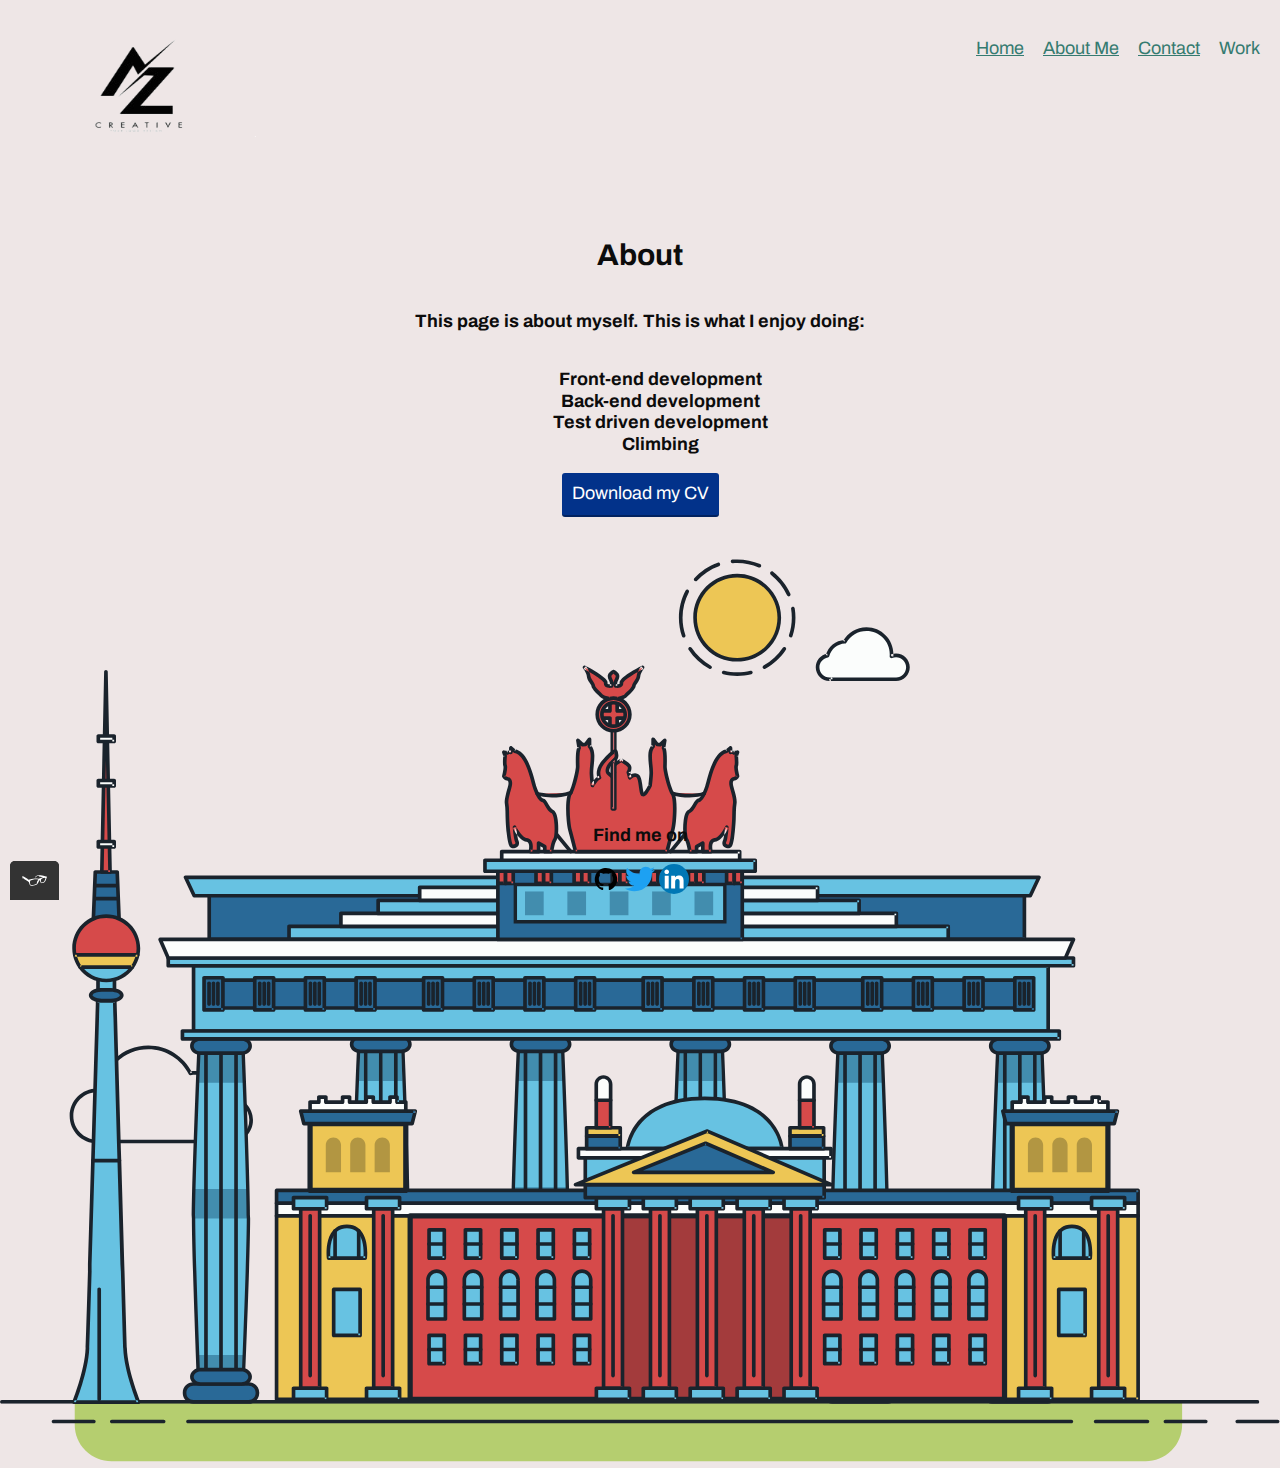
==== commit 986b76ec: "update the files names" ====
--- a/about Aziz Lyazami.html
+++ b/about Aziz Lyazami.html
@@ -19,16 +19,16 @@
         <nav class="main-navigation page-header__item">
             <ul role="menubar" class="navigation-list">
                 <li role="presentation">
-                    <a href="index.html" role="menuitem" class="navigation-list__item ">Home</a>
+                    <a href="index Aziz Lyazami.html" role="menuitem" class="navigation-list__item">Home</a>
                 </li>
                 <li role="presentation">
-                    <a href="about.html" role="menuitem" class="navigation-list__item navigation-list__item--active">About Me</a>
+                    <a href="about Aziz Lyazami.html" role="menuitem" class="navigation-list__item">About Me</a>
                 </li>
                 <li role="presentation">
-                    <a href="contact.html" role="menuitem" class="navigation-list__item">Contact</a>
+                    <a href="contact Aziz Lyazami.html" role="menuitem" class="navigation-list__item">Contact</a>
                 </li>
                 <li role="presentation"> 
-                    <a href="work.html" role="menuitem" class="navigation-list__item">Work</a>
+                    <a href="work Aziz Lyazami.html" role="menuitem" class="navigation-list__item navigation-list__item--active">Work</a>
                 </li>    
             </ul>
         </nav> 
